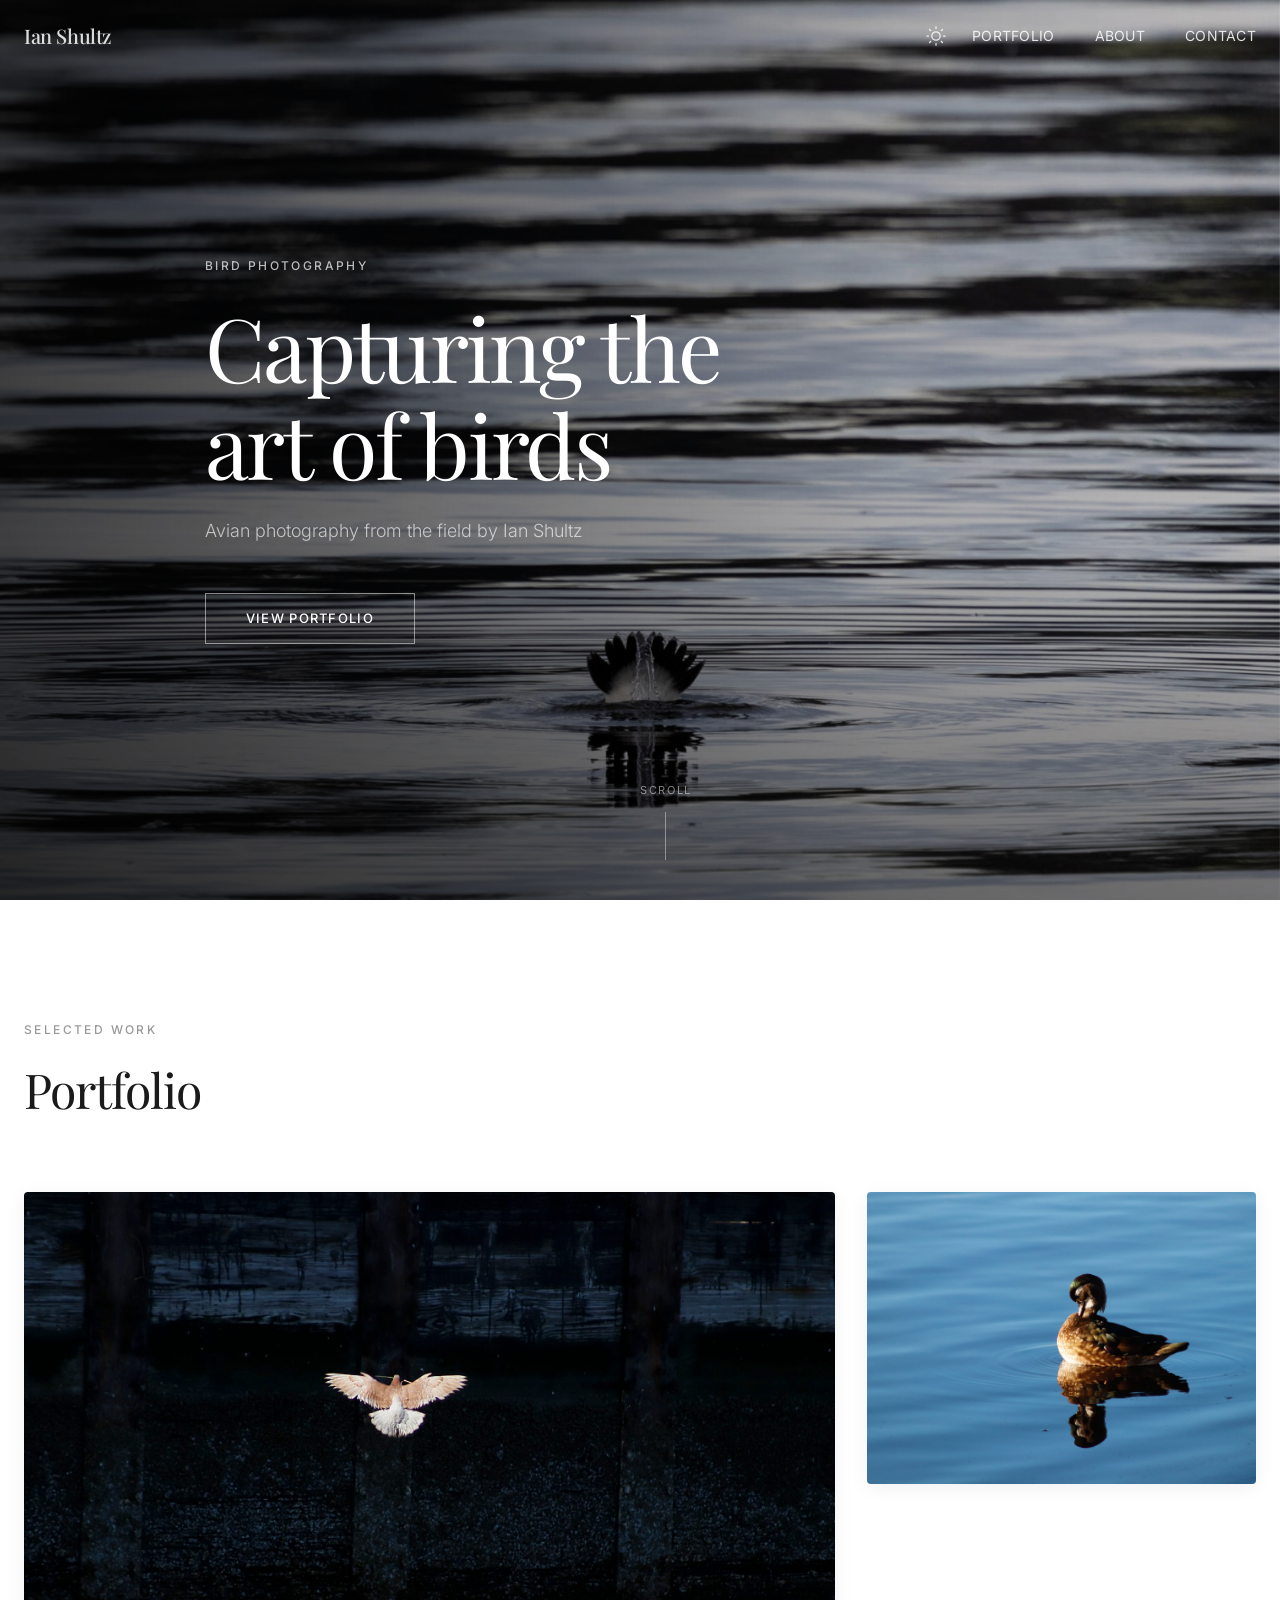
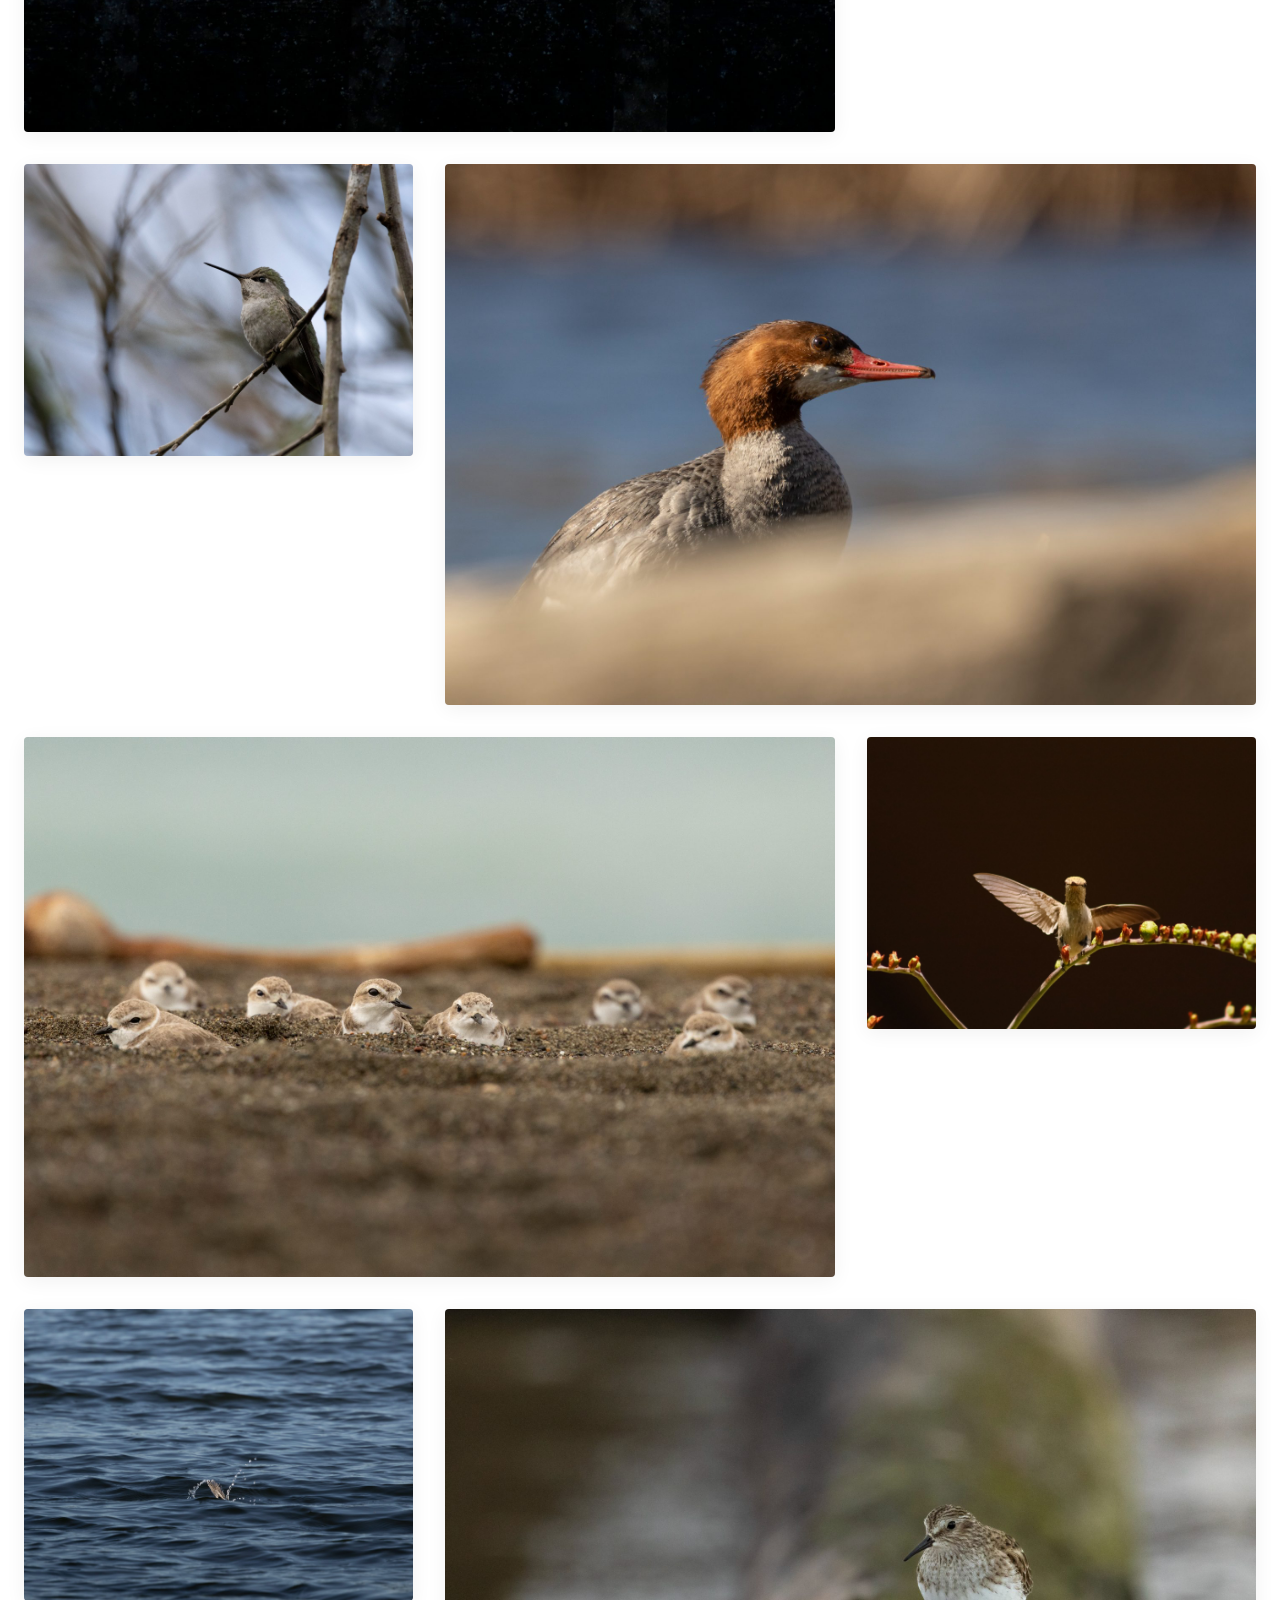
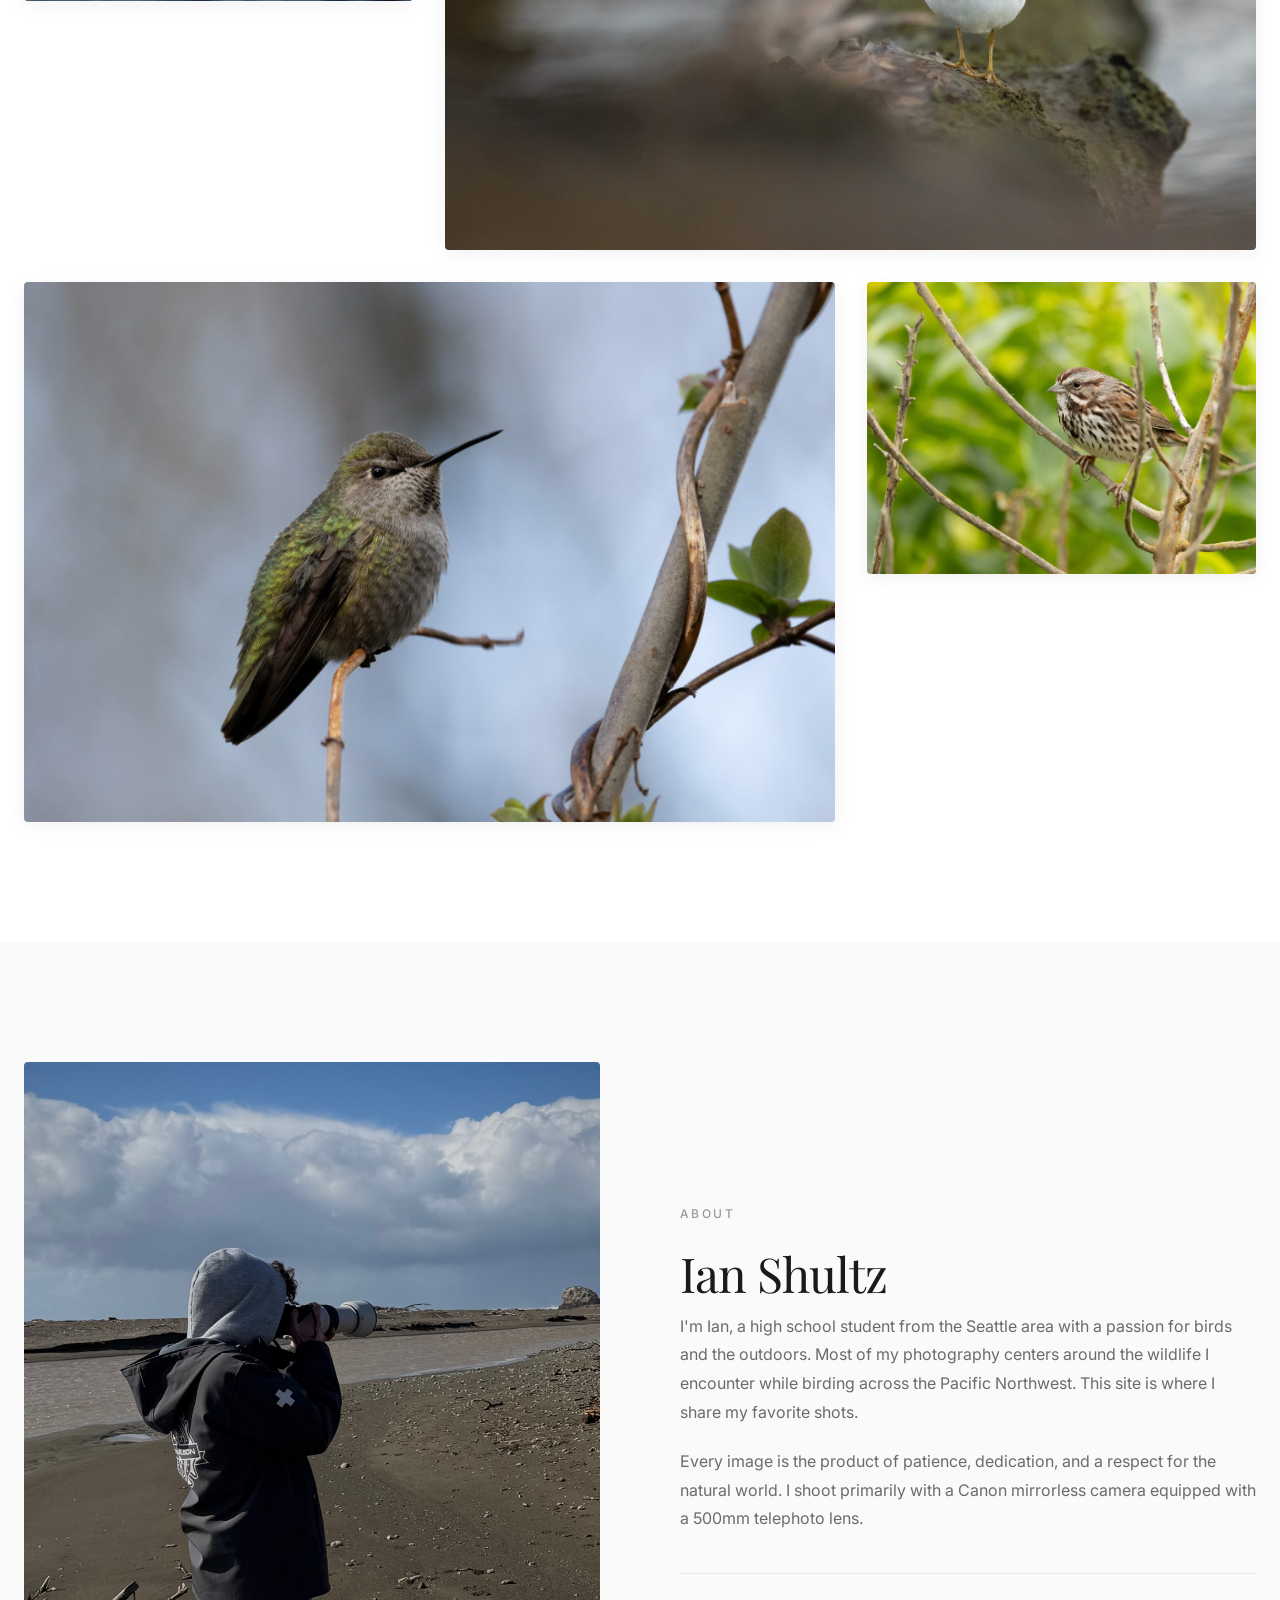
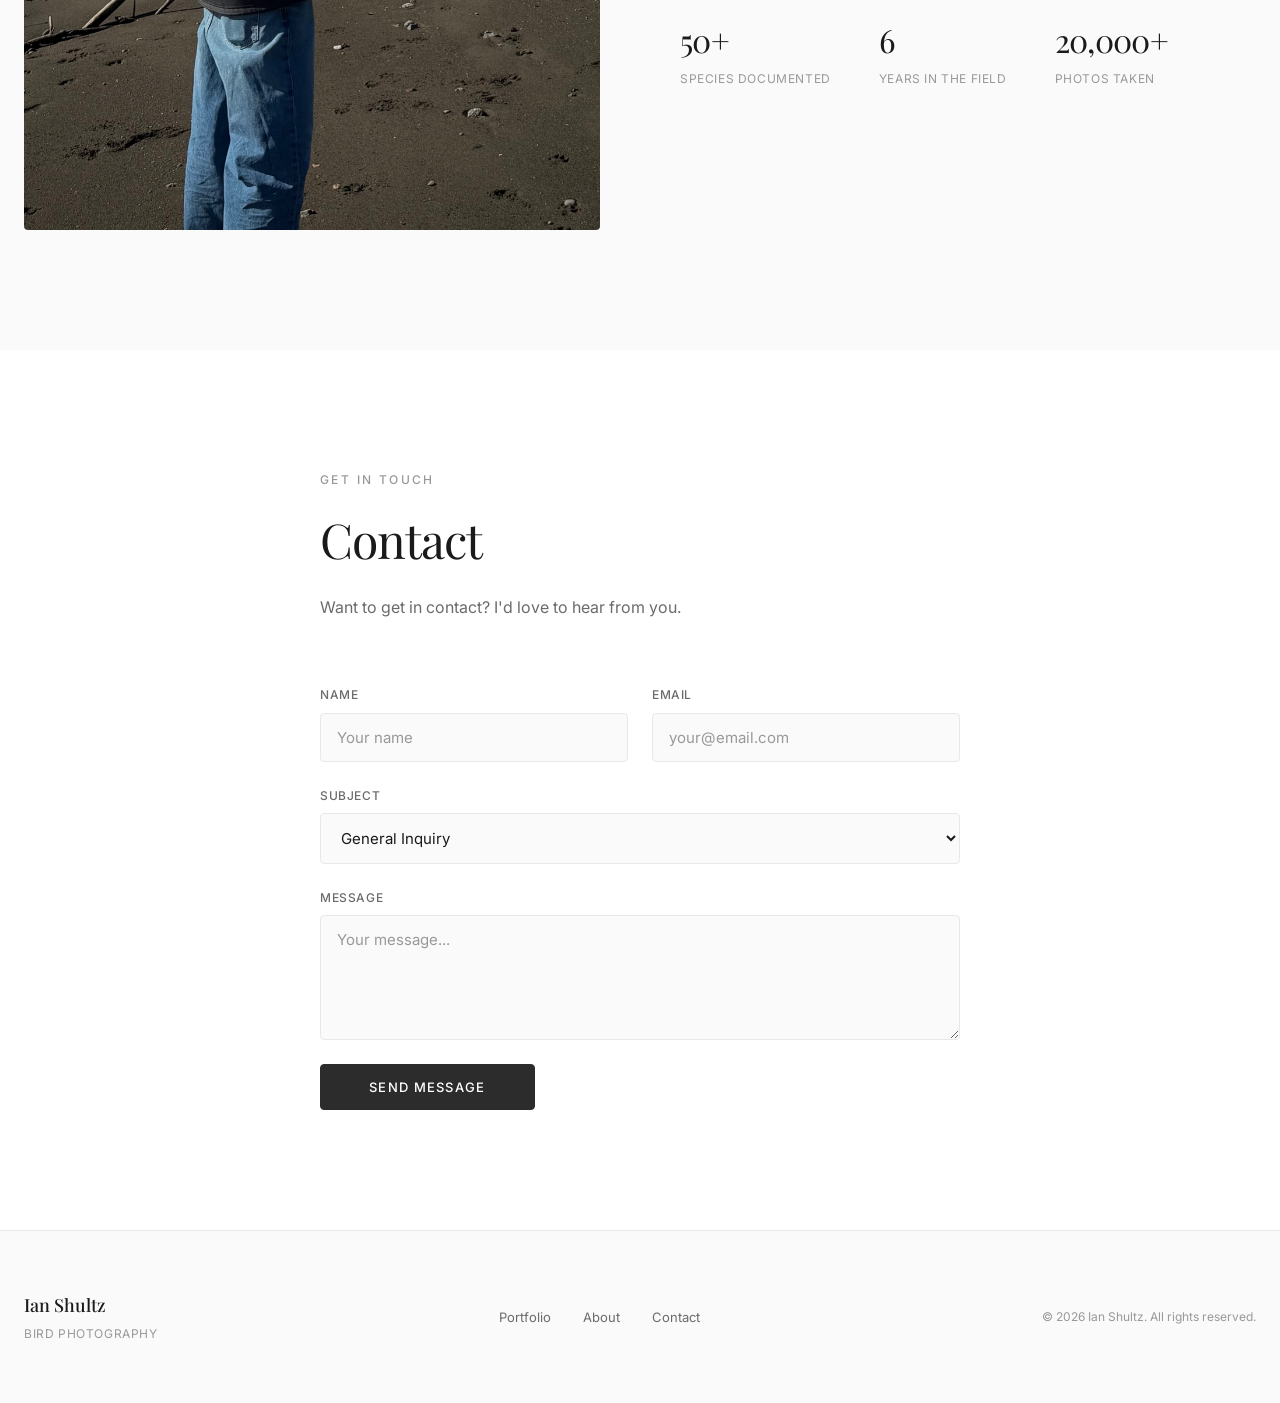
==== index.html @ 4efb56d1 "update site - bug fixes/image loading" ====
<!DOCTYPE html>
<html lang="en">
<head>
  <meta charset="UTF-8">
  <meta name="viewport" content="width=device-width, initial-scale=1.0">
  <meta name="description" content="Bird photography by Ian Shultz. Fine art wildlife and avian photography.">
  <title>Ian Shultz — Bird Photography</title>
  <link rel="apple-touch-icon" sizes="180x180" href="apple-touch-icon.png">
  <link rel="icon" type="image/png" sizes="32x32" href="favicon-32x32.png">
  <link rel="icon" type="image/png" sizes="16x16" href="favicon-16x16.png">
  <link rel="manifest" href="site.webmanifest">
  <link rel="stylesheet" href="css/style.css">
  <link rel="preconnect" href="https://fonts.googleapis.com">
  <link rel="preconnect" href="https://fonts.gstatic.com" crossorigin>
  <link href="https://fonts.googleapis.com/css2?family=Inter:wght@300;400;500;600&family=Playfair+Display:wght@400;500;600&display=swap" rel="stylesheet">

  <!-- Google Analytics -->
  <script async src="https://www.googletagmanager.com/gtag/js?id=G-DVP5VV1SCS"></script>
  <script>
    window.dataLayer = window.dataLayer || [];
    function gtag(){dataLayer.push(arguments);}
    gtag('js', new Date());
    gtag('config', 'G-DVP5VV1SCS');
  </script>
</head>
<body>

  <!-- Navigation -->
  <nav class="nav" id="nav">
    <div class="nav__inner">
      <a href="#" class="nav__logo">Ian Shultz</a>
      <div class="nav__right">
        <button class="theme-toggle" id="themeToggle" aria-label="Toggle dark mode">
          <svg class="theme-toggle__sun" width="20" height="20" viewBox="0 0 24 24" fill="none" stroke="currentColor" stroke-width="1.5" stroke-linecap="round" stroke-linejoin="round">
            <circle cx="12" cy="12" r="5"/>
            <line x1="12" y1="1" x2="12" y2="3"/>
            <line x1="12" y1="21" x2="12" y2="23"/>
            <line x1="4.22" y1="4.22" x2="5.64" y2="5.64"/>
            <line x1="18.36" y1="18.36" x2="19.78" y2="19.78"/>
            <line x1="1" y1="12" x2="3" y2="12"/>
            <line x1="21" y1="12" x2="23" y2="12"/>
            <line x1="4.22" y1="19.78" x2="5.64" y2="18.36"/>
            <line x1="18.36" y1="5.64" x2="19.78" y2="4.22"/>
          </svg>
          <svg class="theme-toggle__moon" width="20" height="20" viewBox="0 0 24 24" fill="none" stroke="currentColor" stroke-width="1.5" stroke-linecap="round" stroke-linejoin="round">
            <path d="M21 12.79A9 9 0 1 1 11.21 3 7 7 0 0 0 21 12.79z"/>
          </svg>
        </button>
        <button class="nav__toggle" id="navToggle" aria-label="Toggle menu">
          <span></span>
          <span></span>
        </button>
        <ul class="nav__links" id="navLinks">
          <li><a href="#portfolio">Portfolio</a></li>
          <li><a href="#about">About</a></li>
          <li><a href="#contact">Contact</a></li>
        </ul>
      </div>
    </div>
  </nav>

  <!-- Hero -->
  <header class="hero" id="hero">
    <div class="hero__bg" id="heroBg">
      <img src="Portfolio/web/2E5A8268.jpg" alt="" aria-hidden="true">
    </div>
    <div class="hero__overlay"></div>
    <div class="hero__content">
      <p class="hero__eyebrow">Bird Photography</p>
      <h1 class="hero__title">Capturing the<br>art of birds</h1>
      <p class="hero__subtitle">Avian photography from the field by Ian Shultz</p>
      <a href="#portfolio" class="hero__cta">View Portfolio</a>
    </div>
    <div class="hero__scroll">
      <span>Scroll</span>
      <div class="hero__scroll-line"></div>
    </div>
  </header>

  <!-- Portfolio -->
  <section class="section portfolio" id="portfolio">
    <div class="container">
      <div class="section__header">
        <p class="section__eyebrow">Selected Work</p>
        <h2 class="section__title">Portfolio</h2>
      </div>

      <!-- Gallery grid -->
      <div class="portfolio__grid" id="portfolioGrid">

        <!-- ═══════════════════════════════════════════════════════════════
             PASTE admin.html EXPORT HERE
             In admin.html → Export tab → click "Copy HTML" or "Download .txt"
             then REPLACE EVERYTHING between this comment and END PASTE below.
             ════════════════════════════════════════════════════════════════ -->

        <div class="portfolio__item portfolio__item--wide">
          <div class="portfolio__image-wrap">
            <img src="Portfolio/web/In_The_Light_MG_7179.jpg" alt="Rock Pigeon flying underneath a pier" loading="lazy">
            <div class="portfolio__overlay">
              <h3>Rock Pigeon</h3>
              <p>Seattle, WA</p>
            </div>
          </div>
        </div>

        <div class="portfolio__item">
          <div class="portfolio__image-wrap">
            <img src="Portfolio/web/6752 - Still Morning-2.jpg" alt="Wood Duck sitting peacefully on top of a lake" loading="lazy">
            <div class="portfolio__overlay">
              <h3>Wood Duck</h3>
              <p>Kirkland, WA</p>
            </div>
          </div>
        </div>

        <div class="portfolio__item">
          <div class="portfolio__image-wrap">
            <img src="Portfolio/web/edited8740-hummer.jpg" alt="Anna's Hummingbird sitting on a branch" loading="lazy">
            <div class="portfolio__overlay">
              <h3>Anna's Hummingbird</h3>
              <p>Kirkland, WA</p>
            </div>
          </div>
        </div>

        <div class="portfolio__item portfolio__item--wide">
          <div class="portfolio__image-wrap">
            <img src="Portfolio/web/Peeking_Over_E5A0997.jpg" alt="Female Common Merganser peeking over a log" loading="lazy">
            <div class="portfolio__overlay">
              <h3>Common Merganser</h3>
              <p>Redmond, WA</p>
            </div>
          </div>
        </div>

        <div class="portfolio__item portfolio__item--wide">
          <div class="portfolio__image-wrap">
            <img src="Portfolio/web/8740 - Plover Flock2.jpg" alt="Flock of Snowy Plovers hiding in sand" loading="lazy">
            <div class="portfolio__overlay">
              <h3>Snowy Plovers</h3>
              <p>Cambria, CA</p>
            </div>
          </div>
        </div>

        <div class="portfolio__item">
          <div class="portfolio__image-wrap">
            <img src="Portfolio/web/7502 - Wingspread-2.jpg" alt="Rufous Hummingbird (suspected) spreading its wings on a branch" loading="lazy">
            <div class="portfolio__overlay">
              <h3>*Rufous Hummingbird</h3>
              <p>Woodinville, WA</p>
            </div>
          </div>
        </div>

        <div class="portfolio__item">
          <div class="portfolio__image-wrap">
            <img src="Portfolio/web/E5A0948-BuffleheadEdit.jpg" alt="Bufflehead diving in a lake" loading="lazy">
            <div class="portfolio__overlay">
              <h3>Bufflehead</h3>
              <p>Redmond, WA</p>
            </div>
          </div>
        </div>

        <div class="portfolio__item portfolio__item--wide">
          <div class="portfolio__image-wrap">
            <img src="Portfolio/web/2-17-26_FQ_Least_Sandpiper.jpg" alt="Least Sandpiper standing on a log" loading="lazy">
            <div class="portfolio__overlay">
              <h3>Least Sandpiper</h3>
              <p>Cambria, CA</p>
            </div>
          </div>
        </div>

        <div class="portfolio__item portfolio__item--wide">
          <div class="portfolio__image-wrap">
            <img src="Portfolio/web/edited8740-hummer-faceright.jpg" alt="Anna's Hummingbird sitting on a branch" loading="lazy" style="--img-pos:46% 51%">
            <div class="portfolio__overlay">
              <h3>Anna's Hummingbird</h3>
              <p>Kirkland, WA</p>
            </div>
          </div>
        </div>

        <div class="portfolio__item">
          <div class="portfolio__image-wrap">
            <img src="Portfolio/web/edited8740-sparrow.jpg" alt="Song Sparrow sitting on a branch" loading="lazy">
            <div class="portfolio__overlay">
              <h3>Song Sparrow</h3>
              <p>Cambria, CA</p>
            </div>
          </div>
        </div>

        <!-- ═══════════════════════════════════════════════════════════════
             END PASTE — admin.html export ends above this line
             ════════════════════════════════════════════════════════════════ -->

      </div>
    </div>
  </section>

  <!-- About -->
  <section class="section about" id="about">
    <div class="container">
      <div class="about__grid">
        <div class="about__image">
          <img src="IMG_0017.jpeg" alt="Ian in the field">
        </div>
        <div class="about__content">
          <p class="section__eyebrow">About</p>
          <h2 class="section__title">Ian Shultz</h2>
          <p class="about__text">
            I'm Ian, a high school student from the Seattle area with a passion for birds and the outdoors. 
            Most of my photography centers around the wildlife I encounter while birding across the Pacific 
            Northwest. This site is where I share my favorite shots.
          </p>
          <p class="about__text">
            Every image is the product of patience, dedication, and a respect for the natural world. 
            I shoot primarily with a Canon mirrorless camera equipped with a 500mm telephoto lens.
          </p>
          <div class="about__stats">
            <div class="about__stat">
              <span class="about__stat-number">50+</span>
              <span class="about__stat-label">Species Documented</span>
            </div>
            <div class="about__stat">
              <span class="about__stat-number">6</span>
              <span class="about__stat-label">Years in the Field</span>
            </div>
            <div class="about__stat">
              <span class="about__stat-number">20,000+</span>
              <span class="about__stat-label">Photos Taken</span>
            </div>
          </div>
        </div>
      </div>
    </div>
  </section>

  <!-- Contact -->
  <section class="section contact" id="contact">
    <div class="container">
      <div class="contact__inner">
        <div class="section__header">
          <p class="section__eyebrow">Get in Touch</p>
          <h2 class="section__title">Contact</h2>
          <p class="contact__description">
            Want to get in contact? I'd love to hear from you.
          </p>
        </div>
        <form class="contact__form" id="contactForm" action="https://formspree.io/f/xgolylkw" method="POST">
          <div class="contact__form-row">
            <div class="contact__field">
              <label for="name">Name</label>
              <input type="text" id="name" name="name" required placeholder="Your name">
            </div>
            <div class="contact__field">
              <label for="email">Email</label>
              <input type="email" id="email" name="email" required placeholder="your@email.com">
            </div>
          </div>
          <div class="contact__field">
            <label for="subject">Subject</label>
            <select id="subject" name="subject">
              <option value="General Inquiry">General Inquiry</option>
              <option value="Feedback">Feedback</option>
              <option value="Collaboration">Collaboration</option>
              <option value="Web Design Inquiry">Web Design Inquiry</option>
              <option value="Other">Other</option>
            </select>
          </div>
          <div class="contact__field">
            <label for="message">Message</label>
            <textarea id="message" name="message" rows="5" required placeholder="Your message..."></textarea>
          </div>
          <button type="submit" class="contact__submit">Send Message</button>
        </form>
      </div>
    </div>
  </section>

  <!-- Footer -->
  <footer class="footer">
    <div class="container">
      <div class="footer__inner">
        <div class="footer__brand">
          <span class="footer__logo">Ian Shultz</span>
          <p class="footer__tagline">Bird Photography</p>
        </div>
        <div class="footer__links">
          <a href="#portfolio">Portfolio</a>
          <a href="#about">About</a>
          <a href="#contact">Contact</a>
        </div>
        <p class="footer__copy">&copy; 2026 Ian Shultz. All rights reserved.</p>
      </div>
    </div>
  </footer>

  <!-- Lightbox -->
  <div class="lightbox" id="lightbox">
    <button class="lightbox__close" aria-label="Close">&times;</button>
    <button class="lightbox__prev" aria-label="Previous">&lsaquo;</button>
    <button class="lightbox__next" aria-label="Next">&rsaquo;</button>
    <div class="lightbox__content">
      <img src="" alt="" id="lightboxImg">
      <div class="lightbox__caption" id="lightboxCaption"></div>
    </div>
  </div>

  <script src="js/main.js"></script>
</body>
</html>
---- css/style.css ----
/* ============================================
   Ian Shultz — Bird Photography
   Clean, modern, finance-inspired aesthetic
   with dark mode support
   ============================================ */

/* --- Image protection --- */
.portfolio__image-wrap img,
.hero__bg img,
.lightbox__content img {
  -webkit-user-drag: none;
  user-select: none;
  pointer-events: none;
}

/* --- Reset & Base --- */
*, *::before, *::after {
  margin: 0;
  padding: 0;
  box-sizing: border-box;
}

:root {
  /* Light mode (default) */
  --color-bg: #fafafa;
  --color-surface: #ffffff;
  --color-text: #1a1a1a;
  --color-text-secondary: #6b6b6b;
  --color-text-muted: #999999;
  --color-accent: #2c2c2c;
  --color-border: #e8e8e8;
  --color-border-light: #f0f0f0;
  --color-overlay: rgba(0, 0, 0, 0.88);
  --color-nav-bg: rgba(250, 250, 250, 0.92);
  --color-nav-mobile-bg: rgba(250, 250, 250, 0.98);
  --color-card-shadow: rgba(0, 0, 0, 0.06);

  --font-sans: 'Inter', -apple-system, BlinkMacSystemFont, 'Segoe UI', sans-serif;
  --font-serif: 'Playfair Display', Georgia, serif;

  --container-max: 1280px;
  --container-padding: 24px;

  --transition-fast: 0.2s ease;
  --transition-base: 0.35s ease;
  --transition-slow: 0.6s cubic-bezier(0.16, 1, 0.3, 1);
}

/* Dark mode */
[data-theme="dark"] {
  --color-bg: #0e0e0e;
  --color-surface: #161616;
  --color-text: #e8e8e8;
  --color-text-secondary: #a0a0a0;
  --color-text-muted: #666666;
  --color-accent: #e0e0e0;
  --color-border: #2a2a2a;
  --color-border-light: #1e1e1e;
  --color-overlay: rgba(0, 0, 0, 0.92);
  --color-nav-bg: rgba(14, 14, 14, 0.92);
  --color-nav-mobile-bg: rgba(14, 14, 14, 0.98);
  --color-card-shadow: rgba(0, 0, 0, 0.3);
}

html {
  scroll-behavior: smooth;
  -webkit-font-smoothing: antialiased;
  -moz-osx-font-smoothing: grayscale;
}

body {
  font-family: var(--font-sans);
  color: var(--color-text);
  background-color: var(--color-bg);
  line-height: 1.6;
  overflow-x: hidden;
  transition: background-color 0.4s ease, color 0.4s ease;
}

img {
  display: block;
  max-width: 100%;
  height: auto;
}

a {
  text-decoration: none;
  color: inherit;
}

button {
  border: none;
  background: none;
  cursor: pointer;
  font-family: inherit;
}

.container {
  max-width: var(--container-max);
  margin: 0 auto;
  padding: 0 var(--container-padding);
}

/* --- Theme Toggle --- */
.theme-toggle {
  display: flex;
  align-items: center;
  justify-content: center;
  width: 40px;
  height: 40px;
  border-radius: 50%;
  color: var(--color-text-secondary);
  transition: color var(--transition-fast), background var(--transition-fast);
}

.theme-toggle:hover {
  color: var(--color-text);
  background: var(--color-border-light);
}

.theme-toggle__moon {
  display: none;
}

[data-theme="dark"] .theme-toggle__sun {
  display: none;
}

[data-theme="dark"] .theme-toggle__moon {
  display: block;
}

/* --- Navigation --- */
.nav {
  position: fixed;
  top: 0;
  left: 0;
  right: 0;
  z-index: 100;
  background: var(--color-nav-bg);
  backdrop-filter: blur(20px);
  -webkit-backdrop-filter: blur(20px);
  border-bottom: 1px solid transparent;
  transition: border-color var(--transition-base), background var(--transition-base);
}

.nav--scrolled {
  border-bottom-color: var(--color-border);
}

/* On the hero, make the nav transparent so it blends with the photo */
.nav--hero-visible {
  background: transparent;
  backdrop-filter: none;
  -webkit-backdrop-filter: none;
}

.nav--hero-visible .nav__logo,
.nav--hero-visible .nav__links a,
.nav--hero-visible .theme-toggle {
  color: rgba(255, 255, 255, 0.85);
}

.nav--hero-visible .nav__links a:hover,
.nav--hero-visible .theme-toggle:hover {
  color: #fff;
}

.nav--hero-visible .theme-toggle:hover {
  background: rgba(255, 255, 255, 0.1);
}

.nav--hero-visible .nav__toggle span {
  background: rgba(255, 255, 255, 0.85);
}

.nav--hero-visible .nav__links a::after {
  background: #fff;
}

.nav__inner {
  max-width: var(--container-max);
  margin: 0 auto;
  padding: 0 var(--container-padding);
  display: flex;
  align-items: center;
  justify-content: space-between;
  height: 72px;
}

.nav__right {
  display: flex;
  align-items: center;
  gap: 16px;
}

.nav__logo {
  font-family: var(--font-serif);
  font-size: 1.25rem;
  font-weight: 500;
  letter-spacing: -0.02em;
  color: var(--color-text);
  transition: color var(--transition-fast);
}

.nav__links {
  display: flex;
  list-style: none;
  gap: 40px;
}

.nav__links a {
  font-size: 0.875rem;
  font-weight: 400;
  color: var(--color-text-secondary);
  letter-spacing: 0.02em;
  text-transform: uppercase;
  transition: color var(--transition-fast);
  position: relative;
}

.nav__links a::after {
  content: '';
  position: absolute;
  bottom: -4px;
  left: 0;
  width: 0;
  height: 1px;
  background: var(--color-text);
  transition: width var(--transition-base);
}

.nav__links a:hover {
  color: var(--color-text);
}

.nav__links a:hover::after {
  width: 100%;
}

.nav__toggle {
  display: none;
  flex-direction: column;
  gap: 6px;
  width: 24px;
  padding: 4px 0;
}

.nav__toggle span {
  display: block;
  width: 100%;
  height: 1.5px;
  background: var(--color-text);
  transition: transform var(--transition-base), opacity var(--transition-fast), background var(--transition-fast);
}

.nav__toggle.active span:first-child {
  transform: translateY(3.75px) rotate(45deg);
}

.nav__toggle.active span:last-child {
  transform: translateY(-3.75px) rotate(-45deg);
}

/* --- Hero --- */
.hero {
  min-height: 100vh;
  display: flex;
  align-items: center;
  position: relative;
  overflow: hidden;
}

.hero__bg {
  position: absolute;
  inset: 0;
  z-index: 0;
  will-change: transform;
}

.hero__bg img {
  width: 100%;
  height: 120%;
  object-fit: cover;
  object-position: center 40%;
}

.hero__overlay {
  position: absolute;
  inset: 0;
  z-index: 1;
  /* Left-side gradient so text is readable over the water, bird visible on right */
  background:
    linear-gradient(to right, rgba(0,0,0,0.65) 0%, rgba(0,0,0,0.35) 40%, rgba(0,0,0,0.08) 70%, transparent 100%),
    linear-gradient(to top, rgba(0,0,0,0.4) 0%, transparent 40%);
}

.hero__content {
  position: relative;
  z-index: 2;
  text-align: left;
  width: 100%;
  max-width: 680px;
  padding: 0 var(--container-padding);
  padding-left: max(var(--container-padding), 8vw);
  margin: 0;
  margin-left: max(var(--container-padding), 8vw);
}

.hero__eyebrow {
  font-size: 0.75rem;
  font-weight: 500;
  letter-spacing: 0.2em;
  text-transform: uppercase;
  color: rgba(255, 255, 255, 0.7);
  margin-bottom: 24px;
  opacity: 0;
  transform: translateY(20px);
  animation: fadeUp 0.8s ease forwards 0.2s;
}

.hero__title {
  font-family: var(--font-serif);
  font-size: clamp(2.5rem, 7vw, 5.5rem);
  font-weight: 400;
  line-height: 1.1;
  letter-spacing: -0.03em;
  color: #ffffff;
  margin-bottom: 24px;
  opacity: 0;
  transform: translateY(30px);
  animation: fadeUp 0.8s ease forwards 0.4s;
}

.hero__subtitle {
  font-size: 1.125rem;
  font-weight: 300;
  color: rgba(255, 255, 255, 0.65);
  margin-bottom: 48px;
  opacity: 0;
  transform: translateY(20px);
  animation: fadeUp 0.8s ease forwards 0.6s;
}

.hero__cta {
  display: inline-block;
  padding: 14px 40px;
  font-size: 0.8125rem;
  font-weight: 500;
  letter-spacing: 0.1em;
  text-transform: uppercase;
  color: #ffffff;
  background: transparent;
  border: 1px solid rgba(255, 255, 255, 0.5);
  transition: background var(--transition-base), border-color var(--transition-base);
  opacity: 0;
  transform: translateY(20px);
  animation: fadeUp 0.8s ease forwards 0.8s;
}

.hero__cta:hover {
  background: rgba(255, 255, 255, 0.15);
  border-color: rgba(255, 255, 255, 0.8);
}

.hero__scroll {
  position: absolute;
  bottom: 40px;
  left: 50%;
  transform: translateX(-50%);
  display: flex;
  flex-direction: column;
  align-items: center;
  gap: 12px;
  z-index: 2;
  opacity: 0;
  animation: fadeUp 0.8s ease forwards 1.2s;
}

.hero__scroll span {
  font-size: 0.6875rem;
  letter-spacing: 0.15em;
  text-transform: uppercase;
  color: rgba(255, 255, 255, 0.5);
}

.hero__scroll-line {
  width: 1px;
  height: 48px;
  background: rgba(255, 255, 255, 0.4);
  animation: scrollPulse 2s ease-in-out infinite;
}

@keyframes fadeUp {
  to {
    opacity: 1;
    transform: translateY(0);
  }
}

@keyframes scrollPulse {
  0%, 100% { opacity: 0.3; transform: scaleY(0.5); }
  50% { opacity: 1; transform: scaleY(1); }
}

/* --- Sections --- */
.section {
  padding: 120px 0;
}

.section__header {
  margin-bottom: 64px;
}

.section__eyebrow {
  font-size: 0.75rem;
  font-weight: 500;
  letter-spacing: 0.2em;
  text-transform: uppercase;
  color: var(--color-text-muted);
  margin-bottom: 12px;
}

.section__title {
  font-family: var(--font-serif);
  font-size: clamp(2rem, 4vw, 3rem);
  font-weight: 400;
  letter-spacing: -0.02em;
  color: var(--color-text);
}

/* Fade-in for sections */
.section__header,
.about__content,
.about__image,
.contact__inner {
  opacity: 0;
  transform: translateY(40px);
  transition: opacity 0.8s ease, transform 0.8s ease;
}

.section__header.visible,
.about__content.visible,
.about__image.visible,
.contact__inner.visible {
  opacity: 1;
  transform: translateY(0);
}

/* --- Portfolio --- */
.portfolio {
  background: var(--color-surface);
  transition: background-color 0.4s ease;
}

.portfolio__grid {
  display: grid;
  grid-template-columns: repeat(3, 1fr);
  gap: 32px;
}

.portfolio__item {
  position: relative;
  overflow: hidden;
  background: var(--color-border-light);
  aspect-ratio: 4 / 3;
  cursor: pointer;
  border-radius: 4px;
  box-shadow: 0 4px 20px var(--color-card-shadow);
}

.portfolio__item:hover {
  box-shadow: 0 8px 40px rgba(0, 0, 0, 0.12);
  transform: translateY(-4px);
}

[data-theme="dark"] .portfolio__item:hover {
  box-shadow: 0 8px 40px rgba(0, 0, 0, 0.4);
}

.portfolio__item--tall {
  grid-row: span 2;
  aspect-ratio: auto;
}

.portfolio__item--wide {
  grid-column: span 2;
  aspect-ratio: auto;
}

.portfolio__image-wrap {
  width: 100%;
  height: 100%;
  position: relative;
}

.portfolio__image-wrap img {
  width: 100%;
  height: 100%;
  object-fit: cover;
  transition: transform var(--transition-slow);
}

.portfolio__item:hover .portfolio__image-wrap img {
  transform: scale(1.04);
}

.portfolio__overlay {
  position: absolute;
  inset: 0;
  background: linear-gradient(to top, rgba(0,0,0,0.7) 0%, transparent 50%);
  display: flex;
  flex-direction: column;
  justify-content: flex-end;
  padding: 28px;
  opacity: 0;
  transition: opacity var(--transition-base);
}

.portfolio__item:hover .portfolio__overlay {
  opacity: 1;
}

.portfolio__overlay h3 {
  font-family: var(--font-serif);
  font-size: 1.25rem;
  font-weight: 400;
  color: #fff;
  margin-bottom: 4px;
}

.portfolio__overlay p {
  font-size: 0.8125rem;
  color: rgba(255,255,255,0.7);
  font-weight: 300;
}

/* Fade-in on scroll — uses --reveal-delay set by JS to avoid inline style recalculation */
.portfolio__item {
  opacity: 0;
  transform: translateY(30px);
  transition: opacity 0.6s ease var(--reveal-delay, 0s),
              transform 0.6s ease var(--reveal-delay, 0s),
              box-shadow var(--transition-base);
}

.portfolio__item.visible {
  opacity: 1;
  transform: translateY(0);
}

/* --- About --- */
.about {
  background: var(--color-bg);
  transition: background-color 0.4s ease;
}

.about__grid {
  display: grid;
  grid-template-columns: 1fr 1fr;
  gap: 80px;
  align-items: center;
}

.about__image {
  aspect-ratio: 3 / 4;
  overflow: hidden;
  background: var(--color-border-light);
  border-radius: 4px;
}

.about__image img {
  width: 100%;
  height: 100%;
  object-fit: cover;
}

.about__text {
  font-size: 1rem;
  line-height: 1.8;
  color: var(--color-text-secondary);
  margin-bottom: 20px;
}

.about__stats {
  display: flex;
  gap: 48px;
  margin-top: 40px;
  padding-top: 40px;
  border-top: 1px solid var(--color-border);
}

.about__stat {
  display: flex;
  flex-direction: column;
}

.about__stat-number {
  font-family: var(--font-serif);
  font-size: 2rem;
  font-weight: 400;
  color: var(--color-text);
  letter-spacing: -0.02em;
}

.about__stat-label {
  font-size: 0.75rem;
  color: var(--color-text-muted);
  letter-spacing: 0.05em;
  text-transform: uppercase;
  margin-top: 4px;
}

/* --- Contact --- */
.contact {
  background: var(--color-surface);
  transition: background-color 0.4s ease;
}

.contact__inner {
  max-width: 640px;
  margin: 0 auto;
}

.contact__description {
  font-size: 1rem;
  color: var(--color-text-secondary);
  margin-top: 16px;
  line-height: 1.7;
}

.contact__form {
  margin-top: 48px;
  display: flex;
  flex-direction: column;
  gap: 24px;
}

.contact__form-row {
  display: grid;
  grid-template-columns: 1fr 1fr;
  gap: 24px;
}

.contact__field {
  display: flex;
  flex-direction: column;
  gap: 8px;
}

.contact__field label {
  font-size: 0.75rem;
  font-weight: 500;
  letter-spacing: 0.05em;
  text-transform: uppercase;
  color: var(--color-text-secondary);
}

.contact__field input,
.contact__field select,
.contact__field textarea {
  font-family: var(--font-sans);
  font-size: 0.9375rem;
  padding: 14px 16px;
  border: 1px solid var(--color-border);
  border-radius: 4px;
  background: var(--color-bg);
  color: var(--color-text);
  transition: border-color var(--transition-fast), background-color 0.4s ease;
  outline: none;
  resize: vertical;
}

.contact__field input:focus,
.contact__field select:focus,
.contact__field textarea:focus {
  border-color: var(--color-accent);
}

.contact__field input::placeholder,
.contact__field textarea::placeholder {
  color: var(--color-text-muted);
}

.contact__submit {
  align-self: flex-start;
  padding: 14px 48px;
  font-size: 0.8125rem;
  font-weight: 500;
  letter-spacing: 0.1em;
  text-transform: uppercase;
  color: var(--color-surface);
  background: var(--color-accent);
  border: 1px solid var(--color-accent);
  border-radius: 4px;
  transition: background var(--transition-base), color var(--transition-base), border-color var(--transition-base);
  cursor: pointer;
}

.contact__submit:hover {
  background: transparent;
  color: var(--color-text);
}

/* --- Footer --- */
.footer {
  padding: 60px 0;
  border-top: 1px solid var(--color-border);
  background: var(--color-bg);
  transition: background-color 0.4s ease;
}

.footer__inner {
  display: flex;
  align-items: center;
  justify-content: space-between;
  flex-wrap: wrap;
  gap: 24px;
}

.footer__logo {
  font-family: var(--font-serif);
  font-size: 1.125rem;
  font-weight: 500;
}

.footer__tagline {
  font-size: 0.75rem;
  color: var(--color-text-muted);
  letter-spacing: 0.05em;
  text-transform: uppercase;
  margin-top: 4px;
}

.footer__links {
  display: flex;
  gap: 32px;
}

.footer__links a {
  font-size: 0.8125rem;
  color: var(--color-text-secondary);
  transition: color var(--transition-fast);
}

.footer__links a:hover {
  color: var(--color-text);
}

.footer__copy {
  font-size: 0.75rem;
  color: var(--color-text-muted);
}

/* --- Lightbox --- */
.lightbox {
  position: fixed;
  inset: 0;
  z-index: 200;
  background: var(--color-overlay);
  display: flex;
  align-items: center;
  justify-content: center;
  opacity: 0;
  pointer-events: none;
  transition: opacity var(--transition-base);
}

.lightbox.active {
  opacity: 1;
  pointer-events: auto;
}

.lightbox__close {
  position: absolute;
  top: 24px;
  right: 32px;
  font-size: 2rem;
  color: #fff;
  opacity: 0.7;
  transition: opacity var(--transition-fast);
  z-index: 10;
}

.lightbox__close:hover { opacity: 1; }

.lightbox__prev,
.lightbox__next {
  position: absolute;
  top: 50%;
  transform: translateY(-50%);
  font-size: 2.5rem;
  color: #fff;
  opacity: 0.5;
  transition: opacity var(--transition-fast);
  z-index: 10;
  padding: 20px;
}

.lightbox__prev { left: 16px; }
.lightbox__next { right: 16px; }
.lightbox__prev:hover,
.lightbox__next:hover { opacity: 1; }

.lightbox__content {
  max-width: 90vw;
  max-height: 90vh;
  display: flex;
  flex-direction: column;
  align-items: center;
}

.lightbox__content img {
  max-width: 100%;
  max-height: 80vh;
  object-fit: contain;
  border-radius: 2px;
}

.lightbox__caption {
  margin-top: 16px;
  text-align: center;
  color: rgba(255,255,255,0.8);
  font-size: 0.875rem;
}

/* --- Responsive --- */
@media (max-width: 1024px) {
  .portfolio__grid {
    grid-template-columns: repeat(2, 1fr);
    gap: 24px;
  }

  .about__grid {
    gap: 48px;
  }

  .about__stats {
    gap: 32px;
  }

  .hero__content {
    margin-left: max(var(--container-padding), 5vw);
  }
}

@media (max-width: 768px) {
  :root {
    --container-padding: 20px;
  }

  .nav__right {
    gap: 8px;
  }

  .nav__links {
    position: fixed;
    top: 0;
    left: 0;
    right: 0;
    bottom: 0;
    background: var(--color-nav-mobile-bg);
    backdrop-filter: blur(20px);
    flex-direction: column;
    align-items: center;
    justify-content: center;
    gap: 40px;
    opacity: 0;
    pointer-events: none;
    transition: opacity var(--transition-base);
  }

  .nav__links.active {
    opacity: 1;
    pointer-events: auto;
  }

  .nav__links a {
    font-size: 1.25rem;
  }

  /* Override hero-visible link colors inside active mobile menu */
  .nav--hero-visible .nav__links.active a {
    color: var(--color-text-secondary);
  }

  .nav__toggle {
    display: flex;
    z-index: 101;
  }

  .section {
    padding: 80px 0;
  }

  .portfolio__grid {
    grid-template-columns: 1fr;
    gap: 24px;
  }

  .portfolio__item--wide {
    grid-column: span 1;
  }

  .portfolio__item--tall {
    grid-row: span 1;
    aspect-ratio: 4 / 3;
  }

  .hero__overlay {
    background:
      linear-gradient(to bottom, rgba(0,0,0,0.5) 0%, rgba(0,0,0,0.2) 40%, rgba(0,0,0,0.5) 100%);
  }

  .hero__content {
    text-align: center;
    max-width: 100%;
    margin: 0 auto;
    padding: 0 var(--container-padding);
  }

  .about__grid {
    grid-template-columns: 1fr;
    gap: 40px;
  }

  .about__image {
    aspect-ratio: 16 / 9;
  }

  .about__stats {
    gap: 24px;
  }

  .contact__form-row {
    grid-template-columns: 1fr;
  }

  .footer__inner {
    flex-direction: column;
    text-align: center;
  }

  .lightbox__prev,
  .lightbox__next {
    font-size: 1.5rem;
  }
}

@media (max-width: 480px) {
  .hero__cta {
    padding: 12px 32px;
  }

  .about__stats {
    flex-direction: column;
    gap: 20px;
  }
}
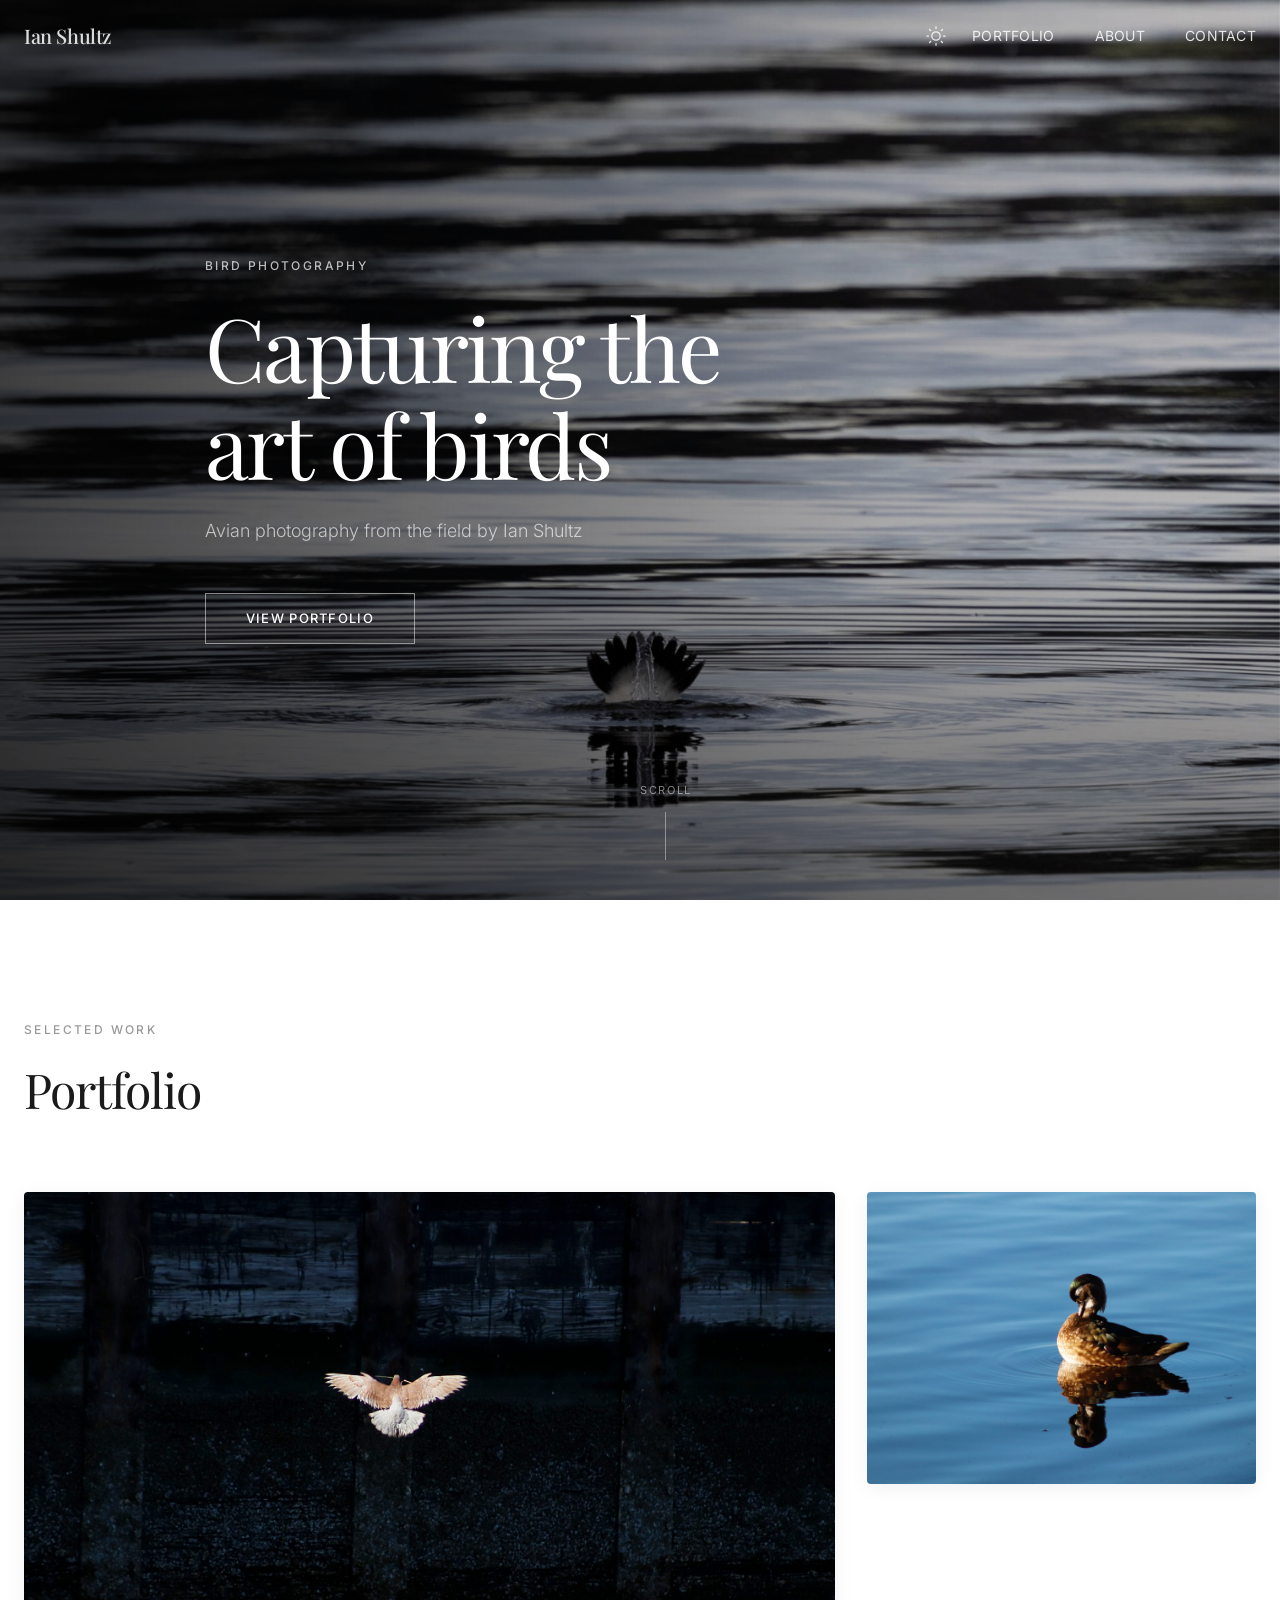
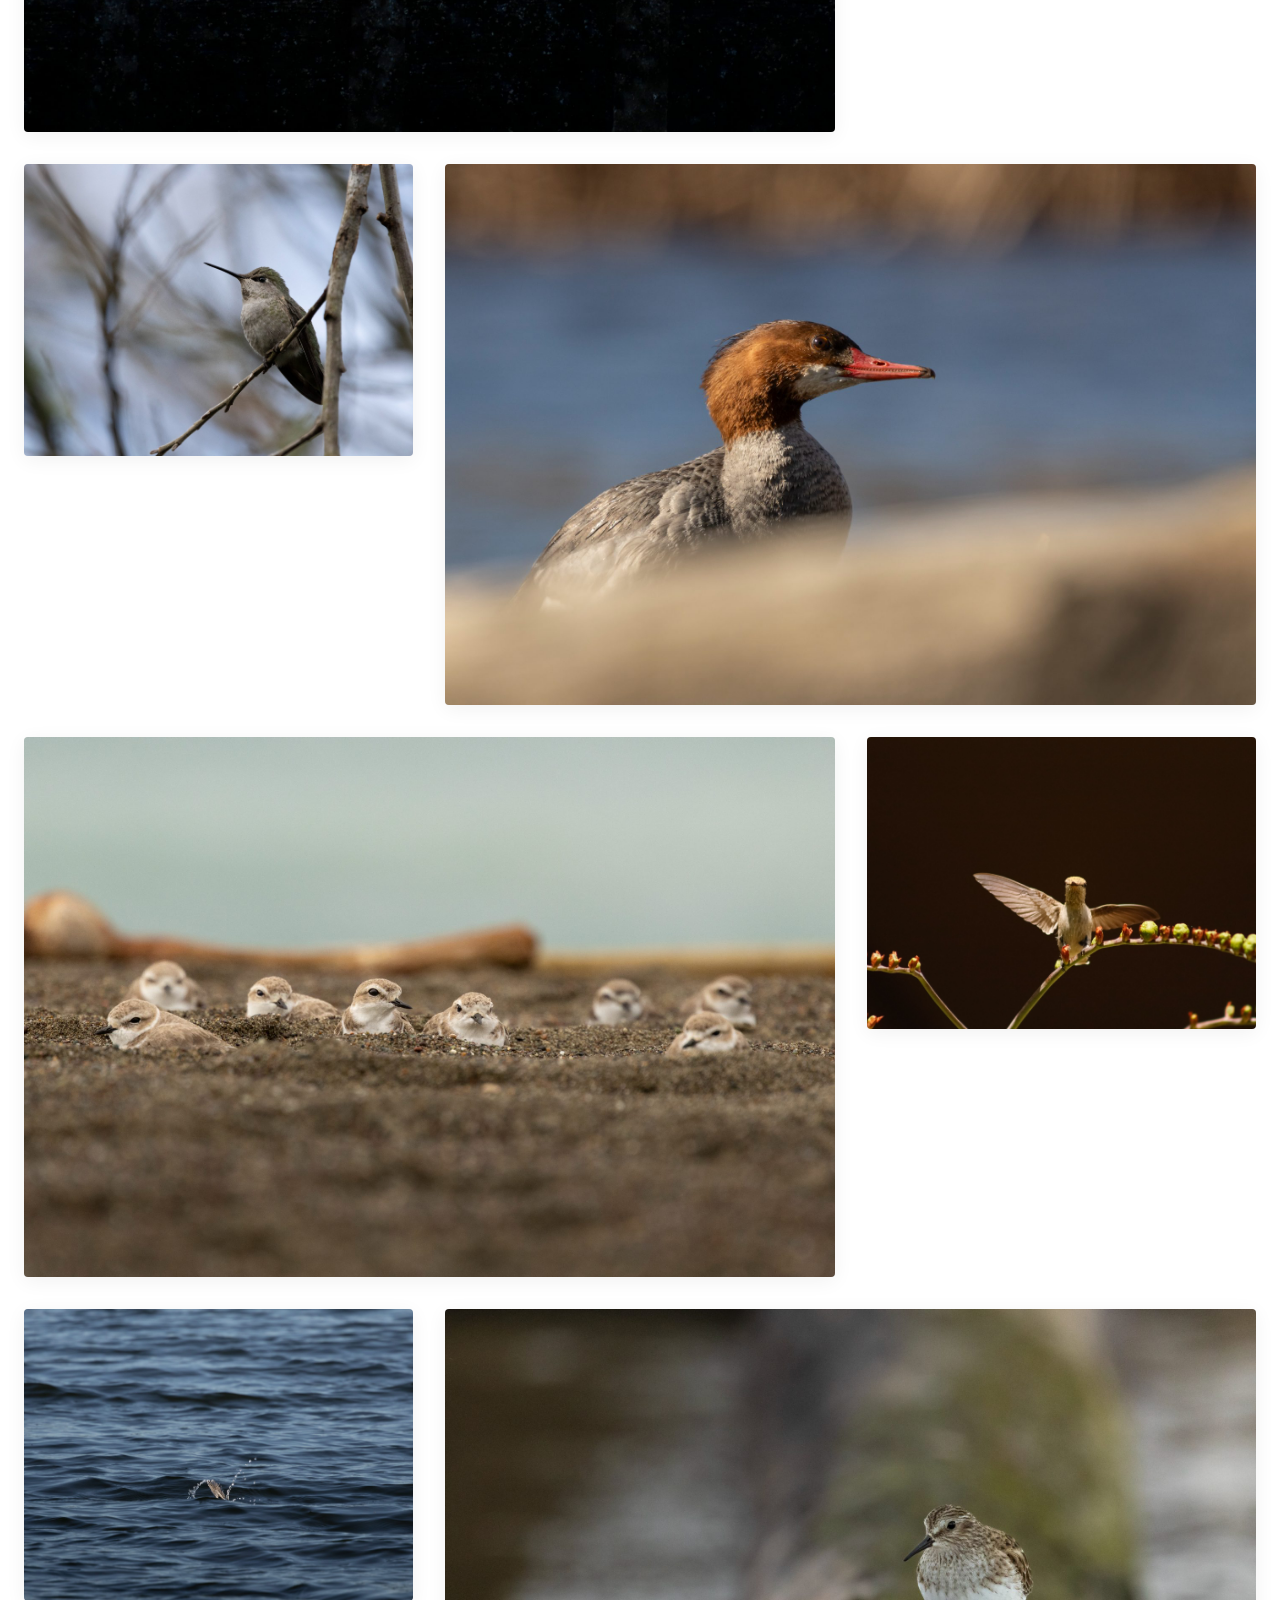
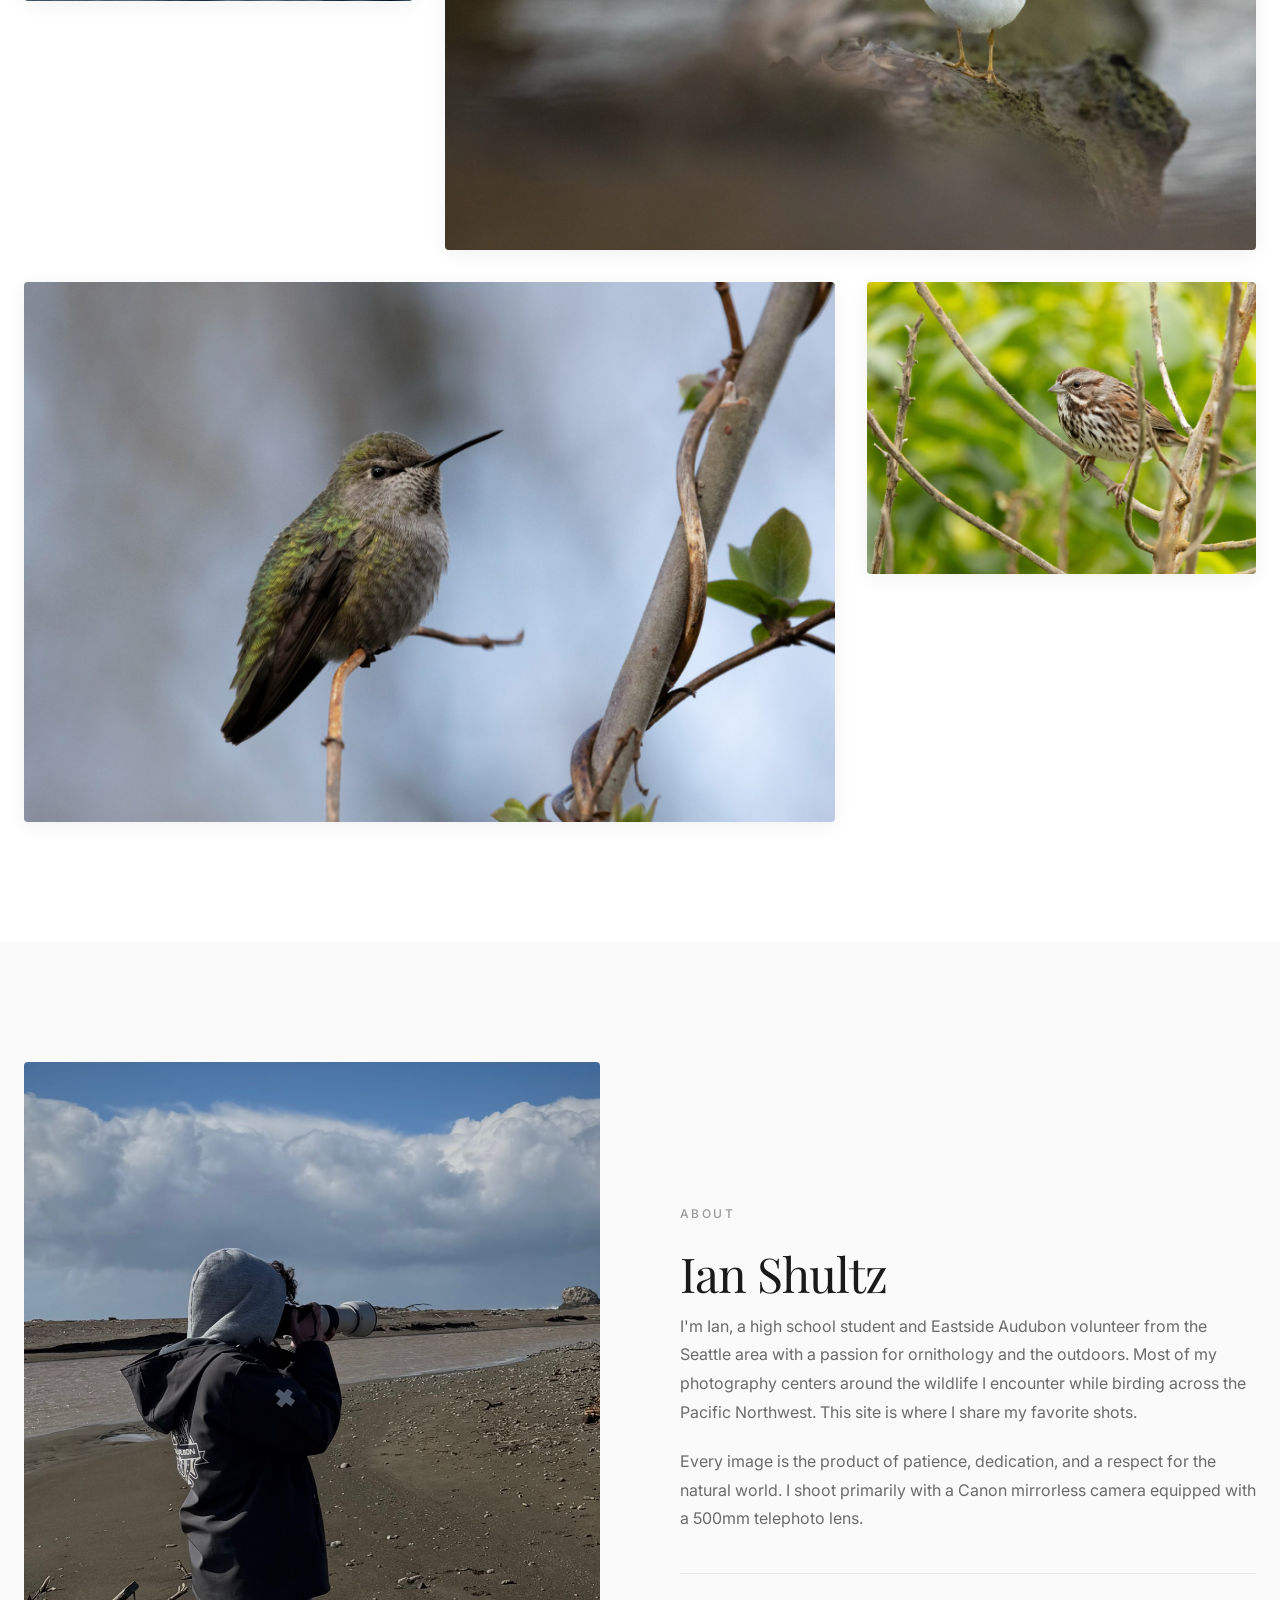
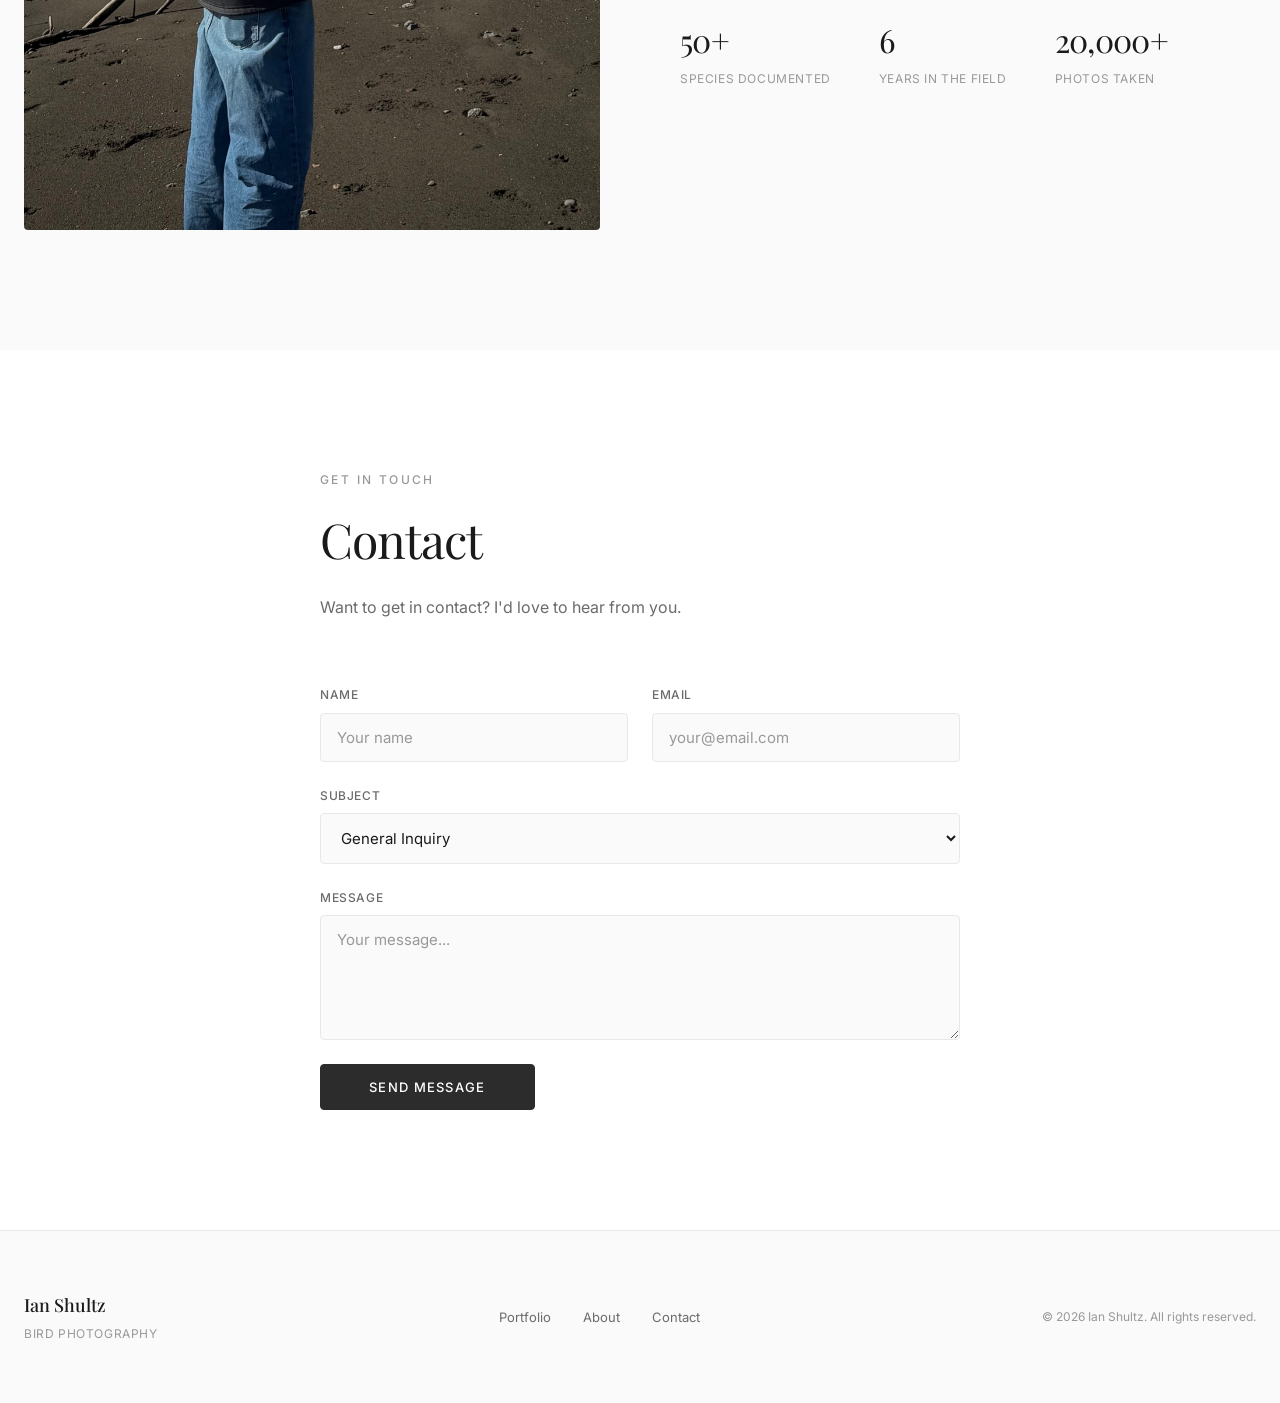
==== commit 5879986e: "update site - bio" ====
--- a/index.html
+++ b/index.html
@@ -213,9 +213,9 @@
           <p class="section__eyebrow">About</p>
           <h2 class="section__title">Ian Shultz</h2>
           <p class="about__text">
-            I'm Ian, a high school student from the Seattle area with a passion for birds and the outdoors. 
-            Most of my photography centers around the wildlife I encounter while birding across the Pacific 
-            Northwest. This site is where I share my favorite shots.
+            I'm Ian, a high school student and Eastside Audubon volunteer from the Seattle area with a passion 
+            for ornithology and the outdoors. Most of my photography centers around the wildlife I encounter while 
+            birding across the Pacific Northwest. This site is where I share my favorite shots.
           </p>
           <p class="about__text">
             Every image is the product of patience, dedication, and a respect for the natural world. 
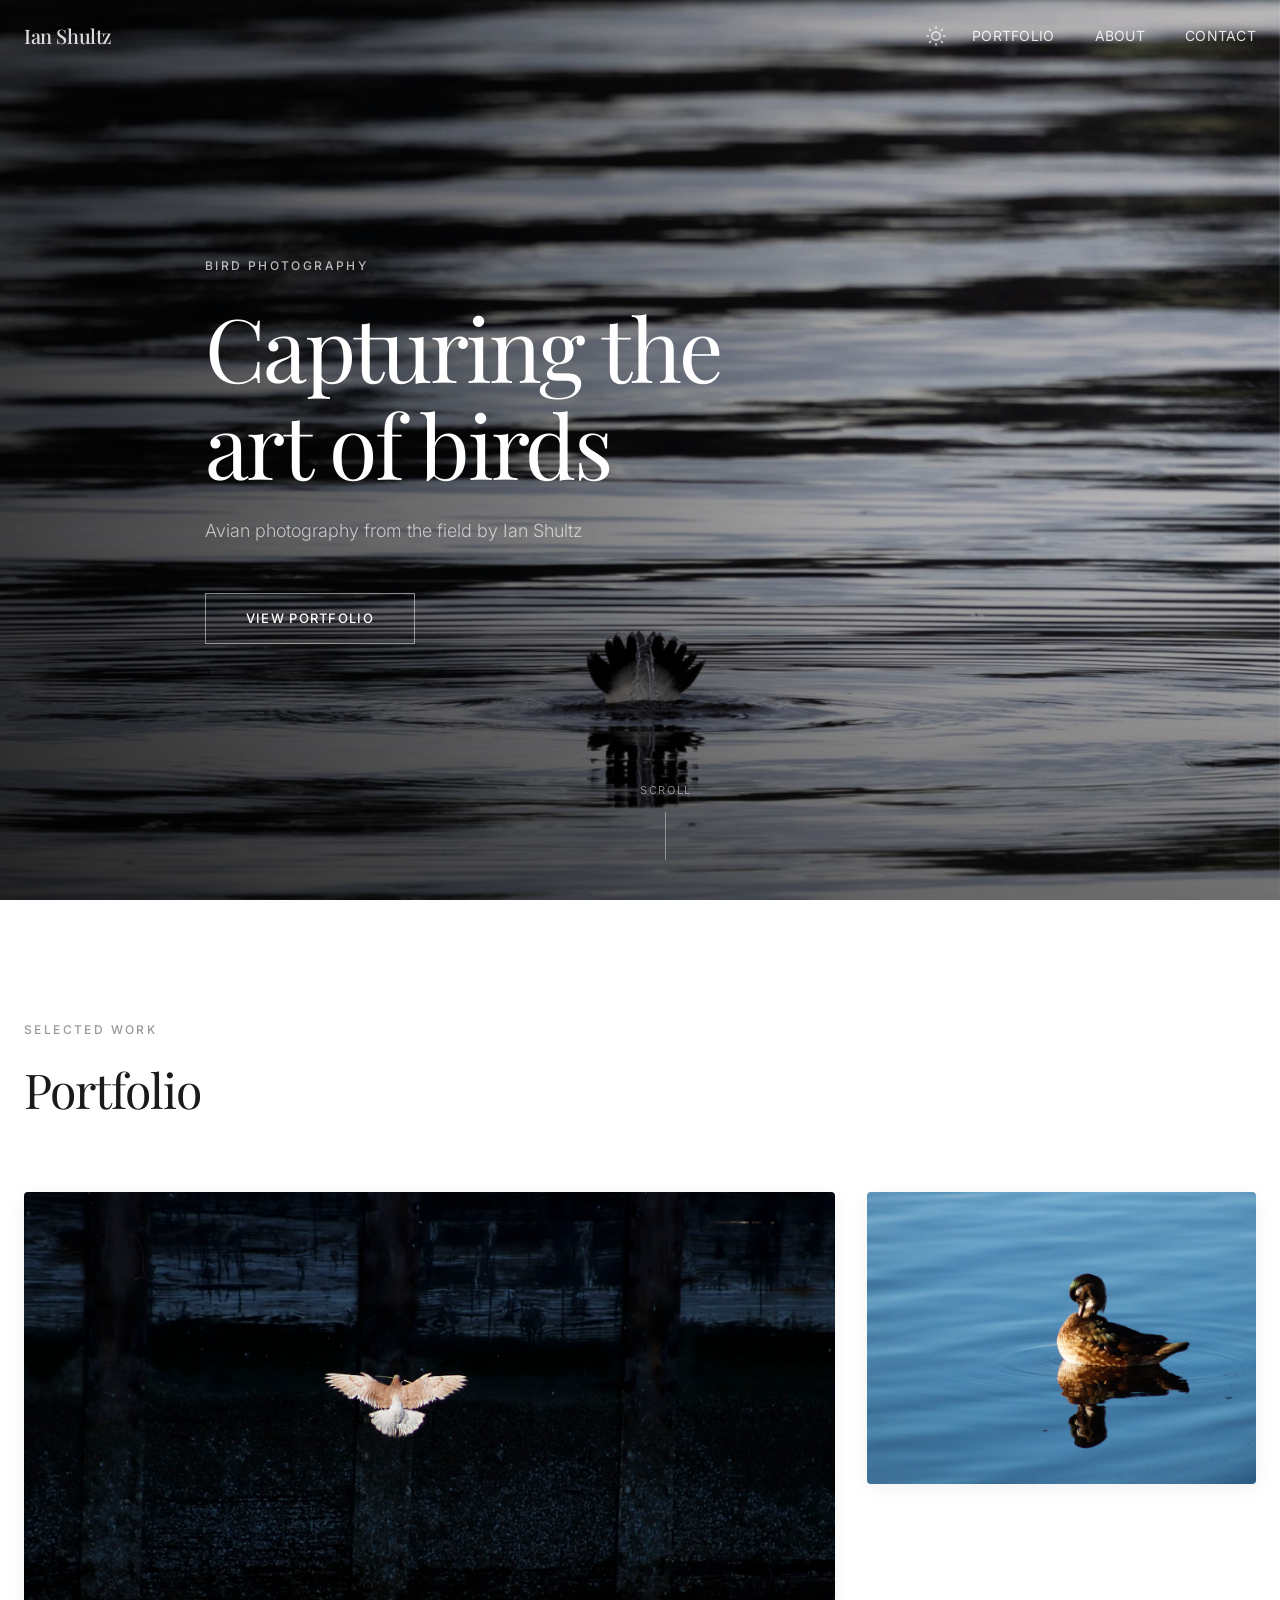
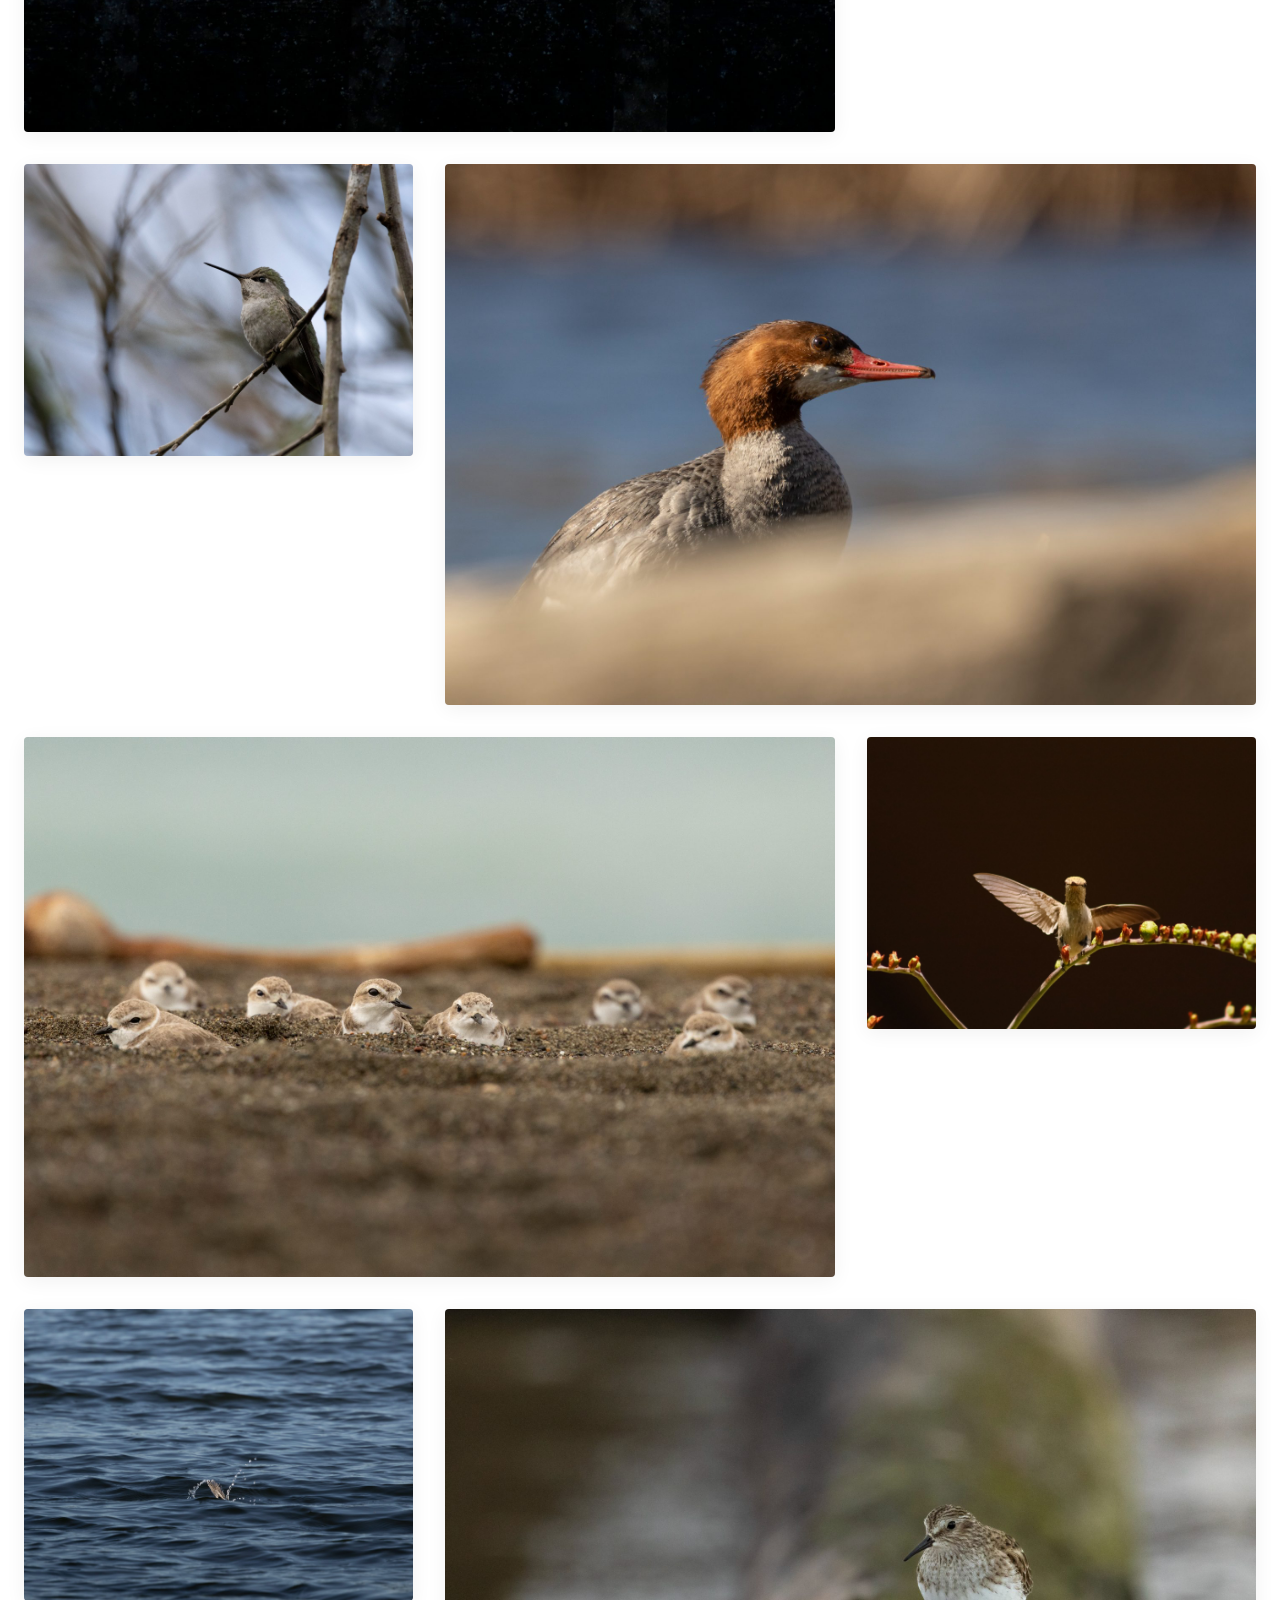
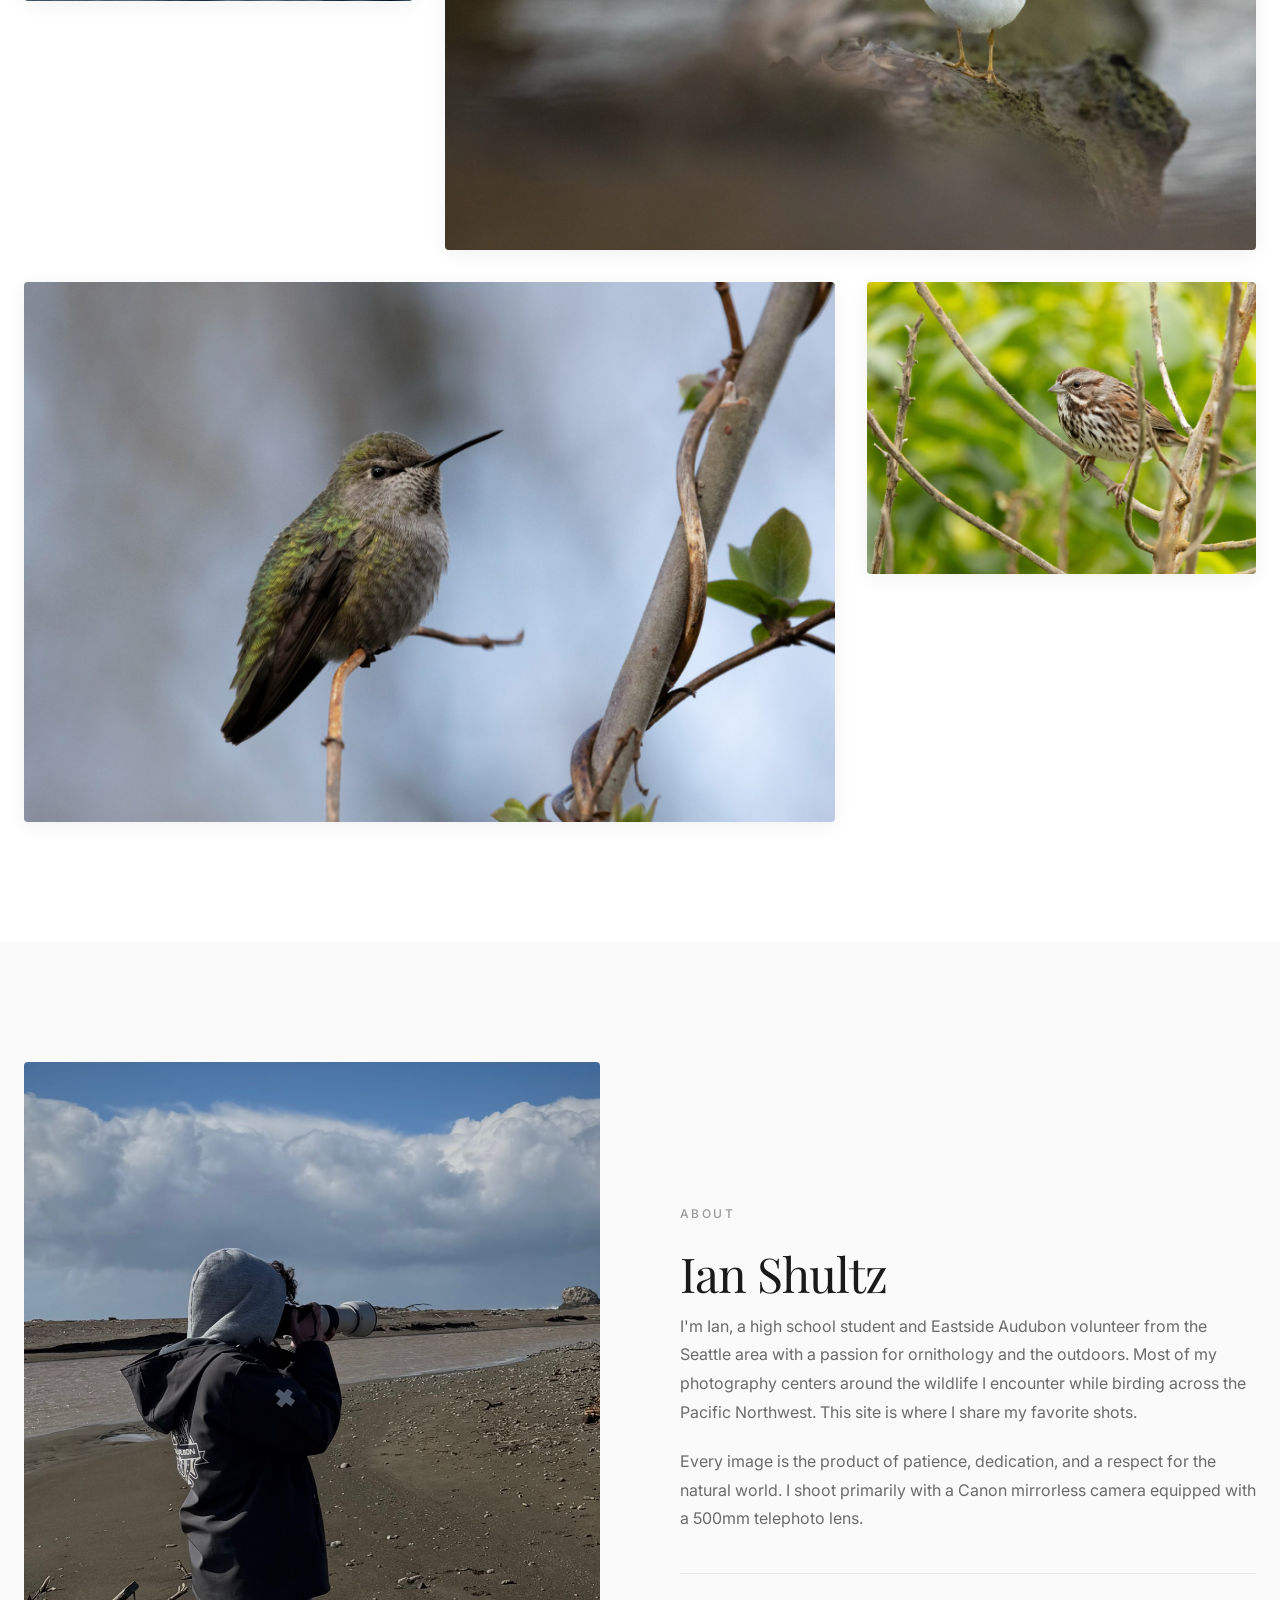
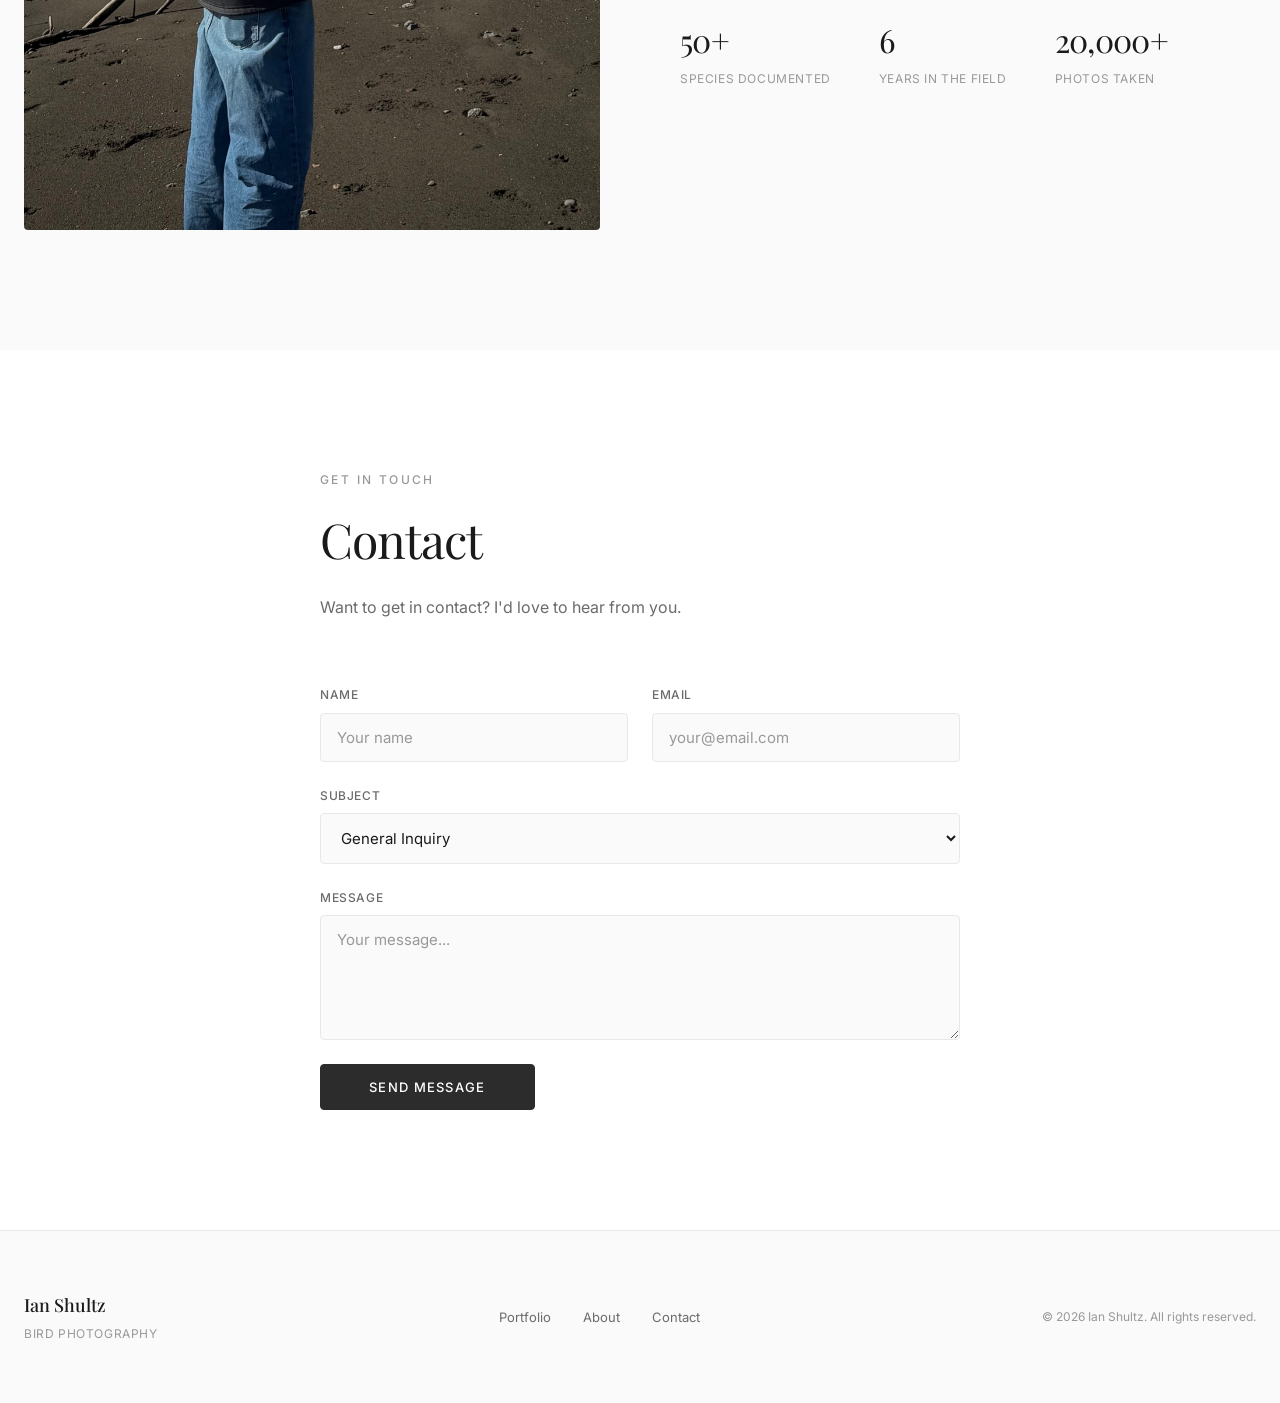
==== commit 8b591e39: "update site - hero bug fix" ====
--- a/index.html
+++ b/index.html
@@ -67,7 +67,7 @@
     <div class="hero__overlay"></div>
     <div class="hero__content">
       <p class="hero__eyebrow">Bird Photography</p>
-      <h1 class="hero__title">Capturing the<br>art of birds</h1>
+      <h1 class="hero__title">Capturing&nbsp;the<br>art of birds</h1>
       <p class="hero__subtitle">Avian photography from the field by Ian Shultz</p>
       <a href="#portfolio" class="hero__cta">View Portfolio</a>
     </div>
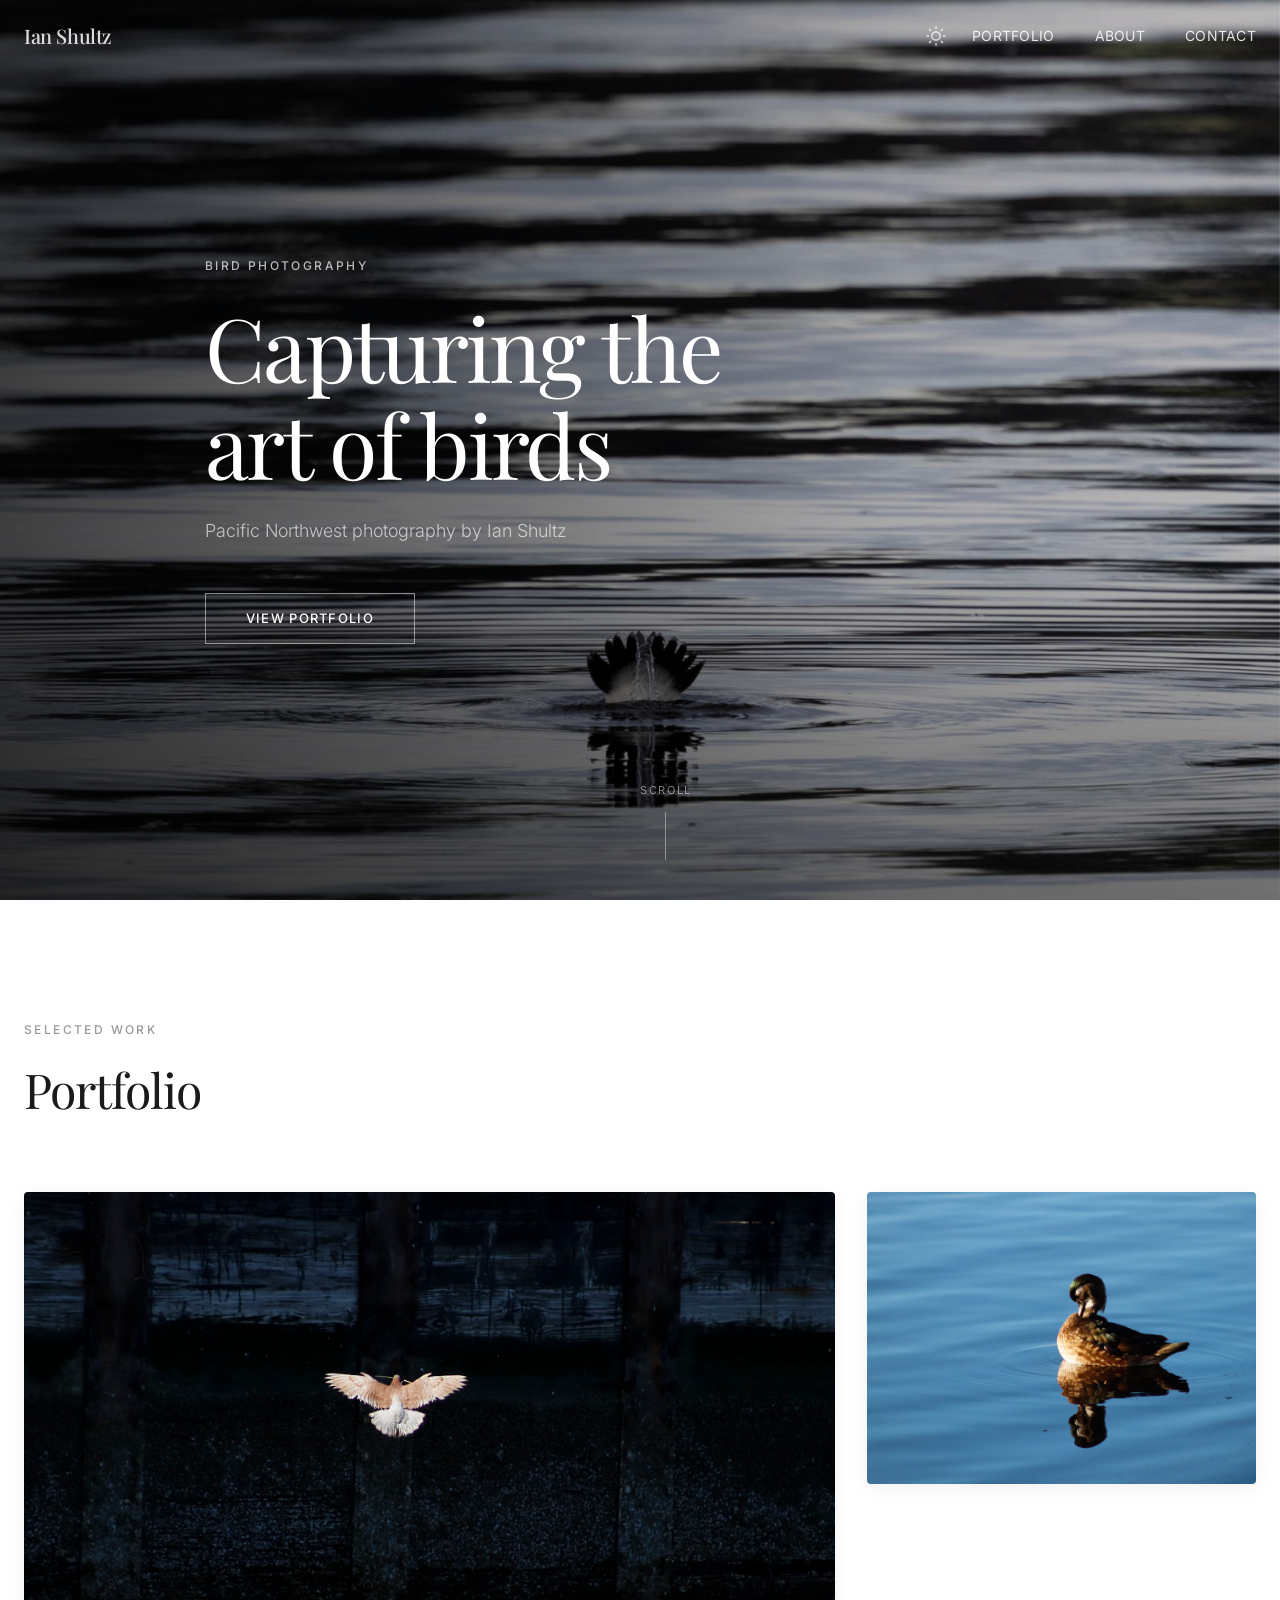
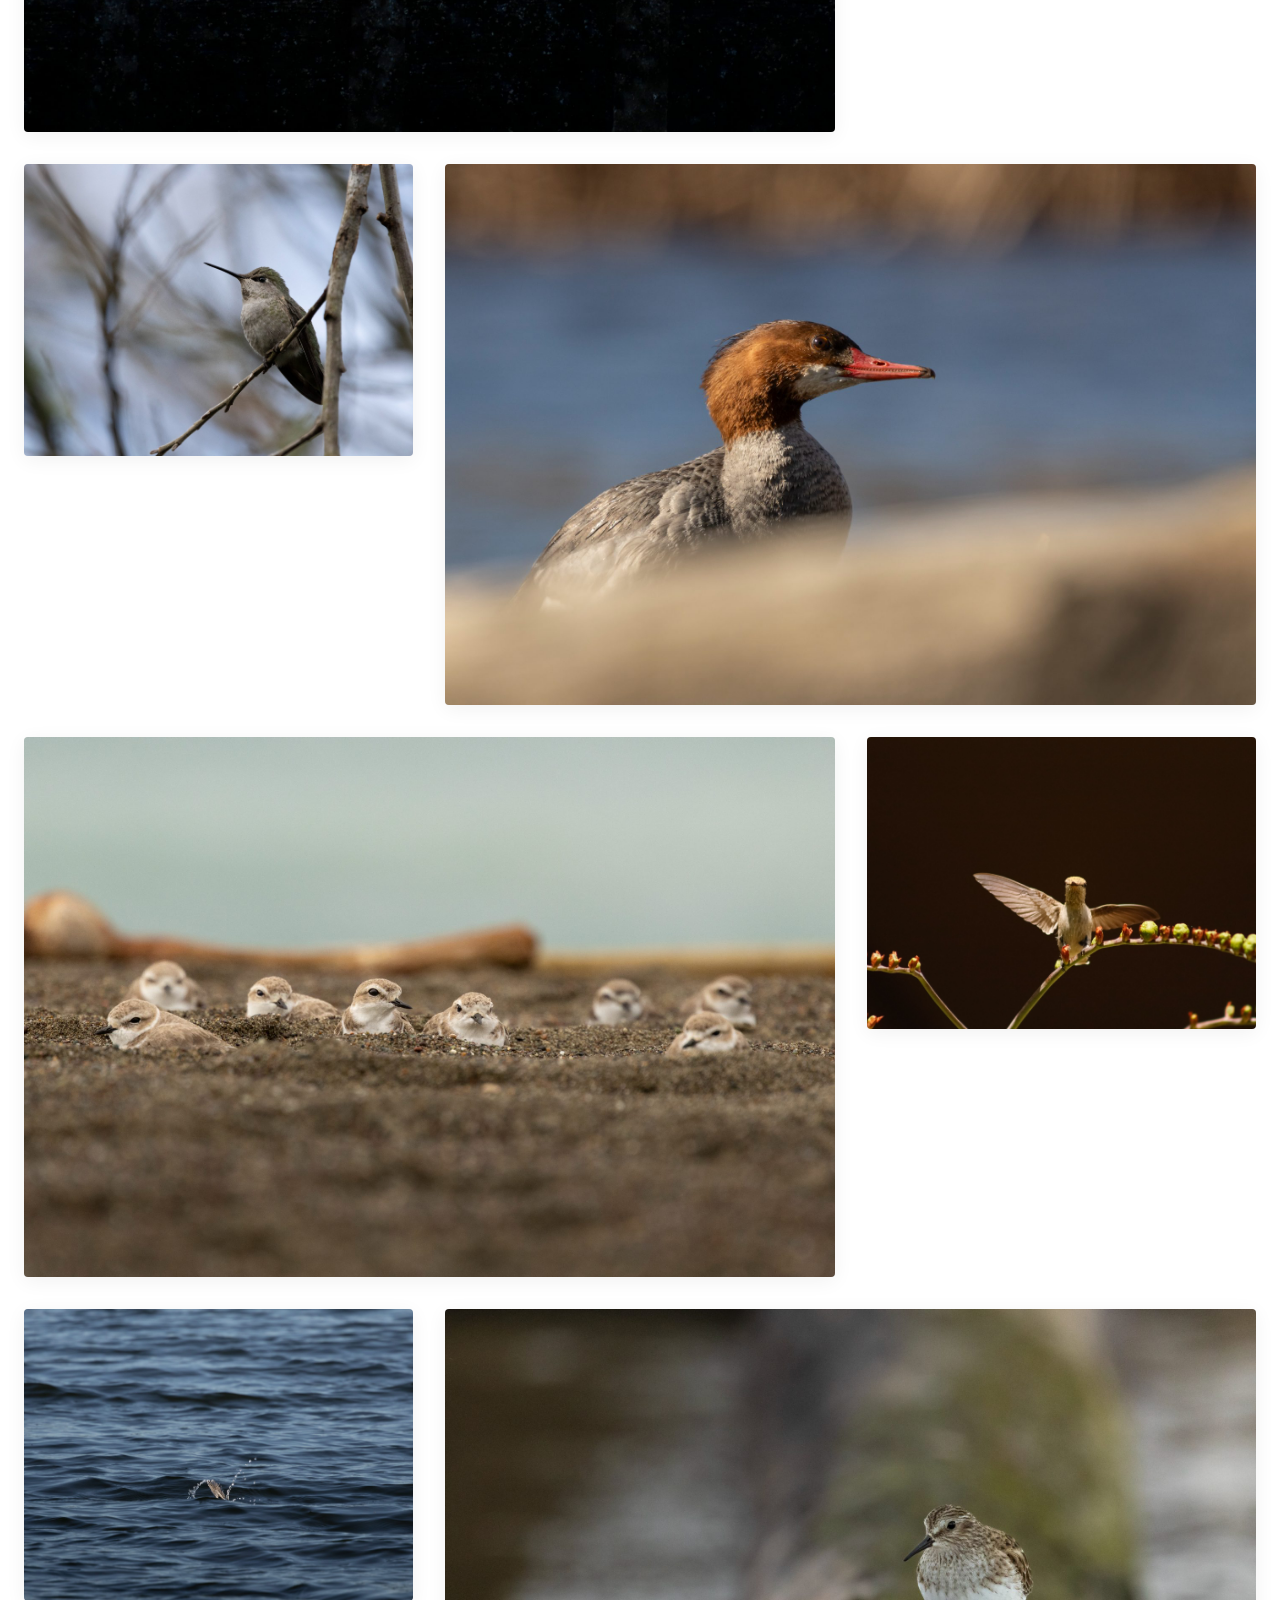
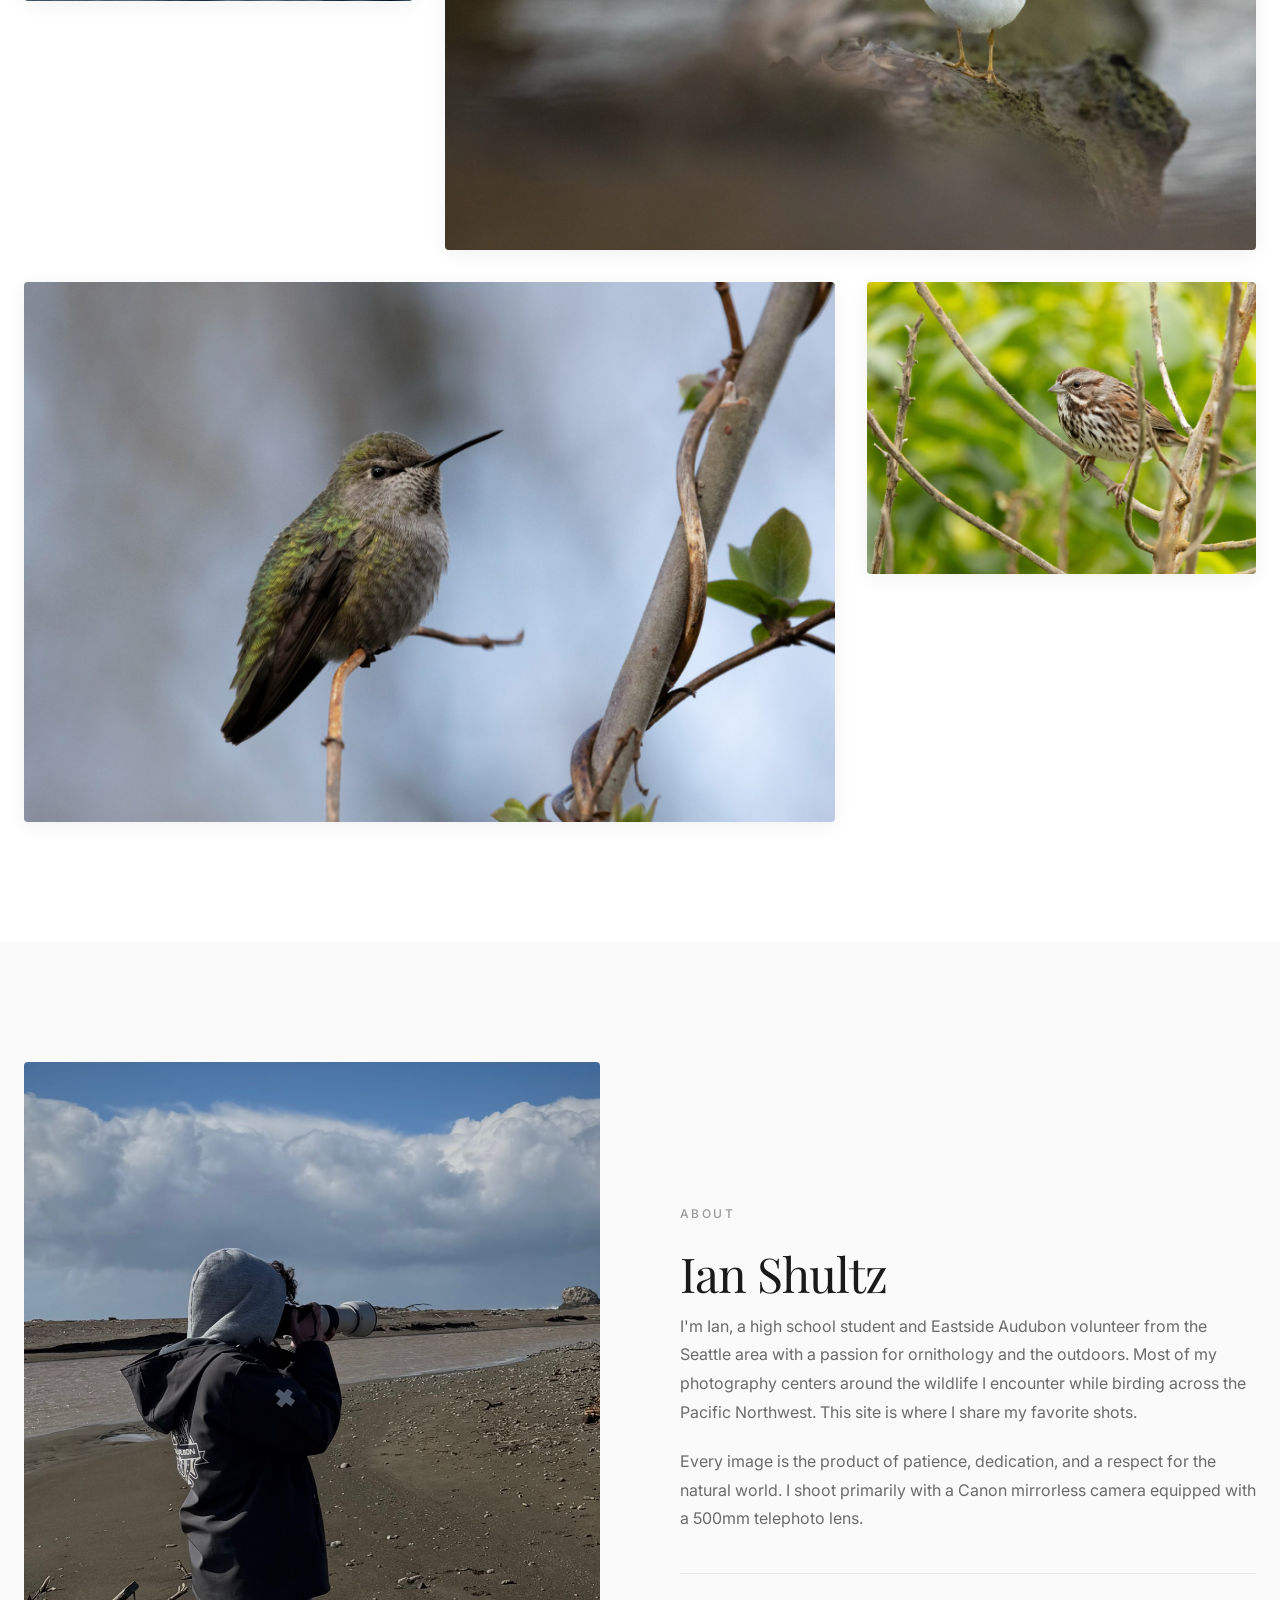
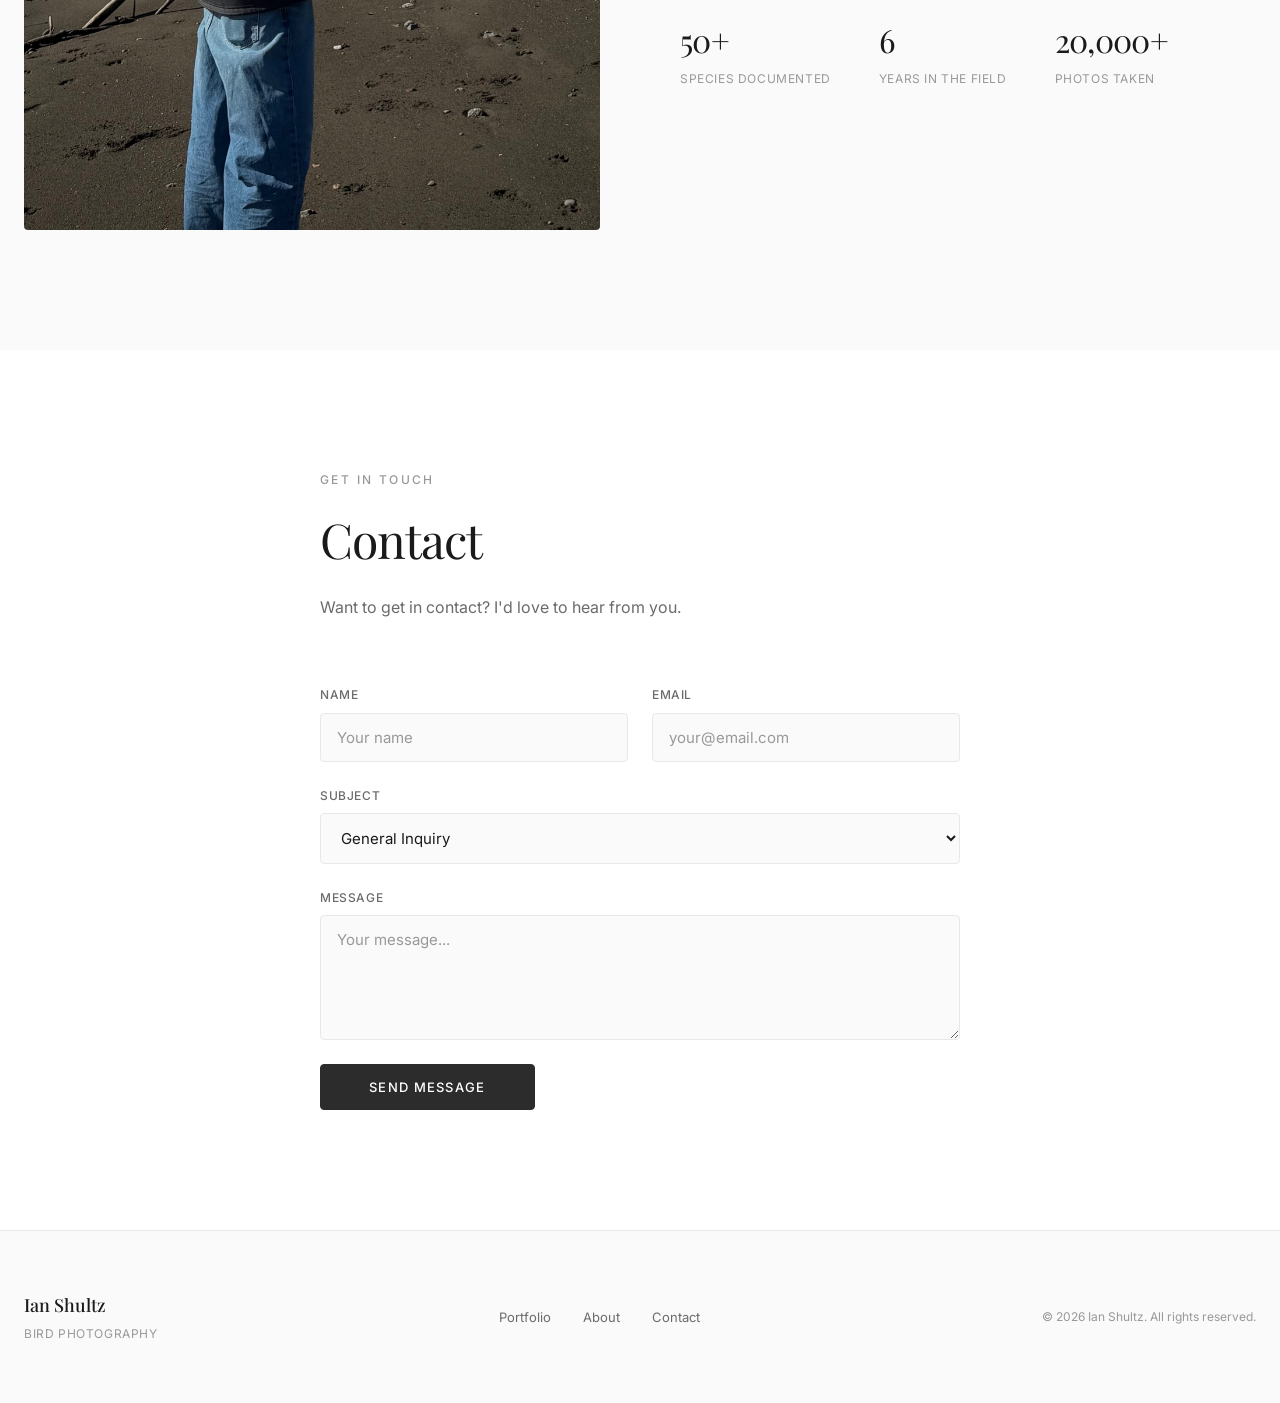
==== commit 9c14fecd: "update site - likes system 1.0" ====
--- a/index.html
+++ b/index.html
@@ -13,6 +13,9 @@
   <link rel="preconnect" href="https://fonts.googleapis.com">
   <link rel="preconnect" href="https://fonts.gstatic.com" crossorigin>
   <link href="https://fonts.googleapis.com/css2?family=Inter:wght@300;400;500;600&family=Playfair+Display:wght@400;500;600&display=swap" rel="stylesheet">
+
+  <!-- Supabase -->
+  <script src="https://cdn.jsdelivr.net/npm/@supabase/supabase-js@2/dist/umd/supabase.min.js"></script>
 
   <!-- Google Analytics -->
   <script async src="https://www.googletagmanager.com/gtag/js?id=G-DVP5VV1SCS"></script>
@@ -68,7 +71,7 @@
     <div class="hero__content">
       <p class="hero__eyebrow">Bird Photography</p>
       <h1 class="hero__title">Capturing&nbsp;the<br>art of birds</h1>
-      <p class="hero__subtitle">Avian photography from the field by Ian Shultz</p>
+      <p class="hero__subtitle">Pacific Northwest photography by Ian Shultz</p>
       <a href="#portfolio" class="hero__cta">View Portfolio</a>
     </div>
     <div class="hero__scroll">
@@ -94,17 +97,18 @@
              then REPLACE EVERYTHING between this comment and END PASTE below.
              ════════════════════════════════════════════════════════════════ -->
 
-        <div class="portfolio__item portfolio__item--wide">
+        <div class="portfolio__item portfolio__item--wide" data-photo-id="In_The_Light_MG_7179">
           <div class="portfolio__image-wrap">
             <img src="Portfolio/web/In_The_Light_MG_7179.jpg" alt="Rock Pigeon flying underneath a pier" loading="lazy">
             <div class="portfolio__overlay">
               <h3>Rock Pigeon</h3>
               <p>Seattle, WA</p>
             </div>
-          </div>
-        </div>
-
-        <div class="portfolio__item">
+
+          </div>
+        </div>
+
+        <div class="portfolio__item" data-photo-id="6752---Still-Morning-2">
           <div class="portfolio__image-wrap">
             <img src="Portfolio/web/6752 - Still Morning-2.jpg" alt="Wood Duck sitting peacefully on top of a lake" loading="lazy">
             <div class="portfolio__overlay">
@@ -114,7 +118,7 @@
           </div>
         </div>
 
-        <div class="portfolio__item">
+        <div class="portfolio__item" data-photo-id="edited8740-hummer">
           <div class="portfolio__image-wrap">
             <img src="Portfolio/web/edited8740-hummer.jpg" alt="Anna's Hummingbird sitting on a branch" loading="lazy">
             <div class="portfolio__overlay">
@@ -124,7 +128,7 @@
           </div>
         </div>
 
-        <div class="portfolio__item portfolio__item--wide">
+        <div class="portfolio__item portfolio__item--wide" data-photo-id="Peeking_Over_E5A0997">
           <div class="portfolio__image-wrap">
             <img src="Portfolio/web/Peeking_Over_E5A0997.jpg" alt="Female Common Merganser peeking over a log" loading="lazy">
             <div class="portfolio__overlay">
@@ -134,7 +138,7 @@
           </div>
         </div>
 
-        <div class="portfolio__item portfolio__item--wide">
+        <div class="portfolio__item portfolio__item--wide" data-photo-id="8740---Plover-Flock2">
           <div class="portfolio__image-wrap">
             <img src="Portfolio/web/8740 - Plover Flock2.jpg" alt="Flock of Snowy Plovers hiding in sand" loading="lazy">
             <div class="portfolio__overlay">
@@ -144,7 +148,7 @@
           </div>
         </div>
 
-        <div class="portfolio__item">
+        <div class="portfolio__item" data-photo-id="7502---Wingspread-2">
           <div class="portfolio__image-wrap">
             <img src="Portfolio/web/7502 - Wingspread-2.jpg" alt="Rufous Hummingbird (suspected) spreading its wings on a branch" loading="lazy">
             <div class="portfolio__overlay">
@@ -154,7 +158,7 @@
           </div>
         </div>
 
-        <div class="portfolio__item">
+        <div class="portfolio__item" data-photo-id="E5A0948-BuffleheadEdit">
           <div class="portfolio__image-wrap">
             <img src="Portfolio/web/E5A0948-BuffleheadEdit.jpg" alt="Bufflehead diving in a lake" loading="lazy">
             <div class="portfolio__overlay">
@@ -164,7 +168,7 @@
           </div>
         </div>
 
-        <div class="portfolio__item portfolio__item--wide">
+        <div class="portfolio__item portfolio__item--wide" data-photo-id="2-17-26_FQ_Least_Sandpiper">
           <div class="portfolio__image-wrap">
             <img src="Portfolio/web/2-17-26_FQ_Least_Sandpiper.jpg" alt="Least Sandpiper standing on a log" loading="lazy">
             <div class="portfolio__overlay">
@@ -174,7 +178,7 @@
           </div>
         </div>
 
-        <div class="portfolio__item portfolio__item--wide">
+        <div class="portfolio__item portfolio__item--wide" data-photo-id="edited8740-hummer-faceright">
           <div class="portfolio__image-wrap">
             <img src="Portfolio/web/edited8740-hummer-faceright.jpg" alt="Anna's Hummingbird sitting on a branch" loading="lazy" style="--img-pos:46% 51%">
             <div class="portfolio__overlay">
@@ -184,7 +188,7 @@
           </div>
         </div>
 
-        <div class="portfolio__item">
+        <div class="portfolio__item" data-photo-id="edited8740-sparrow">
           <div class="portfolio__image-wrap">
             <img src="Portfolio/web/edited8740-sparrow.jpg" alt="Song Sparrow sitting on a branch" loading="lazy">
             <div class="portfolio__overlay">
@@ -307,10 +311,17 @@
     <button class="lightbox__next" aria-label="Next">&rsaquo;</button>
     <div class="lightbox__content">
       <img src="" alt="" id="lightboxImg">
-      <div class="lightbox__caption" id="lightboxCaption"></div>
+      <div class="lightbox__footer">
+        <div class="lightbox__caption" id="lightboxCaption"></div>
+        <button class="like-btn" id="lightboxLikeBtn" aria-label="Like this photo" aria-pressed="false">
+          <span class="like-btn__heart">♥</span>
+          <span class="like-btn__count">—</span>
+        </button>
+      </div>
     </div>
   </div>
 
   <script src="js/main.js"></script>
+  <script src="js/likes.js"></script>
 </body>
 </html>
--- a/css/style.css
+++ b/css/style.css
@@ -818,10 +818,68 @@
 }
 
 .lightbox__caption {
-  margin-top: 16px;
-  text-align: center;
+  text-align: left;
   color: rgba(255,255,255,0.8);
   font-size: 0.875rem;
+}
+
+/* --- Like Button (lightbox) --- */
+.lightbox__footer {
+  display: flex;
+  align-items: center;
+  justify-content: space-between;
+  gap: 16px;
+  margin-top: 16px;
+  width: 100%;
+}
+
+.lightbox__caption {
+  margin-top: 0;
+}
+
+.like-btn {
+  display: flex;
+  align-items: center;
+  gap: 5px;
+  padding: 6px 14px;
+  background: rgba(255, 255, 255, 0.08);
+  border: 1px solid rgba(255, 255, 255, 0.2);
+  border-radius: 20px;
+  color: rgba(255, 255, 255, 0.65);
+  font-size: 0.75rem;
+  font-family: var(--font-sans);
+  cursor: pointer;
+  flex-shrink: 0;
+  transition: background var(--transition-fast), color var(--transition-fast),
+              border-color var(--transition-fast);
+}
+
+.like-btn--liked {
+  color: #e05555;
+  border-color: rgba(224, 85, 85, 0.5);
+  background: rgba(224, 85, 85, 0.1);
+}
+
+.like-btn:hover:not(.like-btn--liked):not(:disabled) {
+  background: rgba(255, 255, 255, 0.15);
+  color: rgba(255, 255, 255, 0.9);
+  border-color: rgba(255, 255, 255, 0.35);
+}
+
+.like-btn:disabled {
+  opacity: 0.5;
+  cursor: default;
+}
+
+.like-btn__heart {
+  font-size: 0.875rem;
+  line-height: 1;
+}
+
+.like-btn__count {
+  font-size: 0.6875rem;
+  font-weight: 500;
+  letter-spacing: 0.02em;
 }
 
 /* --- Responsive --- */
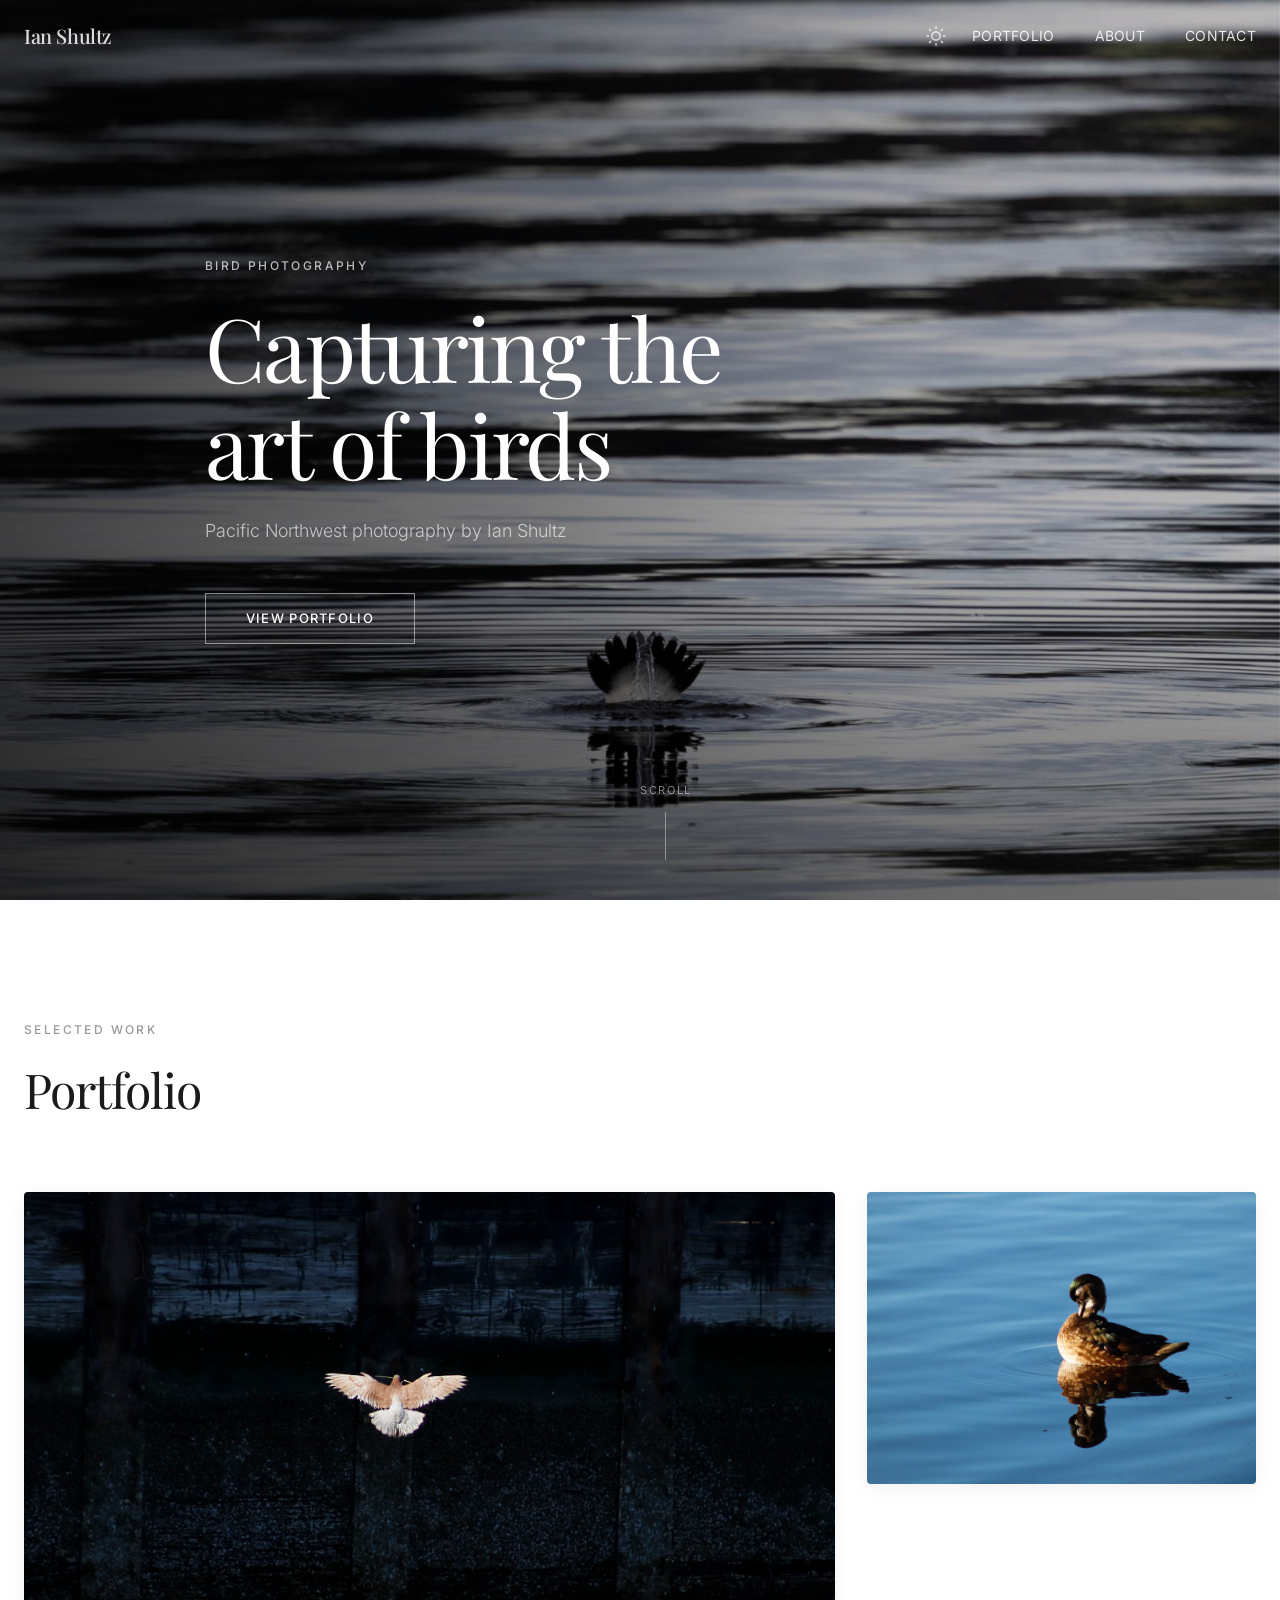
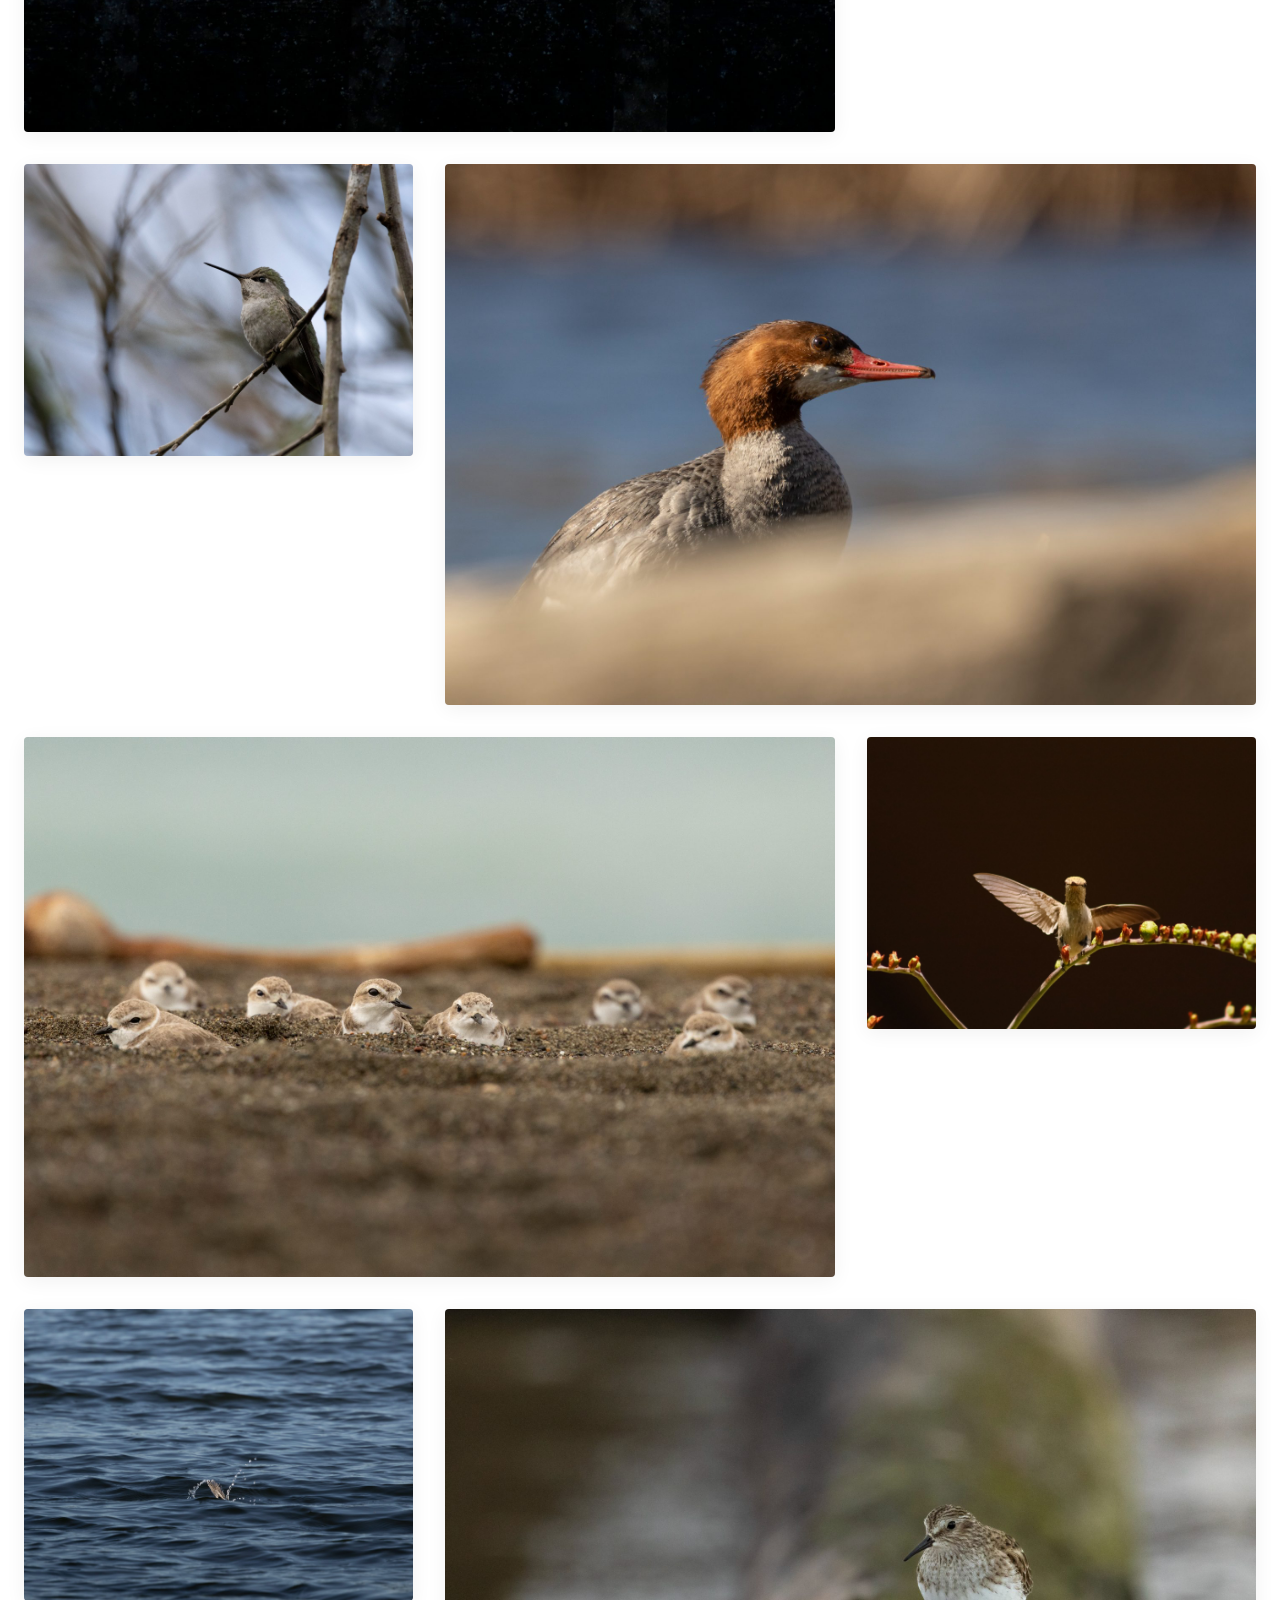
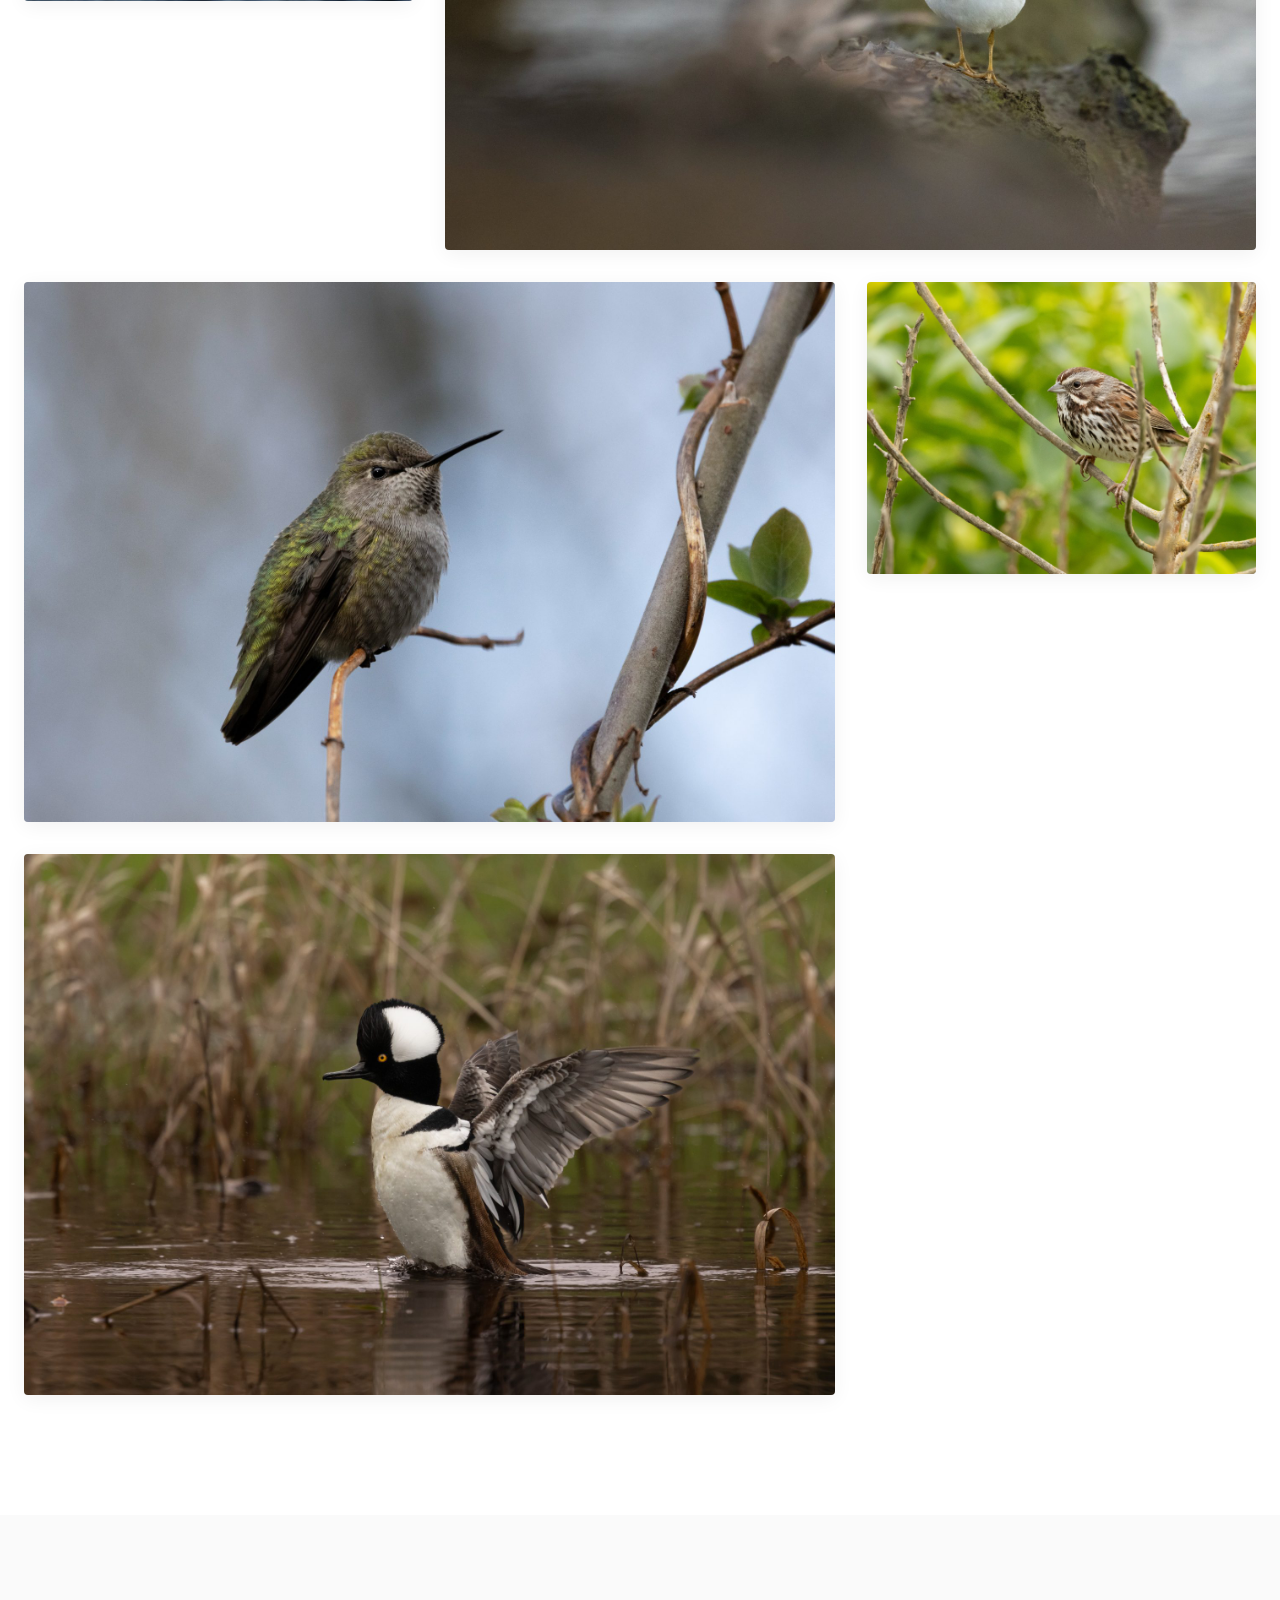
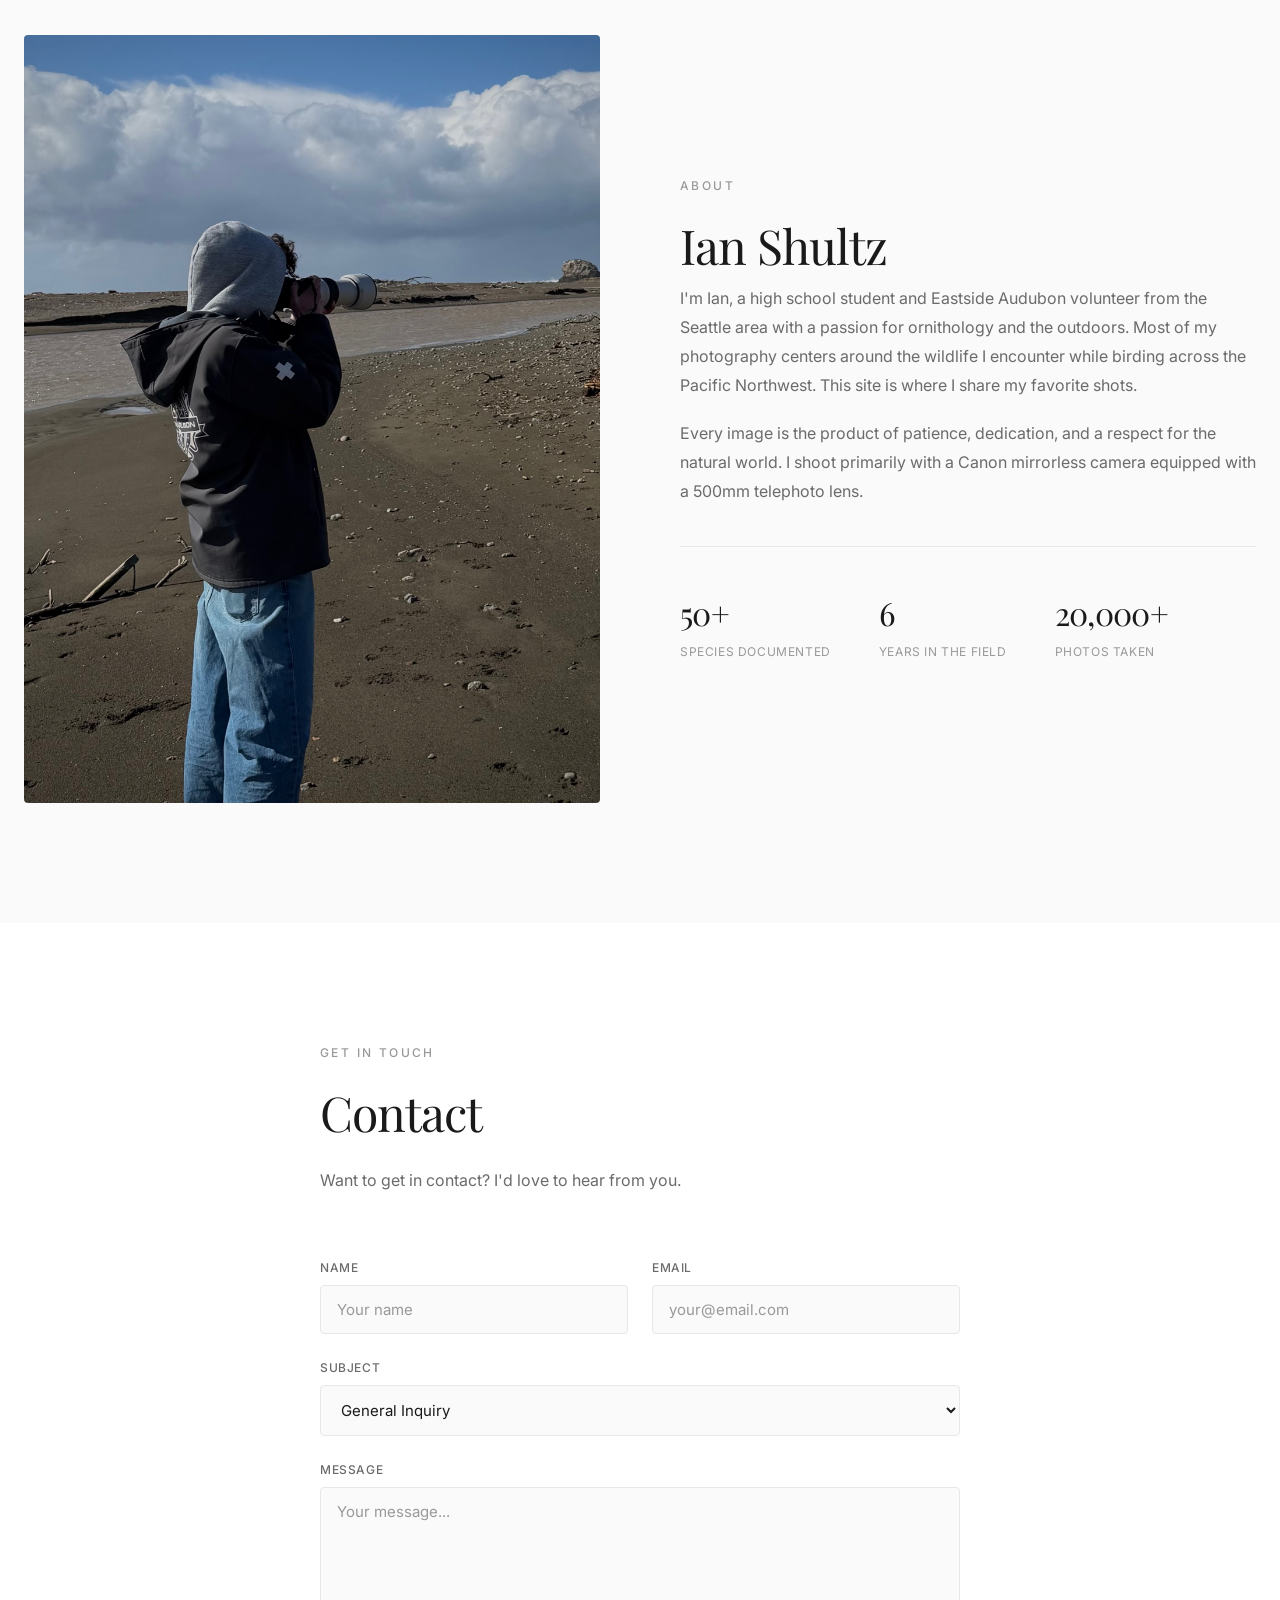
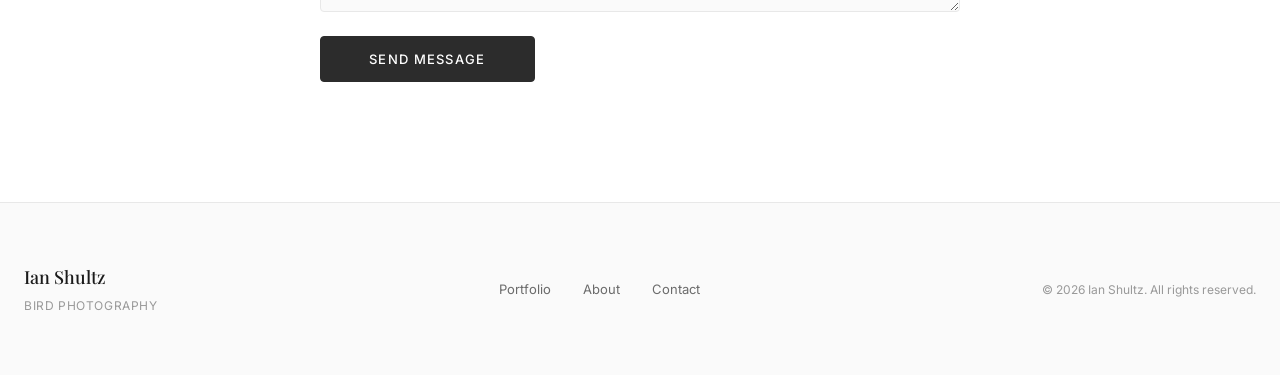
==== commit e6f55d79: "add photo" ====
--- a/index.html
+++ b/index.html
@@ -65,7 +65,7 @@
   <!-- Hero -->
   <header class="hero" id="hero">
     <div class="hero__bg" id="heroBg">
-      <img src="Portfolio/web/2E5A8268.jpg" alt="" aria-hidden="true">
+      <img src="Portfolio/web/2E5A8268%20-%20Bufflehead.jpg" alt="" aria-hidden="true">
     </div>
     <div class="hero__overlay"></div>
     <div class="hero__content">
@@ -99,7 +99,7 @@
 
         <div class="portfolio__item portfolio__item--wide" data-photo-id="In_The_Light_MG_7179">
           <div class="portfolio__image-wrap">
-            <img src="Portfolio/web/In_The_Light_MG_7179.jpg" alt="Rock Pigeon flying underneath a pier" loading="lazy">
+            <img src="Portfolio/web/MG_7179%20-%20RockPigeon%20%5BIn%20the%20Light%5D.jpg" alt="Rock Pigeon flying underneath a pier" loading="lazy">
             <div class="portfolio__overlay">
               <h3>Rock Pigeon</h3>
               <p>Seattle, WA</p>
@@ -110,7 +110,7 @@
 
         <div class="portfolio__item" data-photo-id="6752---Still-Morning-2">
           <div class="portfolio__image-wrap">
-            <img src="Portfolio/web/6752 - Still Morning-2.jpg" alt="Wood Duck sitting peacefully on top of a lake" loading="lazy">
+            <img src="Portfolio/web/6752%20-%20WoodDuck%20%5BStill%20Morning%5D.jpg" alt="Wood Duck sitting peacefully on top of a lake" loading="lazy">
             <div class="portfolio__overlay">
               <h3>Wood Duck</h3>
               <p>Kirkland, WA</p>
@@ -120,7 +120,7 @@
 
         <div class="portfolio__item" data-photo-id="edited8740-hummer">
           <div class="portfolio__image-wrap">
-            <img src="Portfolio/web/edited8740-hummer.jpg" alt="Anna's Hummingbird sitting on a branch" loading="lazy">
+            <img src="Portfolio/web/E5A9517%20-%20Anna%27sHummingbird.jpg" alt="Anna's Hummingbird sitting on a branch" loading="lazy">
             <div class="portfolio__overlay">
               <h3>Anna's Hummingbird</h3>
               <p>Kirkland, WA</p>
@@ -130,7 +130,7 @@
 
         <div class="portfolio__item portfolio__item--wide" data-photo-id="Peeking_Over_E5A0997">
           <div class="portfolio__image-wrap">
-            <img src="Portfolio/web/Peeking_Over_E5A0997.jpg" alt="Female Common Merganser peeking over a log" loading="lazy">
+            <img src="Portfolio/web/E5A0997%20-%20Common%20Merganser%20%5BPeeking%20Over%5D.jpg" alt="Female Common Merganser peeking over a log" loading="lazy">
             <div class="portfolio__overlay">
               <h3>Common Merganser</h3>
               <p>Redmond, WA</p>
@@ -140,7 +140,7 @@
 
         <div class="portfolio__item portfolio__item--wide" data-photo-id="8740---Plover-Flock2">
           <div class="portfolio__image-wrap">
-            <img src="Portfolio/web/8740 - Plover Flock2.jpg" alt="Flock of Snowy Plovers hiding in sand" loading="lazy">
+            <img src="Portfolio/web/8740%20-%20SnowyPlover%20Flock.jpg" alt="Flock of Snowy Plovers hiding in sand" loading="lazy">
             <div class="portfolio__overlay">
               <h3>Snowy Plovers</h3>
               <p>Cambria, CA</p>
@@ -150,7 +150,7 @@
 
         <div class="portfolio__item" data-photo-id="7502---Wingspread-2">
           <div class="portfolio__image-wrap">
-            <img src="Portfolio/web/7502 - Wingspread-2.jpg" alt="Rufous Hummingbird (suspected) spreading its wings on a branch" loading="lazy">
+            <img src="Portfolio/web/7502%20-%20Wingspread-2.jpg" alt="Rufous Hummingbird (suspected) spreading its wings on a branch" loading="lazy">
             <div class="portfolio__overlay">
               <h3>*Rufous Hummingbird</h3>
               <p>Woodinville, WA</p>
@@ -160,7 +160,7 @@
 
         <div class="portfolio__item" data-photo-id="E5A0948-BuffleheadEdit">
           <div class="portfolio__image-wrap">
-            <img src="Portfolio/web/E5A0948-BuffleheadEdit.jpg" alt="Bufflehead diving in a lake" loading="lazy">
+            <img src="Portfolio/web/E5A0948%20-%20Bufflehead.jpg" alt="Bufflehead diving in a lake" loading="lazy">
             <div class="portfolio__overlay">
               <h3>Bufflehead</h3>
               <p>Redmond, WA</p>
@@ -170,7 +170,7 @@
 
         <div class="portfolio__item portfolio__item--wide" data-photo-id="2-17-26_FQ_Least_Sandpiper">
           <div class="portfolio__image-wrap">
-            <img src="Portfolio/web/2-17-26_FQ_Least_Sandpiper.jpg" alt="Least Sandpiper standing on a log" loading="lazy">
+            <img src="Portfolio/web/E5A0001%20-%20Least%20Sandpiper.jpg" alt="Least Sandpiper standing on a log" loading="lazy">
             <div class="portfolio__overlay">
               <h3>Least Sandpiper</h3>
               <p>Cambria, CA</p>
@@ -180,7 +180,7 @@
 
         <div class="portfolio__item portfolio__item--wide" data-photo-id="edited8740-hummer-faceright">
           <div class="portfolio__image-wrap">
-            <img src="Portfolio/web/edited8740-hummer-faceright.jpg" alt="Anna's Hummingbird sitting on a branch" loading="lazy" style="--img-pos:46% 51%">
+            <img src="Portfolio/web/E5A9442%20-%20Anna%27sHummingbird%20%5Bfaceright%5D.jpg" alt="Anna's Hummingbird sitting on a branch" loading="lazy" style="--img-pos:46% 51%">
             <div class="portfolio__overlay">
               <h3>Anna's Hummingbird</h3>
               <p>Kirkland, WA</p>
@@ -190,10 +190,20 @@
 
         <div class="portfolio__item" data-photo-id="edited8740-sparrow">
           <div class="portfolio__image-wrap">
-            <img src="Portfolio/web/edited8740-sparrow.jpg" alt="Song Sparrow sitting on a branch" loading="lazy">
+            <img src="Portfolio/web/E5A9447%20-%20SongSparrow.jpg" alt="Song Sparrow sitting on a branch" loading="lazy">
             <div class="portfolio__overlay">
               <h3>Song Sparrow</h3>
               <p>Cambria, CA</p>
+            </div>
+          </div>
+        </div>
+
+        <div class="portfolio__item portfolio__item--wide">
+          <div class="portfolio__image-wrap">
+            <img src="Portfolio/web/E5A1127 -  HoodedMerganser v3.jpg" alt="Hooded Merganser spreading its wings" loading="lazy">
+            <div class="portfolio__overlay">
+              <h3>Hooded Merganser</h3>
+              <p>Woodinville, WA</p>
             </div>
           </div>
         </div>
--- a/css/style.css
+++ b/css/style.css
@@ -858,6 +858,12 @@
   color: #e05555;
   border-color: rgba(224, 85, 85, 0.5);
   background: rgba(224, 85, 85, 0.1);
+}
+
+.like-btn--liked:hover:not(:disabled) {
+  background: rgba(224, 85, 85, 0.22);
+  border-color: rgba(224, 85, 85, 0.75);
+  color: #c94444;
 }
 
 .like-btn:hover:not(.like-btn--liked):not(:disabled) {
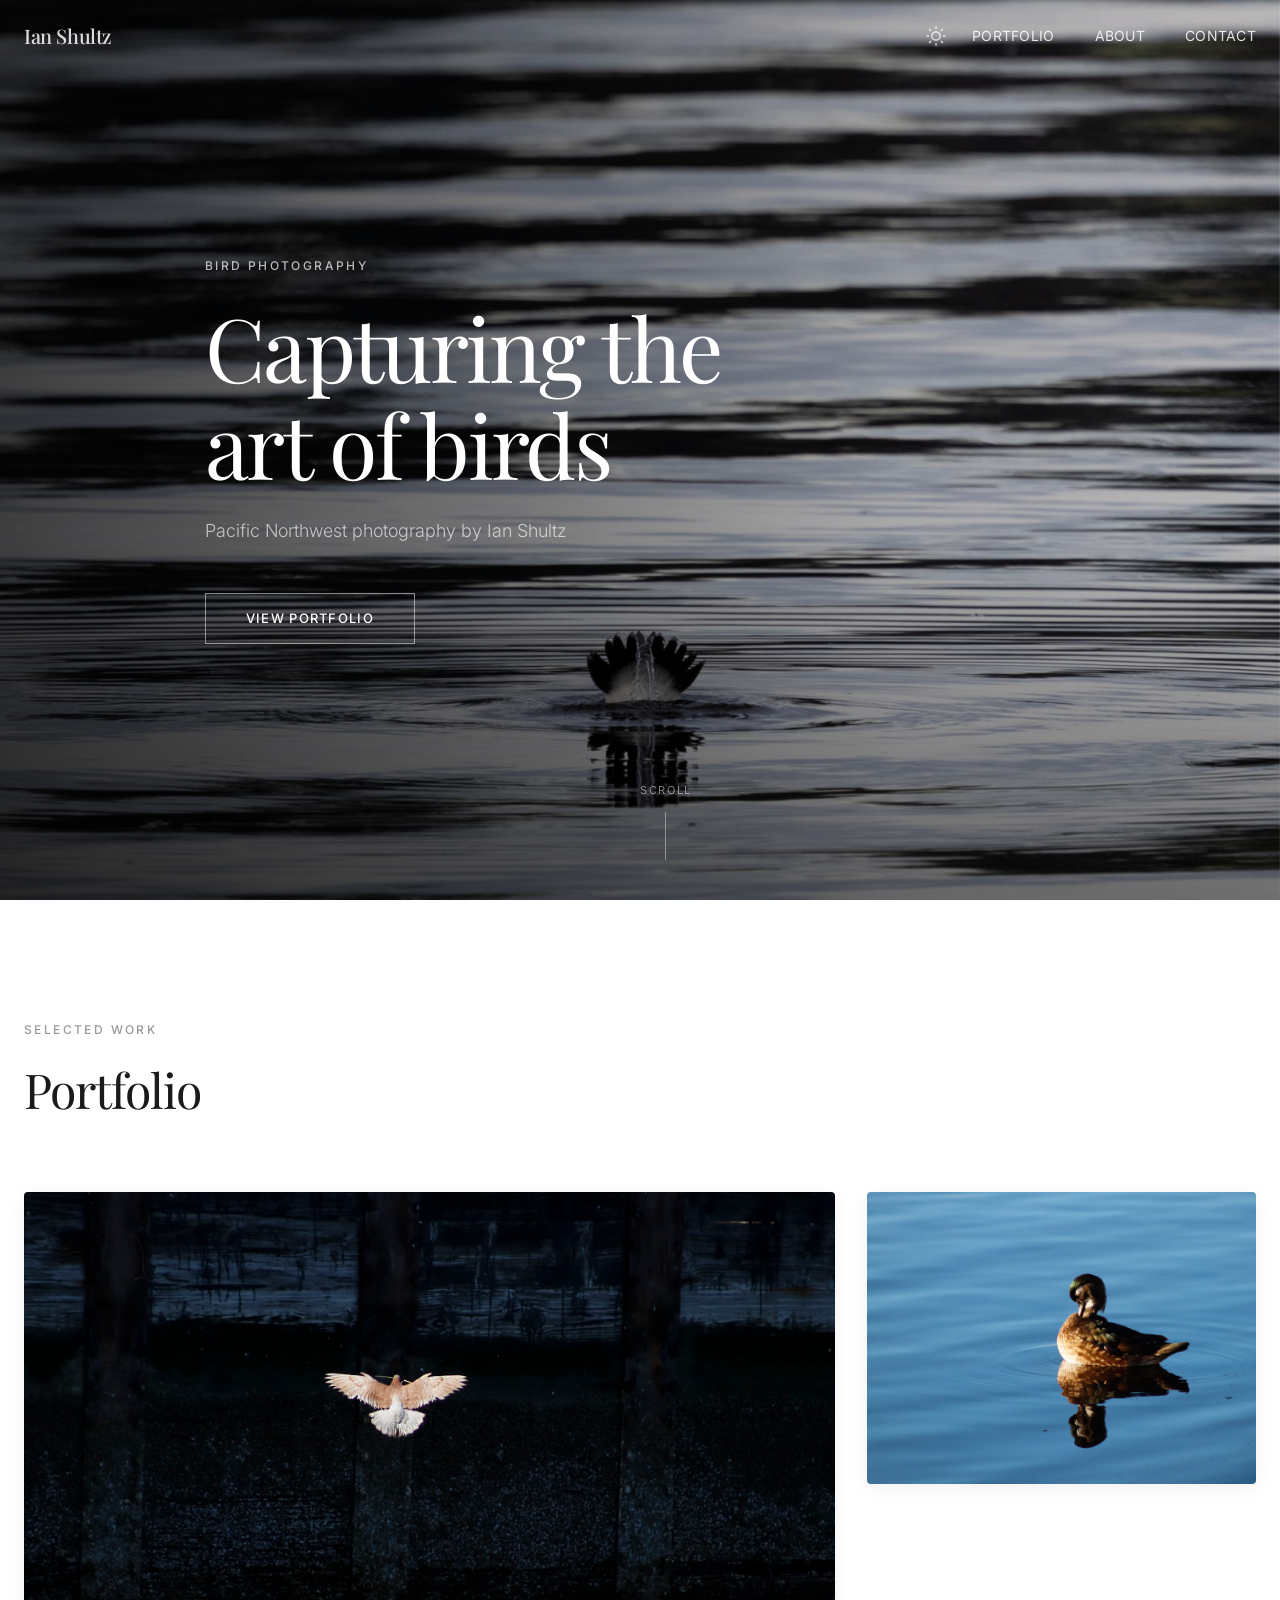
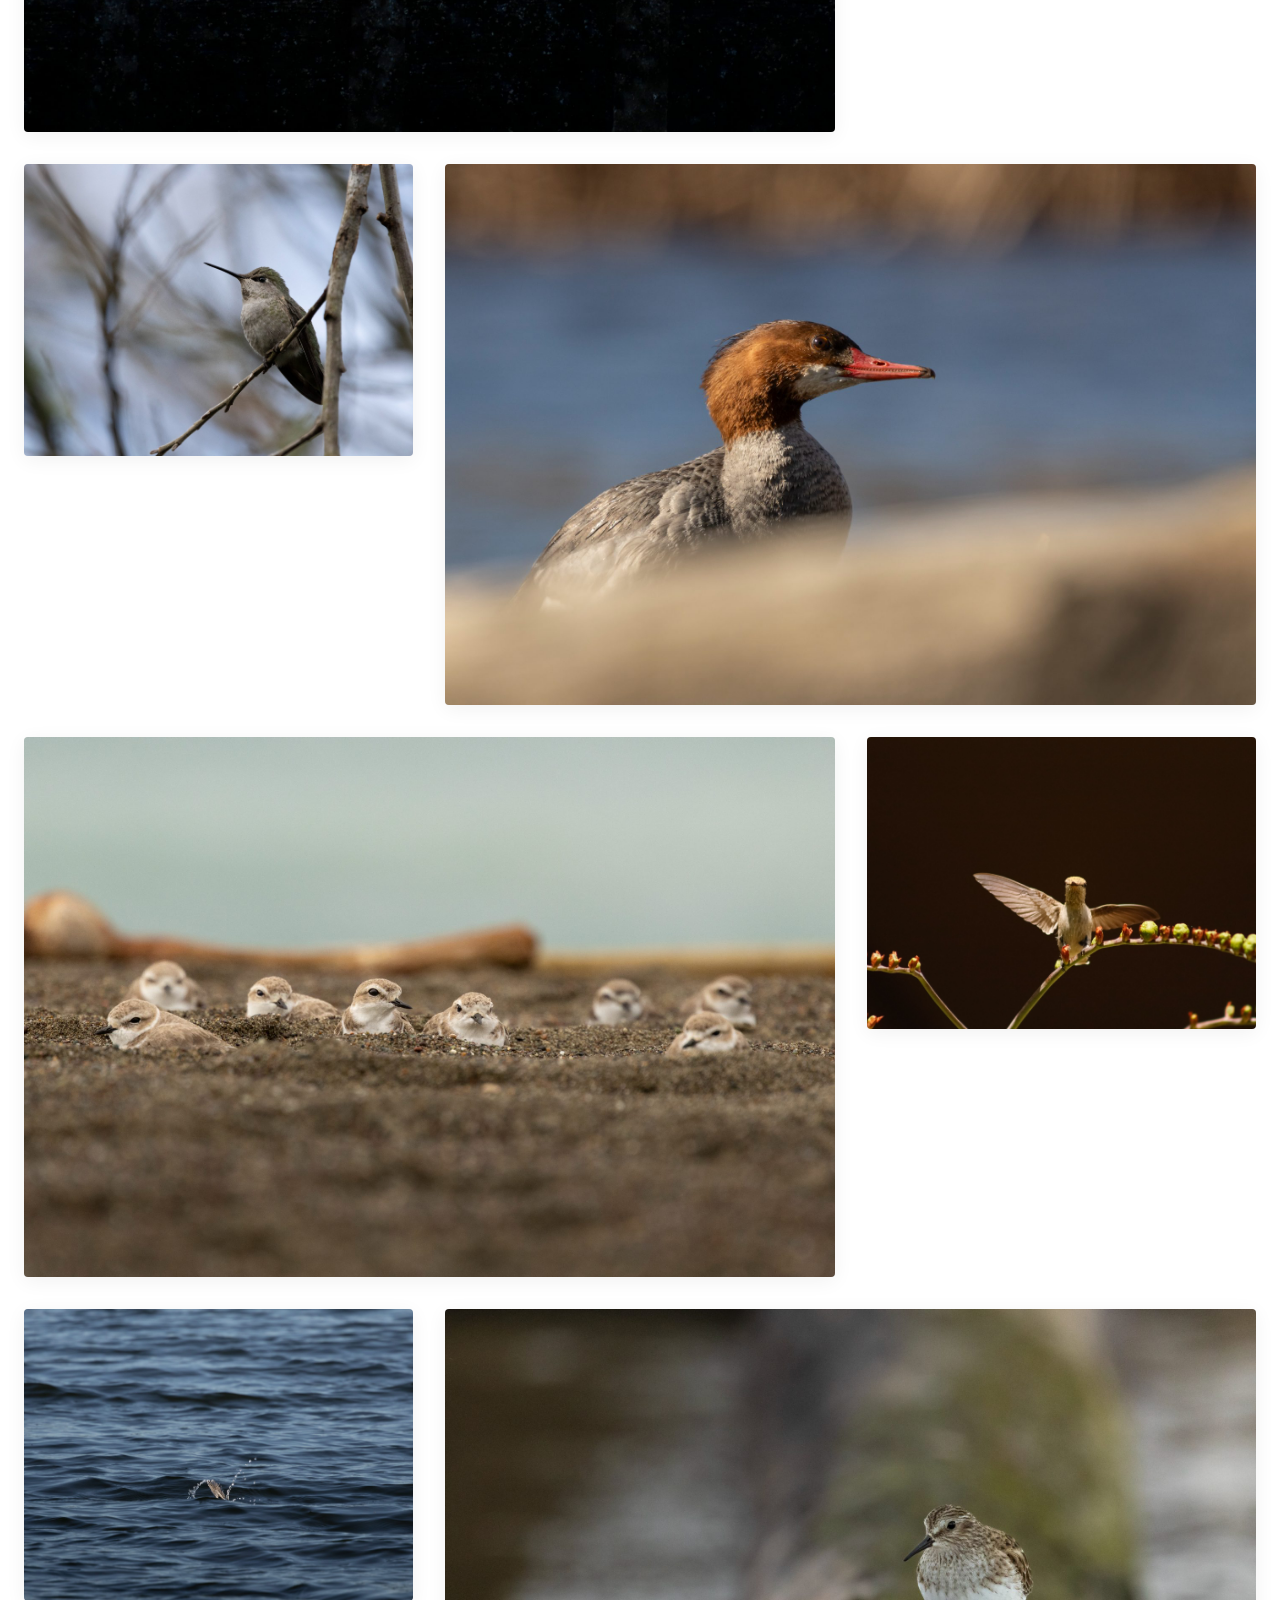
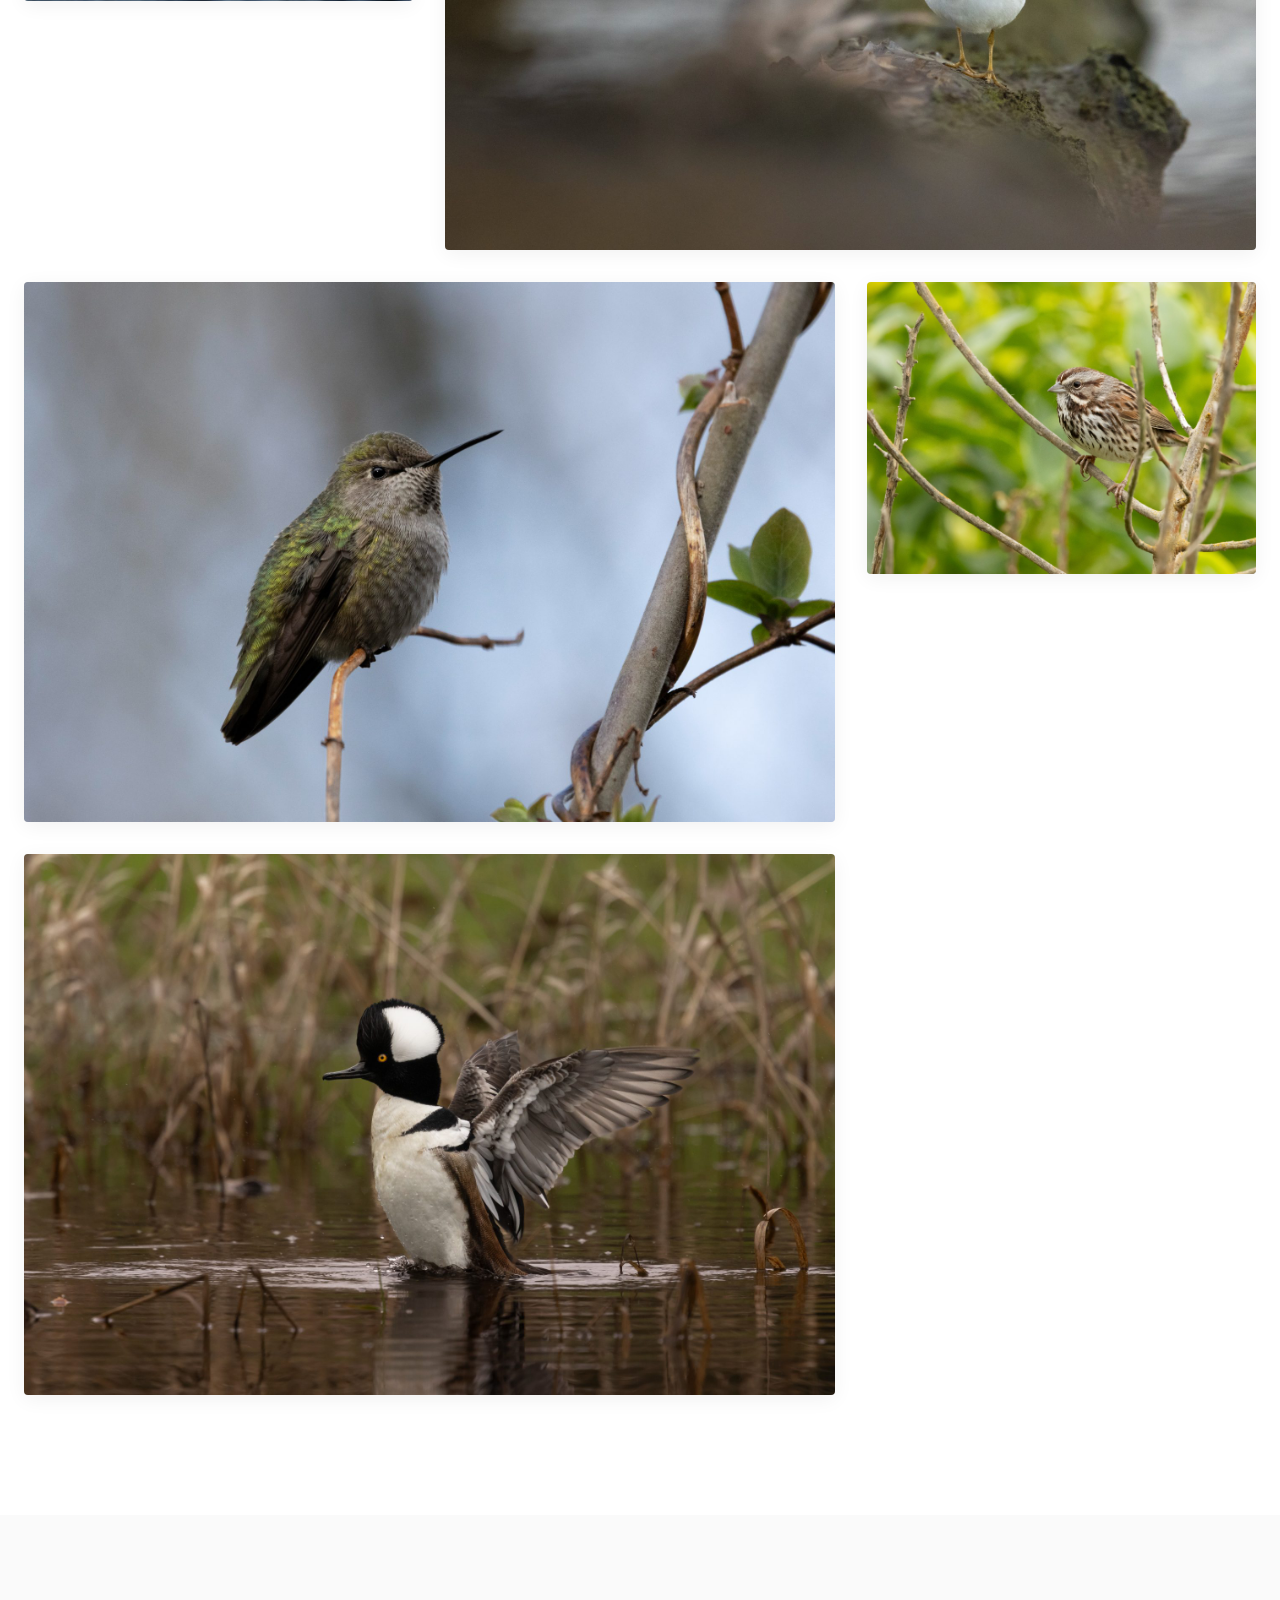
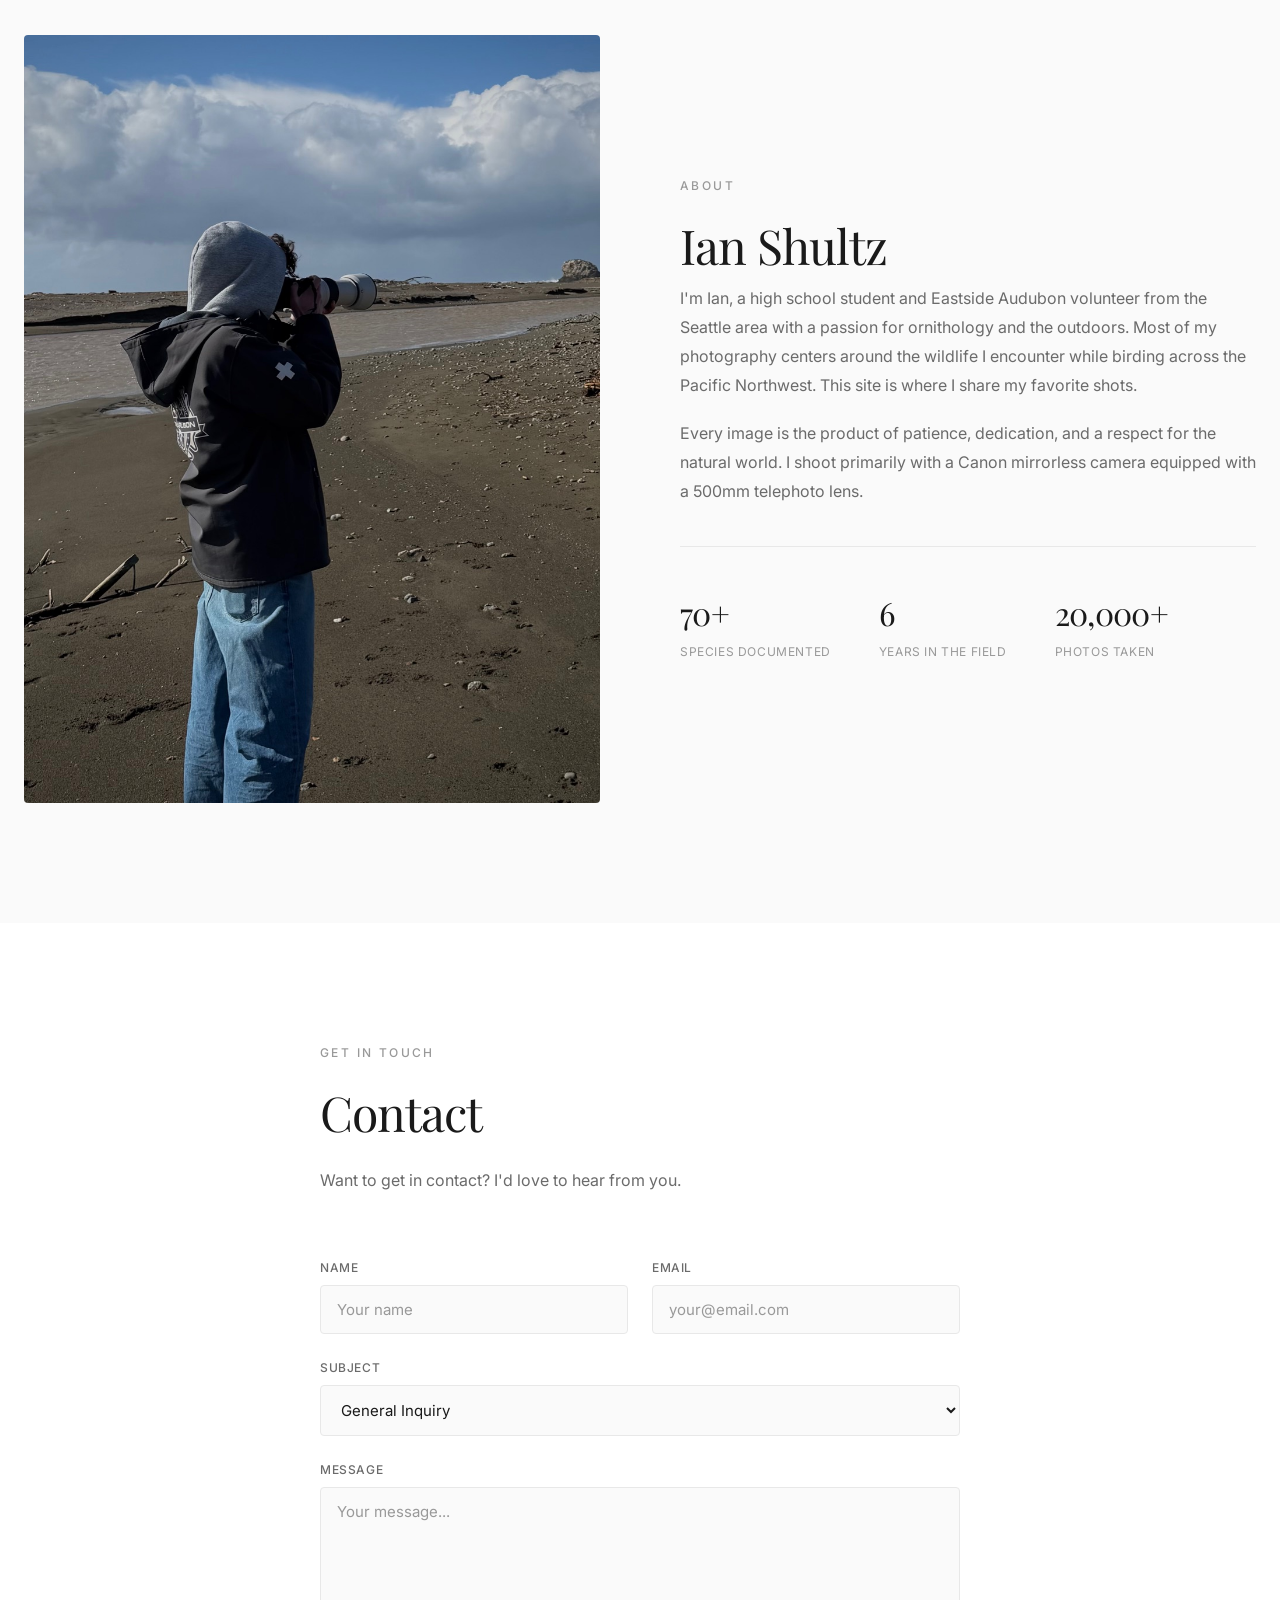
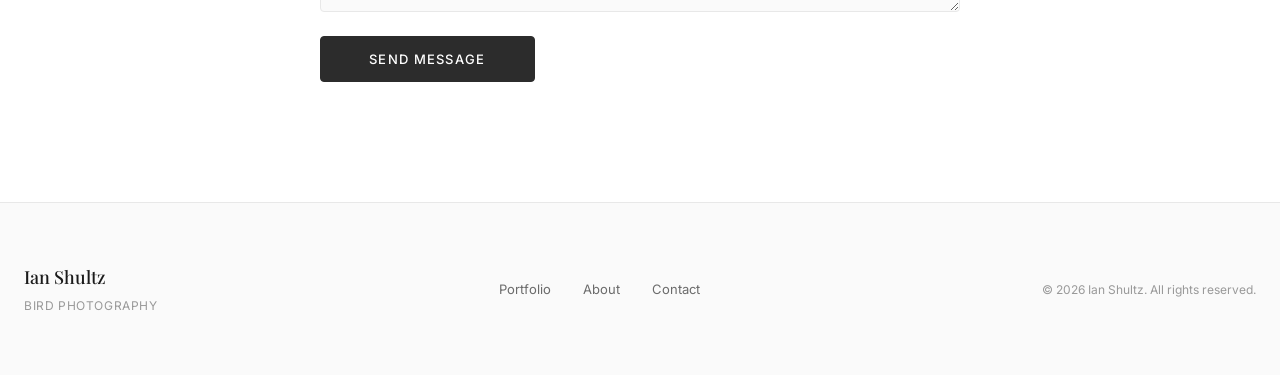
==== commit 4dcfca35: "update bio" ====
--- a/index.html
+++ b/index.html
@@ -237,7 +237,7 @@
           </p>
           <div class="about__stats">
             <div class="about__stat">
-              <span class="about__stat-number">50+</span>
+              <span class="about__stat-number">70+</span>
               <span class="about__stat-label">Species Documented</span>
             </div>
             <div class="about__stat">
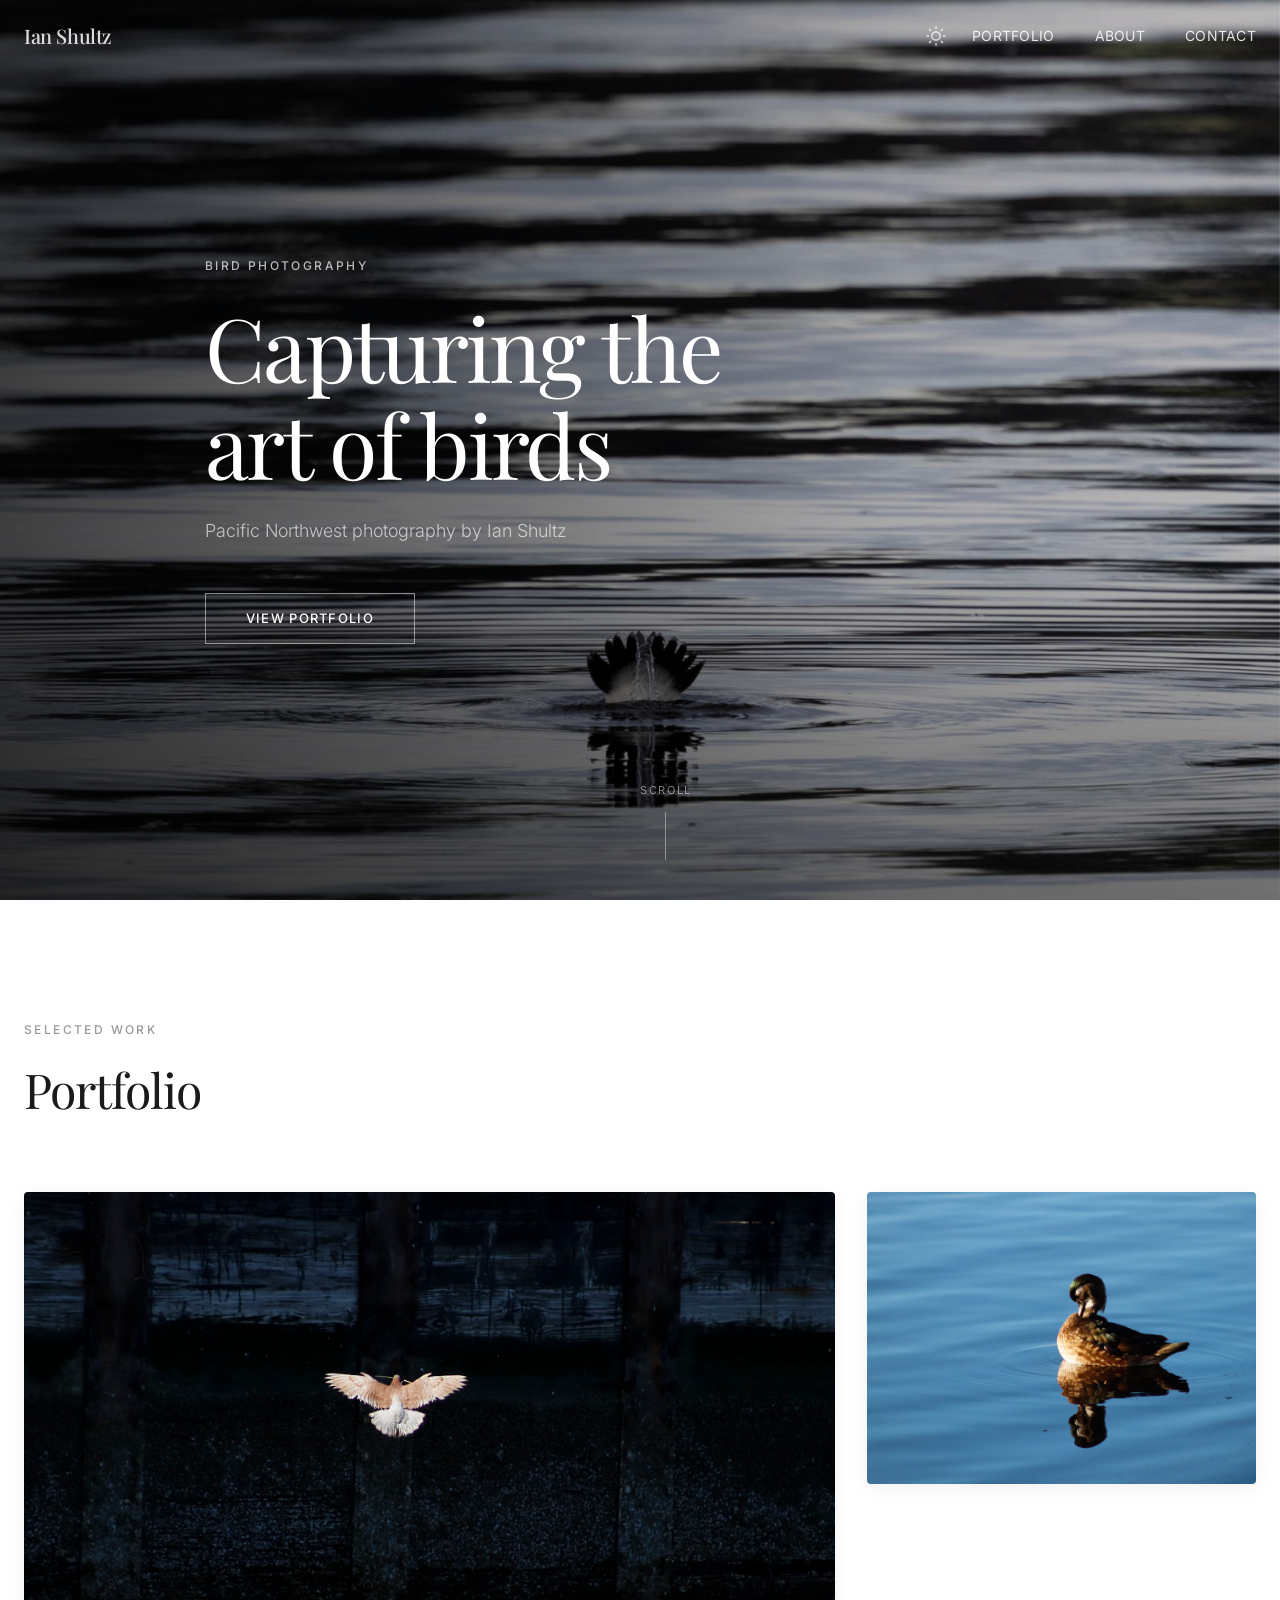
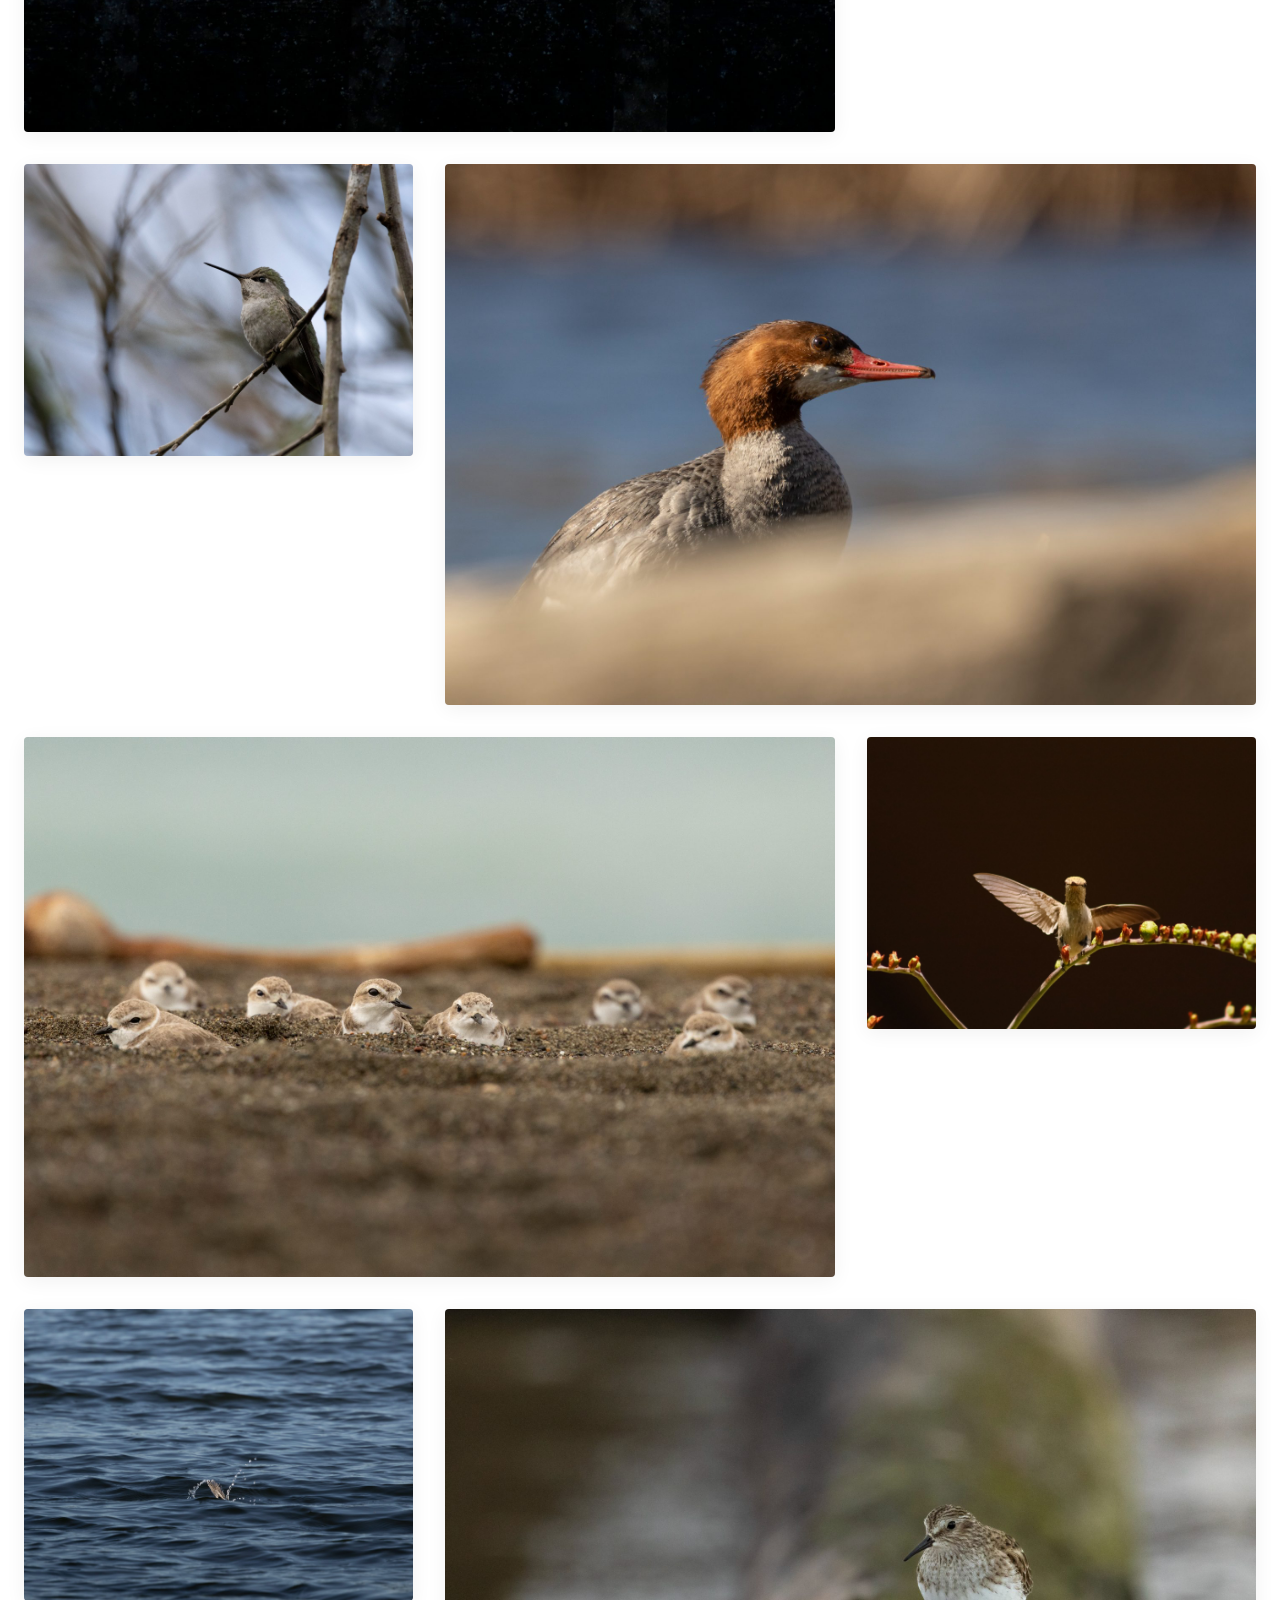
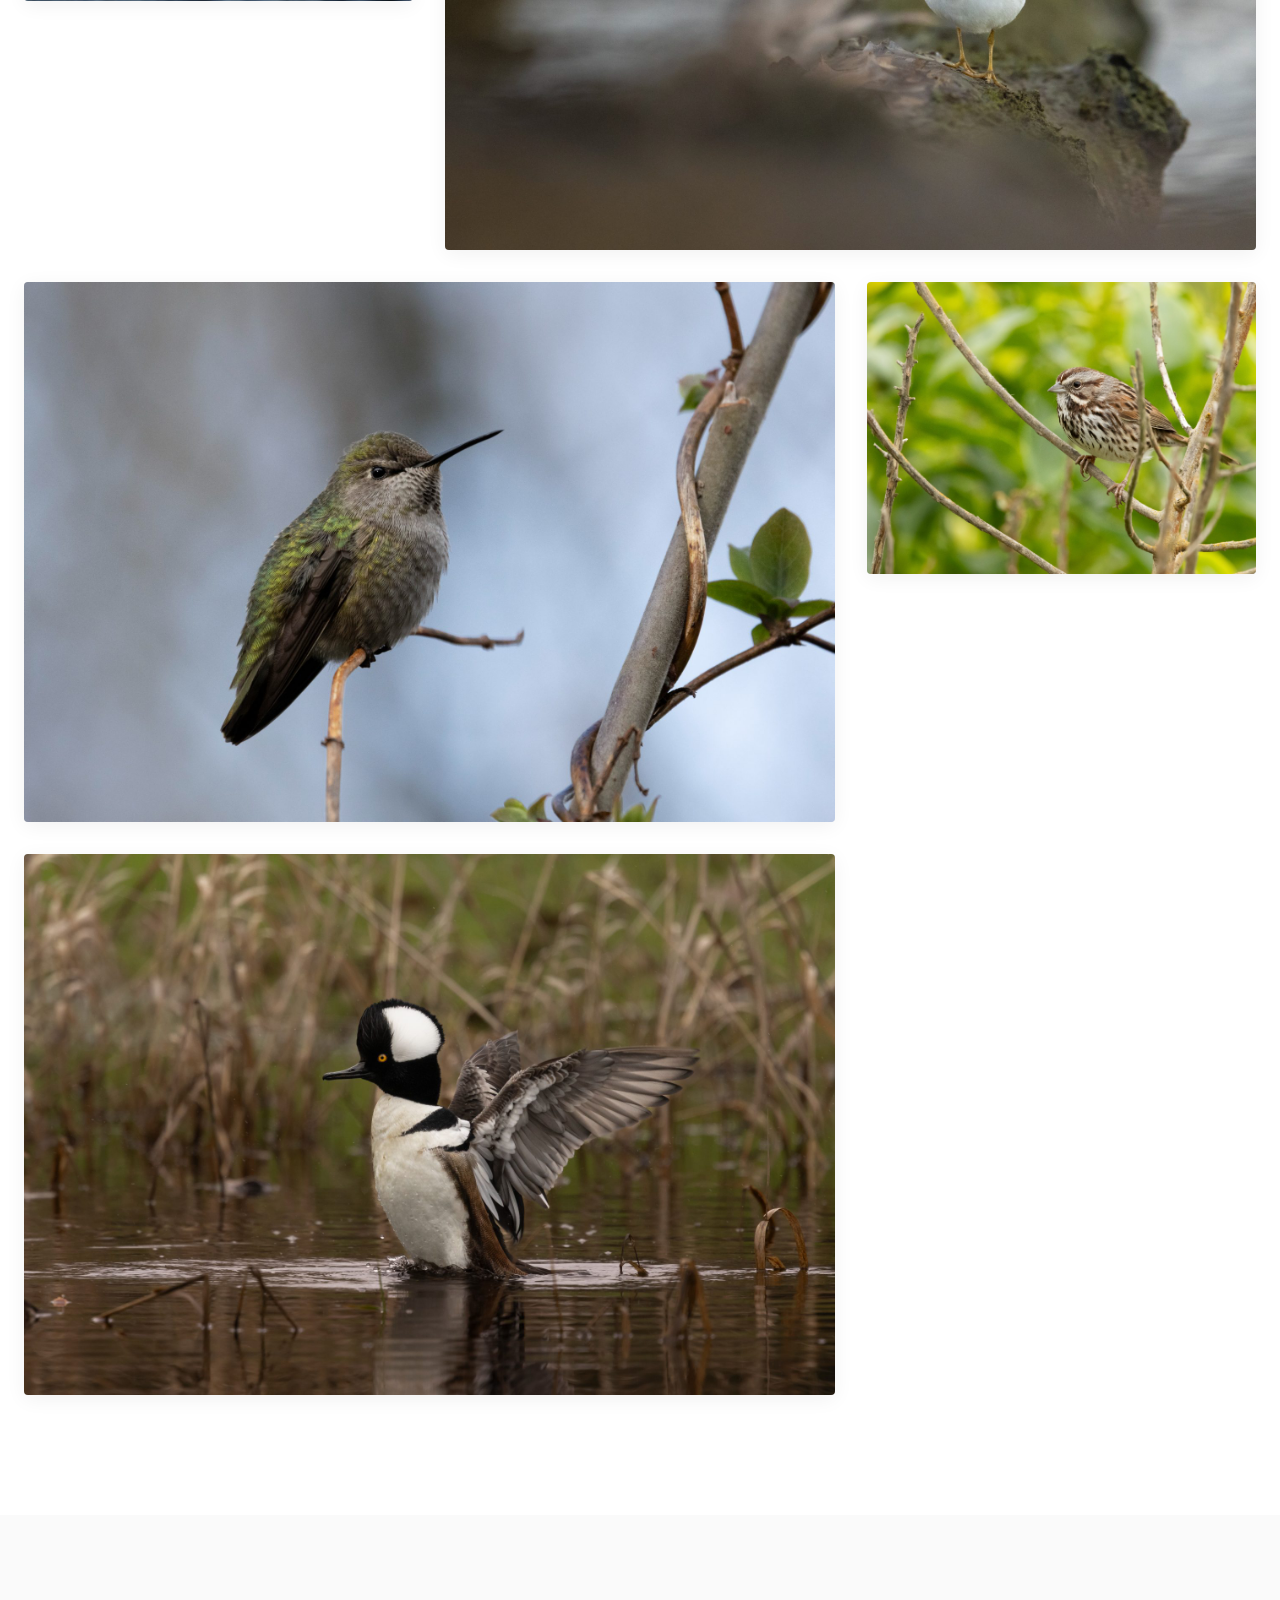
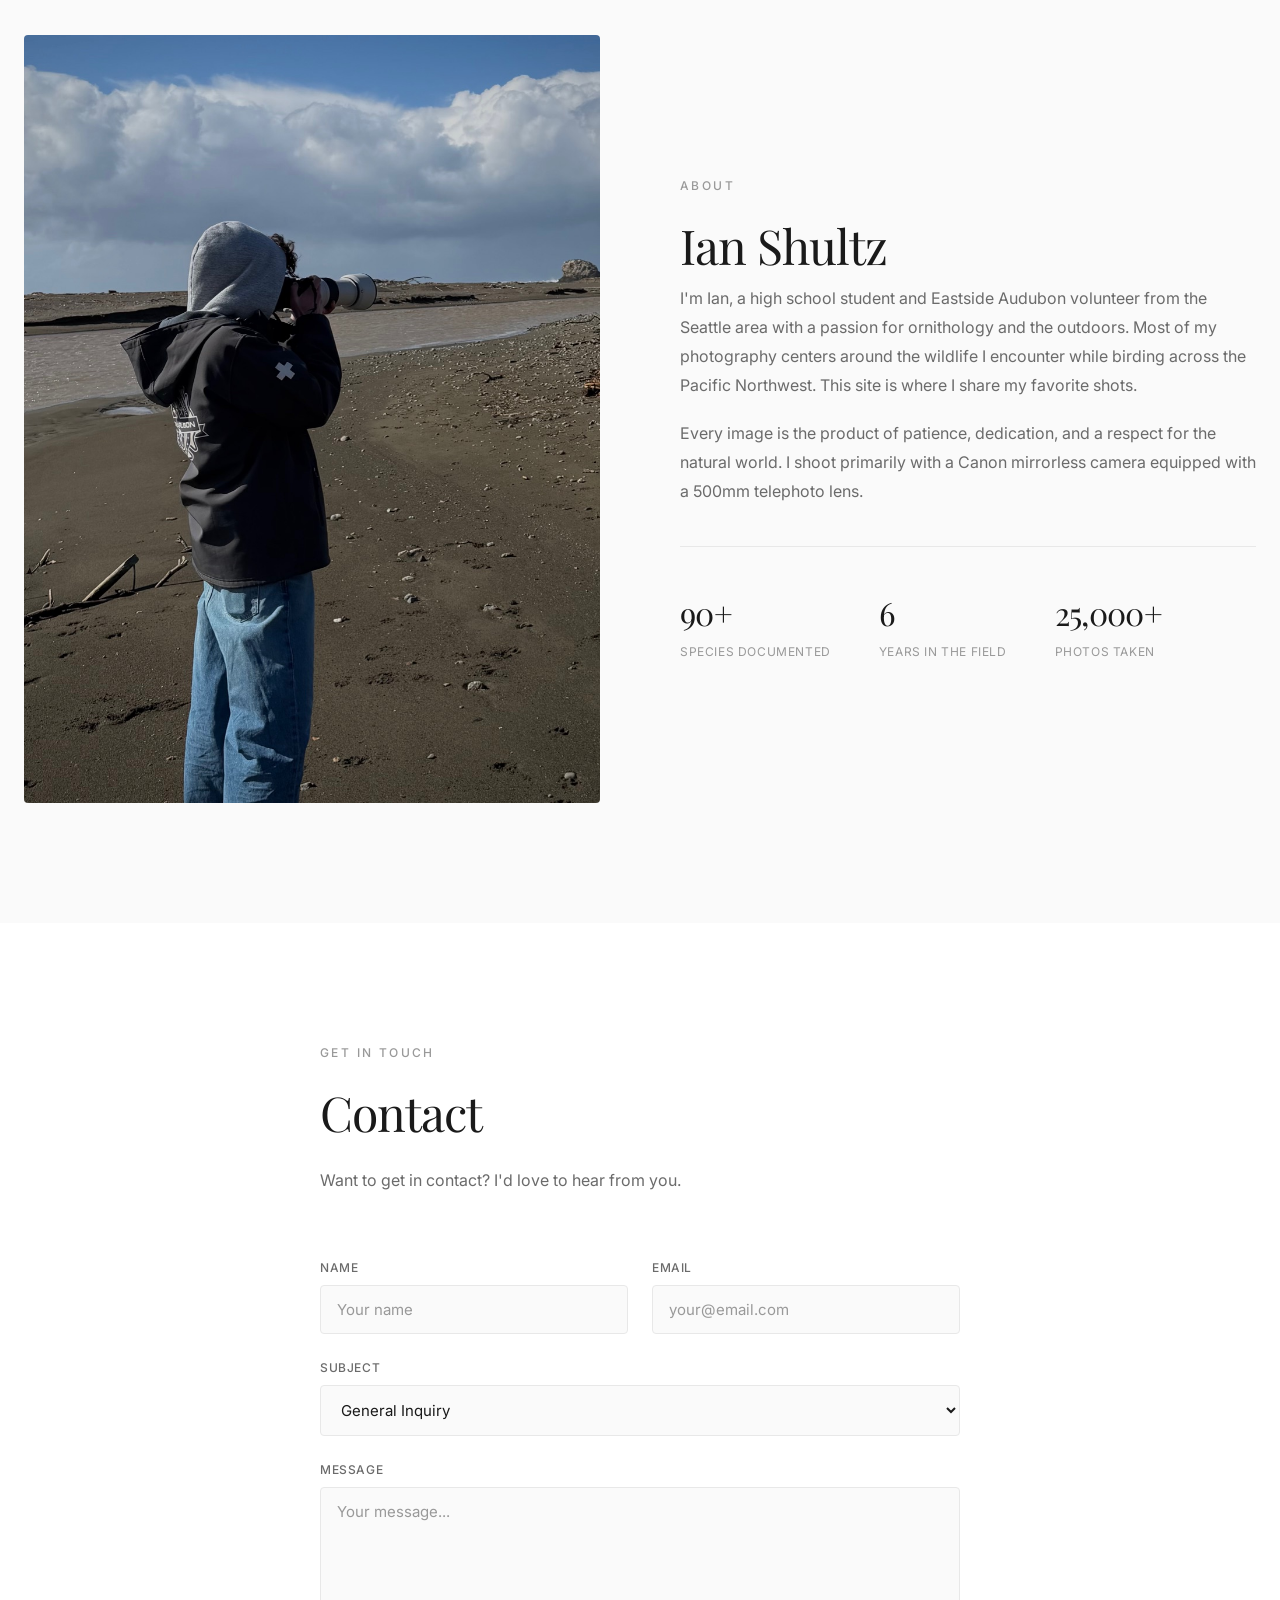
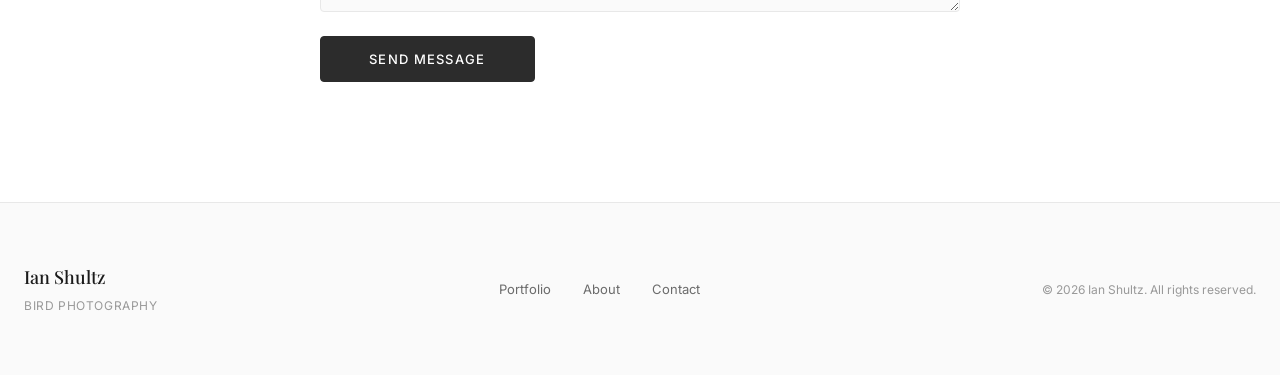
==== commit 1c90cffb: "Update index.html" ====
--- a/index.html
+++ b/index.html
@@ -237,7 +237,7 @@
           </p>
           <div class="about__stats">
             <div class="about__stat">
-              <span class="about__stat-number">70+</span>
+              <span class="about__stat-number">90+</span>
               <span class="about__stat-label">Species Documented</span>
             </div>
             <div class="about__stat">
@@ -245,7 +245,7 @@
               <span class="about__stat-label">Years in the Field</span>
             </div>
             <div class="about__stat">
-              <span class="about__stat-number">20,000+</span>
+              <span class="about__stat-number">25,000+</span>
               <span class="about__stat-label">Photos Taken</span>
             </div>
           </div>
